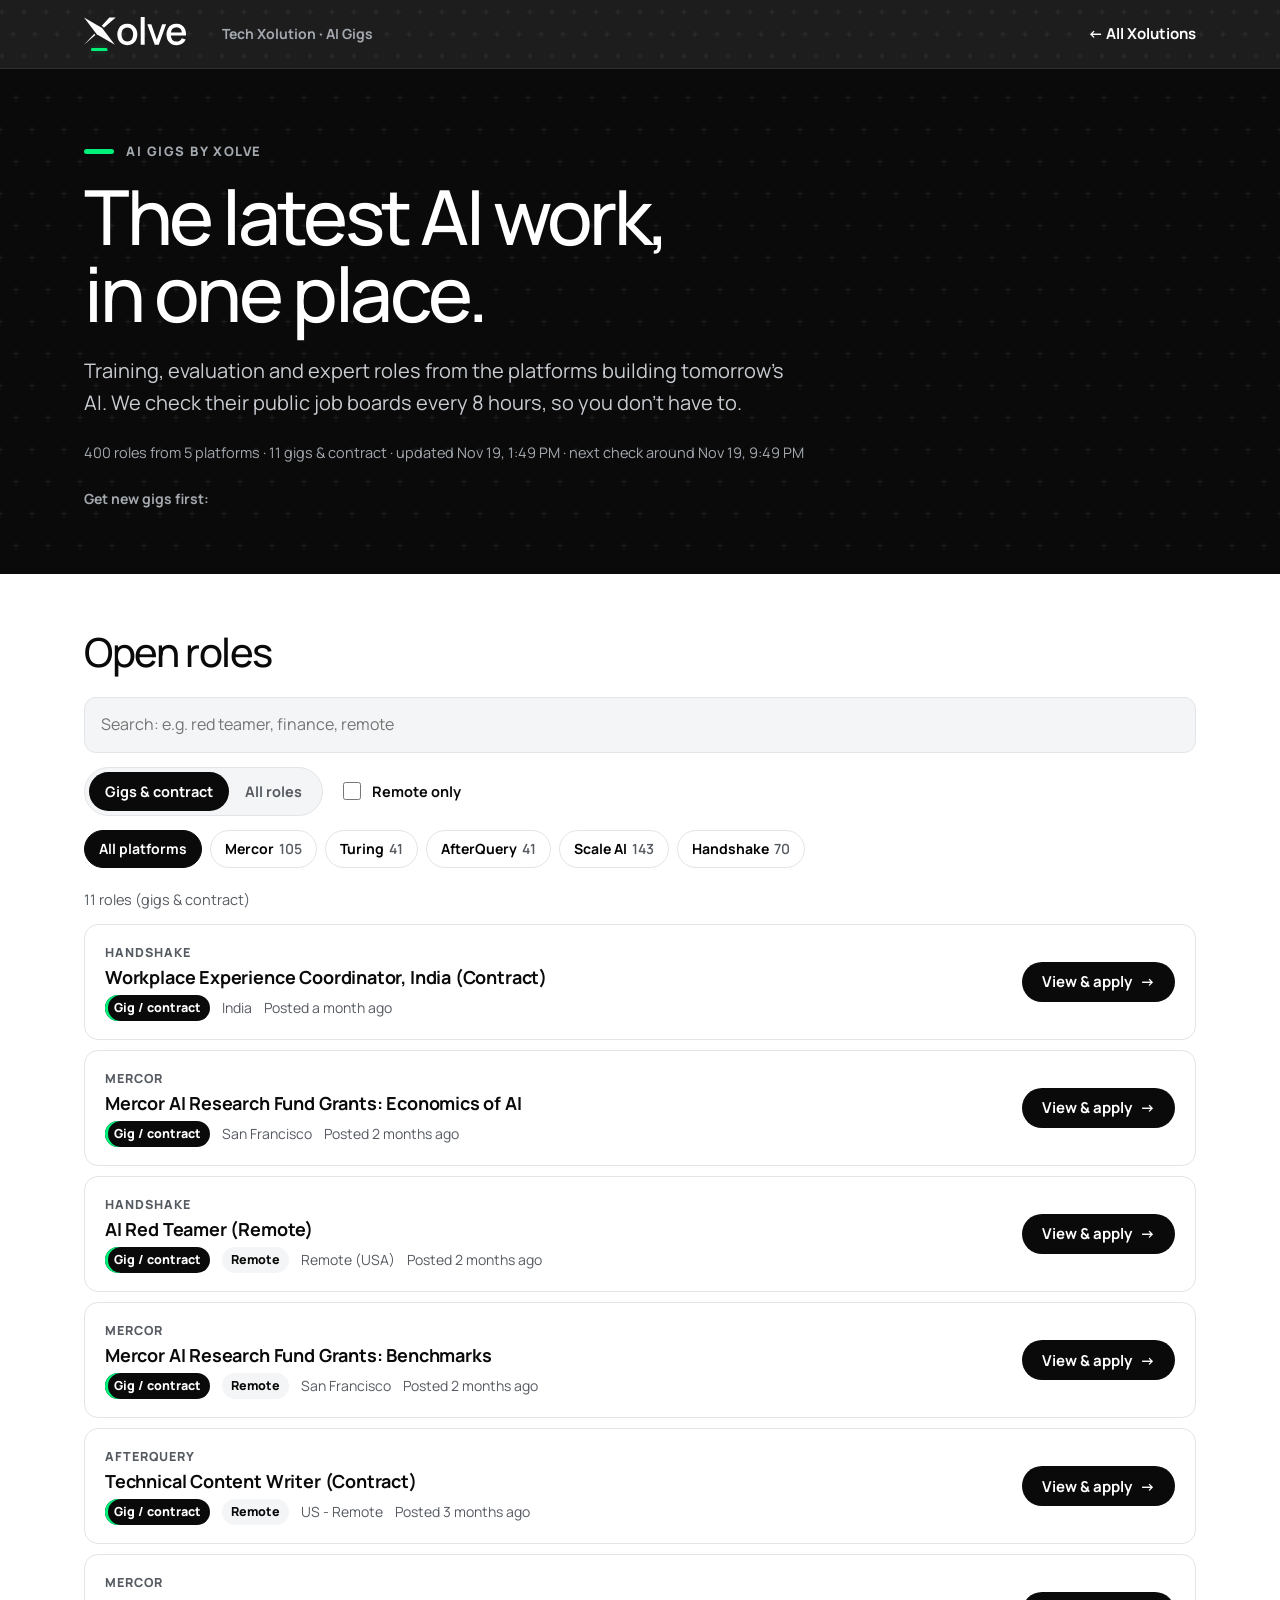
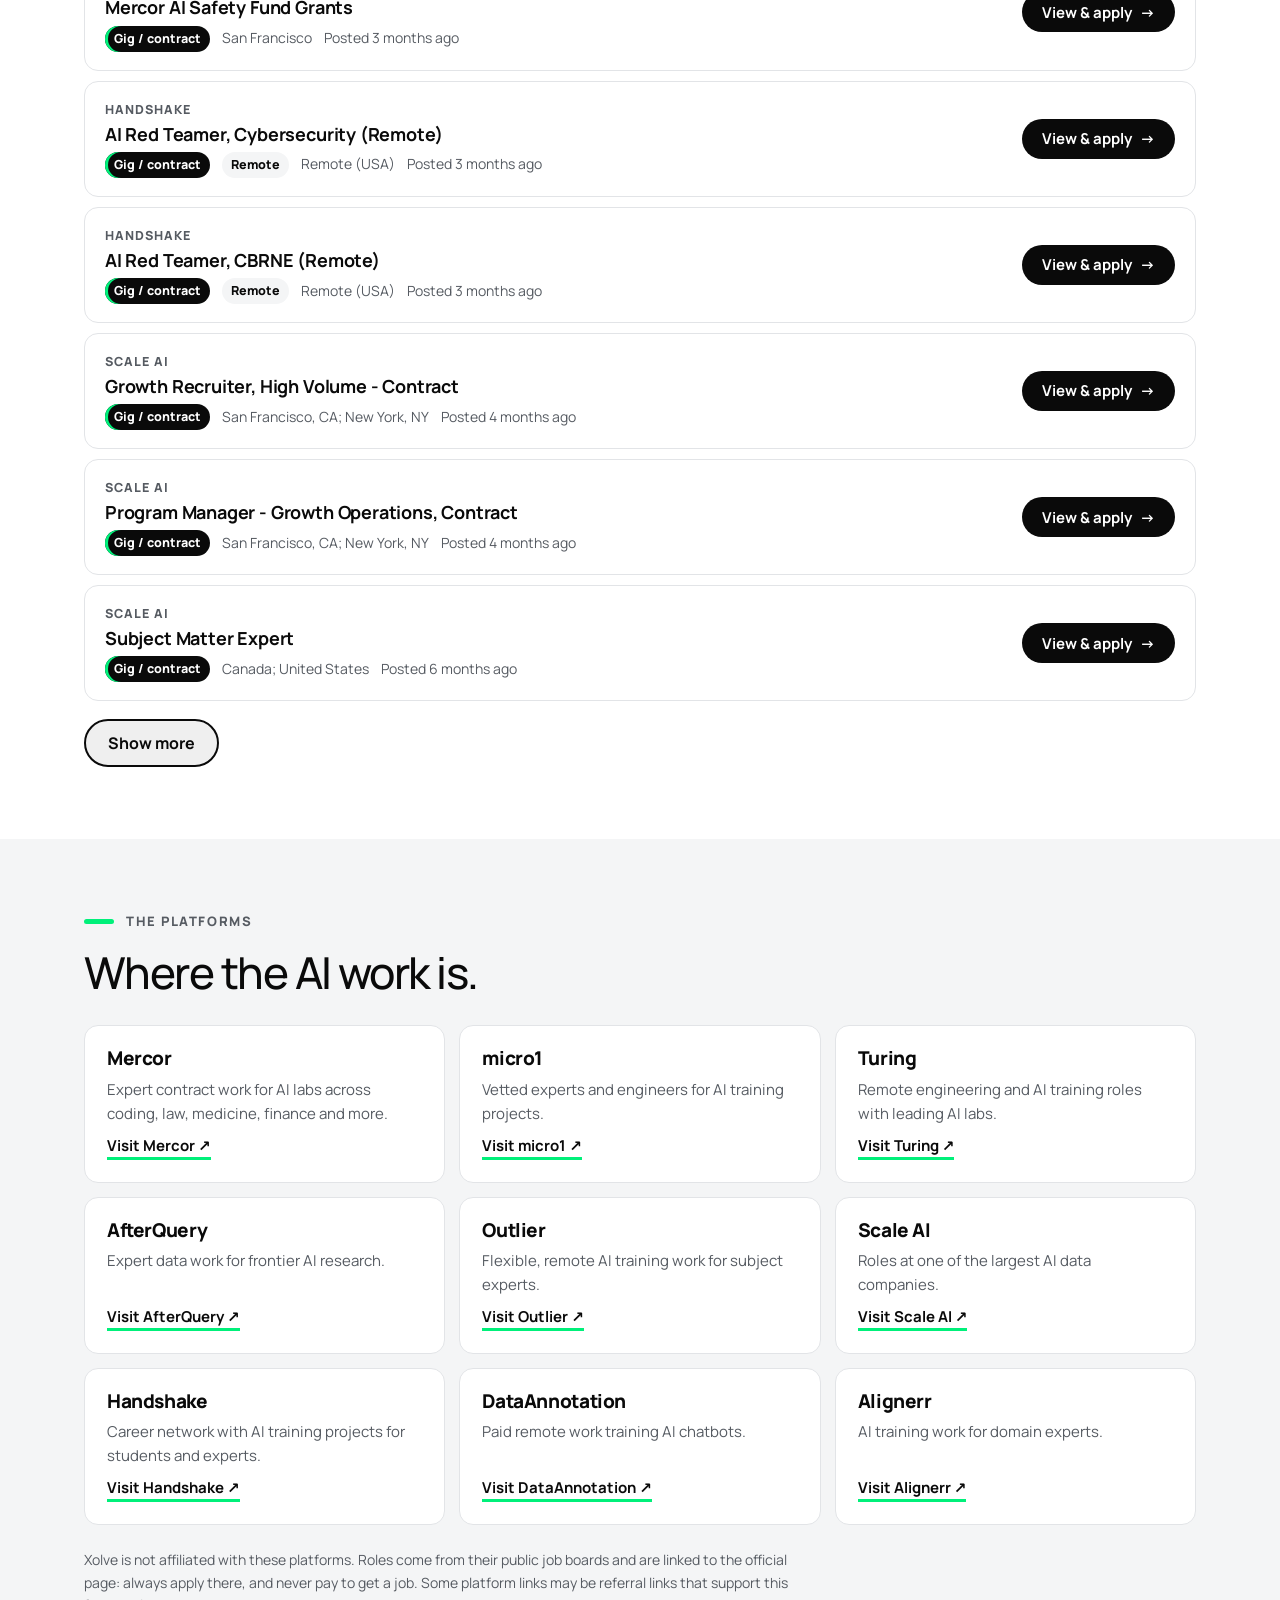
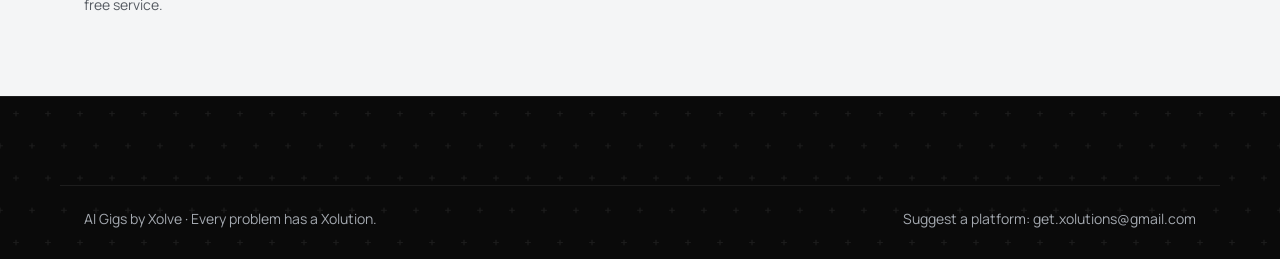
==== gigs/index.html @ ef9b5754 "Add Website and Ledger Terminal briefs, AI Gigs platform with 8-hourly updater Co-Authored-By: Claud" ====
<!doctype html>
<html lang="en">
<head>
<meta charset="utf-8">
<script>if (location.hostname === "xolve-it.github.io") location.replace("https://xolve-it.pages.dev" + location.pathname + location.search + location.hash);</script>
<meta name="viewport" content="width=device-width, initial-scale=1">
<title>AI Gigs by Xolve — the latest AI work, every 8 hours</title>
<meta name="description" content="The latest AI training, evaluation and expert roles from Mercor, Turing, AfterQuery, Scale AI, Handshake and more, in one place. Refreshed every 8 hours.">
<link rel="icon" href="/favicon.ico?v=4" sizes="48x48">
<link rel="icon" href="/favicon.svg?v=4" type="image/svg+xml">
<link rel="apple-touch-icon" href="/apple-touch-icon.png">
<link rel="manifest" href="/site.webmanifest">
<meta name="theme-color" content="#0A0A0A">
<meta property="og:type" content="website">
<meta property="og:title" content="AI Gigs by Xolve — the latest AI work, every 8 hours">
<meta property="og:description" content="AI training, evaluation and expert roles from the top AI platforms, in one place.">
<meta property="og:url" content="https://xolve-it.pages.dev/gigs/">
<meta property="og:image" content="https://xolve-it.pages.dev/og-image-1200x630.png">
<meta name="twitter:card" content="summary_large_image">
<link rel="preconnect" href="https://fonts.googleapis.com">
<link rel="preconnect" href="https://fonts.gstatic.com" crossorigin>
<link href="https://fonts.googleapis.com/css2?family=Manrope:wght@400;500;600;700;800&display=swap" rel="stylesheet">
<link rel="stylesheet" href="/css/style.css">
<link rel="stylesheet" href="/css/bulb.css">
<link rel="stylesheet" href="/css/gigs.css?v=1">
</head>
<body class="gigs-page">
<a class="skip" href="#main">Skip to content</a>

<header class="top" data-xfield="compact">
  <div class="wrap top__inner">
    <a class="top__logo" href="/" aria-label="Xolve home">
      <img src="/assets/brand/xolve-wordmark-reversed.svg" alt="Xolve" width="120" height="40">
    </a>
    <span class="top__title">Tech Xolution · AI Gigs</span>
    <a class="top__back" href="/#tech">← All Xolutions</a>
  </div>
</header>

<main id="main">
  <section class="gx" data-xfield>
    <div class="wrap">
      <p class="kicker kicker--dark">AI Gigs by Xolve</p>
      <h1 class="gx__title">The latest AI work, in one place.</h1>
      <p class="gx__lead">Training, evaluation and expert roles from the platforms building tomorrow's AI. We check their public job boards every 8 hours, so you don't have to.</p>
      <p class="gx__meta" id="gxMeta" aria-live="polite">Loading the latest roles…</p>
      <div class="gx__social" id="gxSocial" hidden>
        <span>Get new gigs first:</span>
      </div>
    </div>
  </section>

  <section class="gl" aria-labelledby="gl-title">
    <div class="wrap">
      <h2 class="gl__title" id="gl-title">Open roles</h2>
      <div class="gl__filters" role="search">
        <label class="gl__search"><span class="sr">Search roles</span>
          <input id="glSearch" type="search" placeholder="Search: e.g. red teamer, finance, remote" autocomplete="off">
        </label>
        <div class="gl__toggles">
          <div class="seg" role="group" aria-label="Type of role">
            <button type="button" class="seg__b is-on" data-kind="gig" aria-pressed="true">Gigs &amp; contract</button>
            <button type="button" class="seg__b" data-kind="all" aria-pressed="false">All roles</button>
          </div>
          <label class="gl__remote"><input type="checkbox" id="glRemote"> Remote only</label>
        </div>
        <div class="gl__plats" id="glPlats" role="group" aria-label="Platforms"></div>
      </div>
      <p class="gl__count" id="glCount" aria-live="polite"></p>
      <ul class="gl__list" id="glList"></ul>
      <button class="btn btn--outline gl__more" type="button" id="glMore" hidden>Show more</button>
      <noscript><p>Turn on JavaScript to see the latest roles, or visit the platforms below.</p></noscript>
    </div>
  </section>

  <section class="gp" aria-labelledby="gp-title">
    <div class="wrap">
      <p class="kicker">The platforms</p>
      <h2 class="gp__title" id="gp-title">Where the AI work is.</h2>
      <ul class="gp__grid" id="gpGrid"></ul>
      <p class="gp__note">Xolve is not affiliated with these platforms. Roles come from their public job boards and are linked to the official page: always apply there, and never pay to get a job. Some platform links may be referral links that support this free service.</p>
    </div>
  </section>
</main>

<footer class="foot foot--slim" data-xfield>
  <div class="wrap foot__base">
    <span>AI Gigs by Xolve · Every problem has a Xolution.</span>
    <a href="mailto:get.xolutions@gmail.com?subject=AI%20Gigs">Suggest a platform: get.xolutions@gmail.com</a>
  </div>
</footer>

<script src="/js/gigs.js?v=1"></script>
<script src="/js/xfield.js?v=3"></script>
<script src="/js/bulb.js?v=2"></script>
</body>
</html>
---- css/style.css ----
/* =====================================================================
   XOLVE — site styles
   Brand rules (from the logo kit): ink #0A0A0A, white, neon green #00F07A.
   Neon green is only ever a bar, a fill or a background — never text.
   ===================================================================== */

:root {
  --ink: #0A0A0A;
  --ink-2: #16181B;
  --ink-3: #24272C;
  --paper: #FFFFFF;
  --surface: #F4F5F6;
  --rule: #E2E4E7;
  --muted: #565B62;
  --muted-dark: #A4A9B0;
  --neon: #00F07A;
  --neon-press: #00D46B;
  --radius: 14px;
  --radius-sm: 10px;
  --wrap: 1160px;
  --font: "Manrope", system-ui, -apple-system, "Segoe UI", Roboto, Arial, sans-serif;
  --header-h: 68px;
}

*, *::before, *::after { box-sizing: border-box; }
html { scroll-behavior: smooth; scroll-padding-top: calc(var(--header-h) + 12px); -webkit-text-size-adjust: 100%; }
@media (prefers-reduced-motion: reduce) { html { scroll-behavior: auto; } }
body {
  margin: 0;
  font-family: var(--font);
  font-size: 17px;
  line-height: 1.6;
  color: var(--ink);
  background: var(--paper);
  -webkit-font-smoothing: antialiased;
}
img, svg { display: block; max-width: 100%; }
a { color: inherit; }
h1, h2, h3 { margin: 0; line-height: 1.12; letter-spacing: -0.02em; text-wrap: balance; }
p { margin: 0; }
ul, ol { margin: 0; padding: 0; list-style: none; }
:focus-visible { outline: 3px solid var(--neon); outline-offset: 3px; border-radius: 4px; }

.wrap { width: 100%; max-width: var(--wrap); margin: 0 auto; padding: 0 24px; }
.skip { position: absolute; left: 12px; top: -60px; z-index: 100; background: var(--neon); color: var(--ink); padding: 10px 16px; border-radius: 8px; font-weight: 700; text-decoration: none; }
.skip:focus { top: 12px; }

/* ---------- buttons & links ---------- */
.btn {
  display: inline-flex; align-items: center; justify-content: center; gap: 8px;
  min-height: 48px; padding: 0 22px;
  border: 2px solid transparent; border-radius: 999px;
  font: inherit; font-weight: 700; font-size: 16px; line-height: 1;
  text-decoration: none; cursor: pointer; white-space: nowrap;
  transition: background-color .15s, border-color .15s, color .15s, transform .15s;
}
.btn:active { transform: translateY(1px); }
.btn span { transition: transform .15s; }
.btn:hover span { transform: translateX(3px); }
.btn--sm { min-height: 40px; padding: 0 18px; font-size: 15px; }
.btn--neon { background: var(--neon); color: var(--ink); }
.btn--neon:hover { background: var(--neon-press); }
.btn--ink { background: var(--ink); color: var(--paper); }
.btn--ink:hover { background: var(--ink-3); }
.btn--ghost { border-color: rgba(255, 255, 255, .35); color: var(--paper); }
.btn--ghost:hover { border-color: var(--paper); }
.btn--outline { border-color: var(--ink); color: var(--ink); }
.btn--outline:hover { background: var(--ink); color: var(--paper); }

.link {
  font-weight: 700; text-decoration: none;
  background: linear-gradient(var(--neon), var(--neon)) 0 100% / 100% 3px no-repeat;
  padding-bottom: 2px;
}
.link:hover { background-size: 100% 100%; }

/* ---------- kicker: label with the logo's green bar ---------- */
.kicker {
  display: flex; align-items: center; gap: 12px;
  font-size: 13px; font-weight: 800; letter-spacing: .12em; text-transform: uppercase;
  color: var(--muted); margin-bottom: 16px;
}
.kicker::before { content: ""; width: 30px; height: 5px; border-radius: 3px; background: var(--neon); flex: none; }
.kicker--dark { color: var(--muted-dark); }

/* ---------- header ---------- */
.top {
  position: sticky; top: 0; z-index: 50;
  background: rgba(10, 10, 10, .92);
  -webkit-backdrop-filter: saturate(140%) blur(10px); backdrop-filter: saturate(140%) blur(10px);
  border-bottom: 1px solid rgba(255, 255, 255, .08);
  color: var(--paper);
}
.top__inner { display: flex; align-items: center; gap: 28px; height: var(--header-h); }
.top__logo img { height: 34px; width: auto; }
.top__nav { display: flex; gap: 26px; margin-left: auto; }
.top__nav a { text-decoration: none; font-size: 15px; font-weight: 600; color: var(--muted-dark); transition: color .15s; }
.top__nav a:hover, .top__nav a.is-active { color: var(--paper); }
.top__menu { display: none; }

/* ---------- hero ---------- */
.hero { background: var(--ink); color: var(--paper); padding: 72px 0 56px; overflow: hidden; }
.hero__grid { display: grid; grid-template-columns: minmax(0, 1.25fr) minmax(0, .75fr); gap: 48px; align-items: center; }
.hero h1 { font-size: clamp(42px, 6.4vw, 80px); font-weight: 800; letter-spacing: -0.035em; line-height: 1.02; }
.hl {
  background: linear-gradient(var(--neon), var(--neon)) 0 96% / 100% .11em no-repeat;
  padding-bottom: .06em;
}
.hero .lead { font-size: clamp(18px, 2vw, 21px); color: #D2D5D9; max-width: 34em; margin-top: 24px; }
.hero__ctas { display: flex; flex-wrap: wrap; gap: 14px; margin-top: 34px; }
.hero__mark { display: flex; justify-content: center; }
.hero__mark img { width: min(100%, 320px); height: auto; }
.hero__facts {
  display: grid; grid-template-columns: repeat(3, minmax(0, 1fr)); gap: 1px;
  margin-top: 64px; background: rgba(255, 255, 255, .1);
  border: 1px solid rgba(255, 255, 255, .1); border-radius: var(--radius); overflow: hidden;
}
.hero__facts li { background: var(--ink); padding: 22px 24px; display: grid; gap: 4px; }
.hero__facts b { font-size: 16px; }
.hero__facts span { font-size: 15px; color: var(--muted-dark); line-height: 1.5; }

/* ---------- sections ---------- */
.section { padding: 96px 0; }
.section--alt { background: var(--surface); }
.section--dark { background: var(--ink); color: var(--paper); }
.section h2 { font-size: clamp(32px, 4.2vw, 50px); font-weight: 800; max-width: 18em; }
.section__lead { font-size: 19px; color: var(--muted); max-width: 40em; margin-top: 16px; }

/* ---------- xolutions ---------- */
.xols { display: grid; grid-template-columns: repeat(2, minmax(0, 1fr)); gap: 24px; margin-top: 48px; }
.xol {
  position: relative; display: flex; flex-direction: column;
  background: var(--paper); border: 1px solid var(--rule); border-radius: var(--radius);
  padding: 36px 34px 30px; transition: border-color .2s, box-shadow .2s, transform .2s;
}
.xol::after { /* green bar along the top, like the logo's bar */
  content: ""; position: absolute; left: 34px; top: -3px; width: 56px; height: 6px; border-radius: 3px; background: var(--neon);
}
.xol:hover { border-color: #C9CDD2; box-shadow: 0 18px 40px -24px rgba(10, 10, 10, .35); transform: translateY(-2px); }
.xol__head { display: flex; align-items: center; gap: 16px; }
.xol__icon { width: 52px; height: 52px; flex: none; border-radius: 12px; background: var(--ink); display: grid; place-items: center; }
.xol__icon svg { width: 26px; height: 26px; fill: none; stroke: var(--neon); stroke-width: 2; stroke-linecap: round; stroke-linejoin: round; }
.xol__tag { font-size: 12.5px; font-weight: 800; letter-spacing: .1em; text-transform: uppercase; color: var(--muted); }
.xol h3 { font-size: 26px; font-weight: 800; margin-top: 2px; }
.xol__problem { font-size: 19px; font-weight: 600; margin: 22px 0 18px; }
.ticks { display: grid; gap: 10px; }
.ticks li { position: relative; padding-left: 30px; color: #2A2E33; }
.ticks li::before {
  content: ""; position: absolute; left: 0; top: .42em; width: 18px; height: 18px; border-radius: 50%;
  background: var(--ink) url("data:image/svg+xml,%3Csvg xmlns='http://www.w3.org/2000/svg' viewBox='0 0 24 24' fill='none' stroke='%2300F07A' stroke-width='3.2' stroke-linecap='round' stroke-linejoin='round'%3E%3Cpath d='M6 12.5l4 4 8-9'/%3E%3C/svg%3E") center / 12px no-repeat;
}
.xol__who { margin-top: 22px; padding-top: 20px; border-top: 1px solid var(--rule); color: var(--muted); font-size: 16px; }
.xol__who b { color: var(--ink); }
.xol__ctas { display: flex; flex-wrap: wrap; align-items: center; gap: 22px; margin-top: auto; padding-top: 26px; }
.xol__note { font-size: 14px; color: var(--muted); margin-top: 14px; }

.xol-custom {
  display: flex; align-items: center; justify-content: space-between; gap: 24px; flex-wrap: wrap;
  margin-top: 24px; padding: 28px 34px; border-radius: var(--radius);
  border: 2px dashed #C9CDD2;
}
.xol-custom h3 { font-size: 22px; font-weight: 800; }
.xol-custom p { color: var(--muted); margin-top: 4px; }

/* ---------- process ---------- */
.steps { display: grid; grid-template-columns: repeat(4, minmax(0, 1fr)); gap: 20px; margin-top: 48px; counter-reset: s; }
.step { background: var(--paper); border: 1px solid var(--rule); border-radius: var(--radius); padding: 28px 26px; }
.step__n { display: inline-block; font-size: 14px; font-weight: 800; letter-spacing: .06em; padding-bottom: 8px; background: linear-gradient(var(--neon), var(--neon)) 0 100% / 28px 5px no-repeat; }
.step h3 { font-size: 21px; font-weight: 800; margin-top: 18px; }
.step p { color: var(--muted); margin-top: 8px; font-size: 16px; }

/* ---------- work ---------- */
.work { display: grid; grid-template-columns: repeat(3, minmax(0, 1fr)); gap: 20px; margin-top: 48px; }
.work__card { display: flex; flex-direction: column; border: 1px solid var(--rule); border-radius: var(--radius); padding: 28px 26px; }
.work__card h3 { font-size: 21px; font-weight: 800; margin-top: 10px; }
.work__card p:not(.xol__tag) { color: var(--muted); margin-top: 10px; font-size: 16px; }
.work__links { display: flex; flex-wrap: wrap; gap: 10px 20px; margin-top: auto; padding-top: 22px; font-size: 15px; }

/* ---------- about ---------- */
.about { display: grid; grid-template-columns: minmax(0, 1.15fr) minmax(0, .85fr); gap: 56px; align-items: start; }
.about__text > p:not(.kicker) { color: #2A2E33; margin-top: 18px; font-size: 18px; max-width: 36em; }
.about__text h2 + p { margin-top: 24px !important; }
.values { display: grid; gap: 12px; margin-top: 28px; }
.values li { padding: 16px 20px; background: var(--paper); border: 1px solid var(--rule); border-radius: var(--radius-sm); }
.founder {
  background: var(--ink); color: var(--paper); border-radius: var(--radius); padding: 32px 30px;
  position: relative; overflow: hidden;
}
.founder::after { content: ""; position: absolute; left: 30px; bottom: 0; width: 72px; height: 6px; border-radius: 3px 3px 0 0; background: var(--neon); }
.founder__top { display: flex; align-items: center; gap: 16px; }
.founder__mono {
  width: 64px; height: 64px; flex: none; border-radius: 50%; display: grid; place-items: center;
  background: var(--ink-3); border: 2px solid var(--neon); font-weight: 800; font-size: 22px; letter-spacing: -.02em;
}
.founder__role { font-size: 12.5px; font-weight: 800; letter-spacing: .12em; text-transform: uppercase; color: var(--muted-dark); }
.founder h3 { font-size: 24px; font-weight: 800; margin-top: 2px; }
.founder > p { color: #D2D5D9; margin-top: 20px; font-size: 16px; }
.founder__links { display: flex; flex-wrap: wrap; align-items: center; gap: 22px; margin-top: 26px; }
.founder .btn--ink { background: var(--paper); color: var(--ink); }
.founder .btn--ink:hover { background: #E6E8EA; }

/* ---------- contact ---------- */
.contact { display: grid; grid-template-columns: minmax(0, 1fr) minmax(0, 1fr); gap: 56px; align-items: start; }
.contact h2 { color: var(--paper); }
.contact .lead { color: #D2D5D9; font-size: 19px; margin-top: 16px; max-width: 30em; }
.contact__email {
  display: inline-block; margin-top: 28px; font-size: clamp(20px, 2.6vw, 28px); font-weight: 800; text-decoration: none;
  background: linear-gradient(var(--neon), var(--neon)) 0 100% / 100% 4px no-repeat; padding-bottom: 4px;
  overflow-wrap: anywhere;
}
.support { margin-top: 28px; padding: 18px 20px; border: 1px solid rgba(255, 255, 255, .14); border-left: 5px solid var(--neon); border-radius: var(--radius-sm); max-width: 34em; }
.support h3 { font-size: 17px; font-weight: 800; }
.support p { color: #D2D5D9; font-size: 15.5px; margin-top: 6px; }
.support a { color: var(--paper); font-weight: 700; text-decoration-color: var(--neon); text-decoration-thickness: 2px; text-underline-offset: 3px; overflow-wrap: anywhere; }
.contact__ctas { display: flex; flex-wrap: wrap; gap: 14px; margin-top: 34px; }
.qform { background: var(--ink-2); border: 1px solid rgba(255, 255, 255, .1); border-radius: var(--radius); padding: 30px; display: grid; gap: 16px; }
.qform h3 { font-size: 22px; font-weight: 800; }
.qform label { display: grid; gap: 6px; font-size: 15px; font-weight: 600; color: #D2D5D9; }
.qform input, .qform textarea {
  font: inherit; font-size: 16px; color: var(--paper); background: var(--ink); width: 100%;
  border: 1px solid rgba(255, 255, 255, .18); border-radius: var(--radius-sm); padding: 12px 14px;
}
.qform textarea { resize: vertical; min-height: 120px; }
.qform input:focus, .qform textarea:focus { outline: none; border-color: var(--neon); box-shadow: 0 0 0 3px rgba(0, 240, 122, .2); }
.qform [aria-invalid="true"] { border-color: #FF7A6E; }
.qform__error { color: #FF9C93; font-size: 15px; }
.qform .btn { justify-self: start; }
.qform__hint { font-size: 14px; color: var(--muted-dark); }

/* ---------- footer ---------- */
.foot { background: var(--ink); color: var(--paper); border-top: 1px solid rgba(255, 255, 255, .08); padding: 48px 0 28px; }
.foot__inner { display: flex; justify-content: space-between; gap: 32px; flex-wrap: wrap; }
.foot__inner img { height: 32px; width: auto; }
.foot__motto { color: var(--muted-dark); margin-top: 14px; }
.foot__nav { display: grid; gap: 10px; font-size: 15px; }
.foot__nav a { color: var(--muted-dark); text-decoration: none; }
.foot__nav a:hover { color: var(--paper); }
.foot__base { display: flex; justify-content: space-between; gap: 16px; flex-wrap: wrap; margin-top: 40px; padding-top: 22px; border-top: 1px solid rgba(255, 255, 255, .08); font-size: 14px; color: var(--muted-dark); }
.foot__base a { color: var(--muted-dark); text-decoration: none; }
.foot__base a:hover { color: var(--paper); }

/* ---------- reveal on scroll ---------- */
.js .reveal { opacity: 0; transform: translateY(16px); transition: opacity .6s ease, transform .6s ease; }
.js .reveal.is-in { opacity: 1; transform: none; }
@media (prefers-reduced-motion: reduce) { .js .reveal { opacity: 1; transform: none; transition: none; } }

/* ---------- responsive ---------- */
@media (max-width: 1024px) {
  .steps { grid-template-columns: repeat(2, minmax(0, 1fr)); }
  .work { grid-template-columns: minmax(0, 1fr); }
  .work__card { max-width: none; }
  .about, .contact { grid-template-columns: minmax(0, 1fr); gap: 40px; }
}

@media (max-width: 860px) {
  :root { --header-h: 60px; }
  .top__inner { gap: 12px; }
  .top__logo img { height: 30px; }
  .top__cta { margin-left: auto; }
  .top__menu {
    display: grid; place-content: center; gap: 6px; width: 44px; height: 44px; padding: 0;
    background: none; border: 1px solid rgba(255, 255, 255, .2); border-radius: 10px; cursor: pointer;
  }
  .top__menu span { display: block; width: 18px; height: 2px; background: var(--paper); border-radius: 2px; transition: transform .2s; }
  .top__menu[aria-expanded="true"] span:first-child { transform: translateY(4px) rotate(45deg); }
  .top__menu[aria-expanded="true"] span:last-child { transform: translateY(-4px) rotate(-45deg); }
  .top__nav {
    position: absolute; left: 0; right: 0; top: var(--header-h);
    flex-direction: column; gap: 0; margin: 0; padding: 8px 16px 16px;
    background: var(--ink); border-bottom: 1px solid rgba(255, 255, 255, .1);
    display: none;
  }
  .top__nav.is-open { display: flex; }
  .top__nav a { padding: 14px 8px; font-size: 17px; border-bottom: 1px solid rgba(255, 255, 255, .06); }

  .hero { padding: 48px 0 40px; }
  .hero__grid { grid-template-columns: minmax(0, 1fr); gap: 32px; }
  .hero__mark { order: -1; justify-content: flex-start; }
  .hero__mark img { width: 96px; }
  .hero__facts { grid-template-columns: minmax(0, 1fr); margin-top: 44px; }
  .xols { grid-template-columns: minmax(0, 1fr); }
  .section { padding: 72px 0; }
}

@media (max-width: 600px) {
  .wrap { padding: 0 16px; }
  body { font-size: 16px; }
  .top__cta { display: none; }
  .top__menu { margin-left: auto; }
  .steps { grid-template-columns: minmax(0, 1fr); }
  .xol { padding: 30px 22px 24px; }
  .xol::after { left: 22px; }
  .xol h3 { font-size: 23px; }
  .xol__problem { font-size: 17.5px; }
  .xol-custom { padding: 24px 22px; }
  .hero__ctas .btn, .contact__ctas .btn { width: 100%; }
  .qform { padding: 24px 20px; }
  .qform .btn { justify-self: stretch; }
  .founder { padding: 28px 22px; }
  .founder::after { left: 22px; }
}

/* ---------- interactive "circuit lattice" behind black areas (js/xfield.js) ---------- */
.xfield { position: absolute; inset: 0; width: 100%; height: 100%; display: block; z-index: -1; pointer-events: none; }
---- css/bulb.css ----
/* =====================================================================
   XOLVE "LIGHT SWITCH" touches (js/bulb.js), taken from the logo kit's
   animation, where the green bar starts dark grey and switches on.
     - Xolve it buttons: a green glow flickers on when you point at them
       and fades off when you leave
     - the green bar under the header logo switches on as the page loads,
       and glows again when you point at the logo
     - the green bars on labels, cards and numbers switch on as they
       scroll into view
   The bar's "off" colour, #2B2E33, comes from the logo kit.
   ===================================================================== */

/* ---------- the flicker, shared by everything ---------- */
@keyframes bulb-on {
  0%   { opacity: 0; }
  14%  { opacity: .95; }
  22%  { opacity: .15; }
  34%  { opacity: 1; }
  42%  { opacity: .45; }
  58%, 100% { opacity: 1; }
}
@keyframes bulb-off {
  0%   { opacity: 1; }
  25%  { opacity: .35; }
  38%  { opacity: .7; }
  100% { opacity: 0; }
}
/* a bar going from "off" (grey) to "on" (green, with a glow that settles) */
@keyframes bar-on {
  0%, 28% { background-color: #2B2E33; box-shadow: none; }
  34%  { background-color: #00F07A; box-shadow: 0 0 14px 2px rgba(0, 240, 122, .75); }
  42%  { background-color: #2B2E33; box-shadow: none; }
  52%  { background-color: #00F07A; box-shadow: 0 0 14px 2px rgba(0, 240, 122, .75); }
  60%  { background-color: #1F8F55; box-shadow: 0 0 5px rgba(0, 240, 122, .3); }
  72%  { background-color: #00F07A; box-shadow: 0 0 20px 4px rgba(0, 240, 122, .8); }
  100% { background-color: #00F07A; box-shadow: 0 0 6px 0 rgba(0, 240, 122, .3); }
}

/* ---------- buttons ---------- */
.bulb-btn { position: relative; }
.bulb-btn::after {
  content: ""; position: absolute; inset: -1px; border-radius: inherit; pointer-events: none; opacity: 0;
  box-shadow: 0 0 22px 3px rgba(0, 240, 122, .55), 0 0 60px 10px rgba(0, 240, 122, .22);
}
.bulb-btn.is-on::after { animation: bulb-on .6s linear forwards; }
.bulb-btn.is-off::after { animation: bulb-off .45s ease-out forwards; }

/* ---------- the bar under the header logo ---------- */
.has-bulb { position: relative; display: inline-block; line-height: 0; }
.logo-bulb { /* sits exactly on the wordmark's green bar */
  position: absolute; left: 7.11%; width: 16%; top: 92.03%; height: 7.97%;
  border-radius: 999px; background: #2B2E33; pointer-events: none;
}
.logo-bulb.is-lit { background: #00F07A; animation: bar-on 1.1s linear both; }
.logo-bulb::after {
  content: ""; position: absolute; inset: -5px -3px; border-radius: 999px; opacity: 0;
  box-shadow: 0 0 14px 4px rgba(0, 240, 122, .7);
}
.logo-bulb.is-on::after { animation: bulb-on .6s linear forwards; }
.logo-bulb.is-off::after { animation: bulb-off .45s ease-out forwards; }

/* ---------- bars on labels, cards and numbers: off until they scroll into view ---------- */
.js .kicker:not(.is-lit)::before,
.js .num:not(.is-lit) b::after,
.js .xol:not(.is-lit)::after,
.js .scard:not(.is-lit)::after,
.js .founder:not(.is-lit)::after { background: #2B2E33; }
.kicker.is-lit::before,
.num.is-lit b::after,
.xol.is-lit::after,
.scard.is-lit::after,
.founder.is-lit::after { animation: bar-on 1.1s linear; transition: box-shadow .35s; }
/* pointing at a card turns its bar's glow up */
.xol:hover::after, .scard:hover::after, .founder:hover::after { box-shadow: 0 0 16px 3px rgba(0, 240, 122, .7); }

@media (prefers-reduced-motion: reduce) {
  .bulb-btn.is-on::after { animation: none; opacity: 1; }
  .bulb-btn.is-off::after, .logo-bulb.is-off::after { animation: none; opacity: 0; }
  .logo-bulb.is-on::after { animation: none; opacity: 1; }
  .logo-bulb.is-lit, .kicker.is-lit::before, .num.is-lit b::after, .xol.is-lit::after, .scard.is-lit::after, .founder.is-lit::after { animation: none; }
}
---- css/gigs.css ----
/* AI Gigs by Xolve (gigs/index.html, js/gigs.js) */
.top__title { color: var(--muted-dark); font-size: 14px; font-weight: 700; margin-left: 8px; }
.top__back { margin-left: auto; color: var(--paper); text-decoration: none; font-weight: 700; font-size: 15px; }
.sr { position: absolute; width: 1px; height: 1px; overflow: hidden; clip: rect(0 0 0 0); white-space: nowrap; }

.gx { background: var(--ink); color: var(--paper); padding: 72px 0 64px; overflow: hidden; }
.gx__title { font-size: clamp(38px, 6vw, 76px); font-weight: 500; letter-spacing: -0.045em; line-height: 1.02; max-width: 12em; }
.gx__lead { color: #C9CDD2; font-size: clamp(17px, 1.6vw, 20px); max-width: 36em; margin-top: 22px; }
.gx__meta { color: var(--muted-dark); font-size: 14.5px; margin-top: 22px; }
.gx__social { display: flex; flex-wrap: wrap; align-items: center; gap: 10px; margin-top: 24px; color: var(--muted-dark); font-weight: 700; font-size: 14px; }

.gl { padding: 56px 0 72px; }
.gl__title { font-size: clamp(28px, 3.4vw, 40px); font-weight: 500; letter-spacing: -0.035em; }
.gl__filters { display: grid; gap: 14px; margin-top: 22px; }
.gl__search input {
  width: 100%; font: inherit; font-size: 16px; padding: 14px 16px; border-radius: 12px;
  border: 1px solid var(--rule); background: var(--surface); color: var(--ink);
}
.gl__search input:focus { outline: none; border-color: var(--ink); box-shadow: 0 0 0 3px rgba(0, 240, 122, .25); }
.gl__toggles { display: flex; flex-wrap: wrap; align-items: center; gap: 16px; }
.seg { display: inline-flex; padding: 4px; border-radius: 999px; background: var(--surface); border: 1px solid var(--rule); }
.seg__b { font: inherit; font-weight: 700; font-size: 14.5px; border: 0; background: none; padding: 8px 16px; border-radius: 999px; cursor: pointer; color: var(--muted); }
.seg__b.is-on { background: var(--ink); color: var(--paper); }
.gl__remote { display: inline-flex; align-items: center; gap: 8px; font-weight: 700; font-size: 14.5px; cursor: pointer; }
.gl__remote input { width: 18px; height: 18px; accent-color: #0A0A0A; }
.gl__plats { display: flex; flex-wrap: wrap; gap: 8px; }
.pchip { font: inherit; font-size: 14px; font-weight: 700; padding: 7px 14px; border-radius: 999px; border: 1px solid var(--rule); background: var(--paper); cursor: pointer; }
.pchip i { font-style: normal; color: var(--muted); font-weight: 600; margin-left: 2px; }
.pchip.is-on { background: var(--ink); color: var(--paper); border-color: var(--ink); }
.pchip.is-on i { color: var(--muted-dark); }
.gl__count { color: var(--muted); font-size: 14.5px; margin-top: 20px; }
.gl__list { display: grid; gap: 10px; margin-top: 12px; }
.gc {
  display: flex; align-items: center; justify-content: space-between; gap: 20px;
  padding: 18px 20px; border: 1px solid var(--rule); border-radius: 14px; background: var(--paper);
  transition: border-color .2s, transform .2s;
}
.gc:hover { border-color: #C9CDD2; transform: translateY(-2px); }
.gc--featured { border-color: var(--ink); box-shadow: inset 4px 0 0 var(--neon); }
.gc__plat { font-size: 12.5px; font-weight: 800; letter-spacing: .08em; text-transform: uppercase; color: var(--muted); }
.gc__pick { background: var(--ink); color: var(--paper); border-radius: 999px; padding: 2px 8px; margin-left: 6px; letter-spacing: .04em; }
.gc__title { font-size: 18px; font-weight: 700; letter-spacing: -0.01em; margin-top: 4px; }
.gc__meta { display: flex; flex-wrap: wrap; align-items: center; gap: 6px 12px; margin-top: 8px; font-size: 14px; color: var(--muted); }
.gc__tag { font-size: 12.5px; font-weight: 800; padding: 3px 9px; border-radius: 999px; background: var(--surface); color: var(--ink); }
.gc__tag--gig { background: var(--ink); color: var(--paper); box-shadow: inset 3px 0 0 var(--neon); }
.gc__go { flex: none; }
.gl__empty { padding: 28px 22px; border: 2px dashed #C9CDD2; border-radius: 14px; color: var(--muted); }
.linkbtn { font: inherit; font-weight: 700; color: var(--ink); background: none; border: 0; padding: 0; text-decoration: underline; text-decoration-color: var(--neon); text-decoration-thickness: 2px; cursor: pointer; }
.gl__more { margin-top: 18px; }

.gp { background: var(--surface); padding: 72px 0 80px; }
.gp__title { font-size: clamp(28px, 3.6vw, 44px); font-weight: 500; letter-spacing: -0.035em; }
.gp__grid { display: grid; grid-template-columns: repeat(3, minmax(0, 1fr)); gap: 14px; margin-top: 28px; }
.pcard { background: var(--paper); border: 1px solid var(--rule); border-radius: 14px; padding: 22px; display: flex; flex-direction: column; gap: 8px; }
.pcard h3 { font-size: 19px; font-weight: 800; }
.pcard p { color: var(--muted); font-size: 15px; flex: 1; }
.pcard .link { align-self: flex-start; font-size: 15px; }
.gp__note { color: var(--muted); font-size: 14px; margin-top: 24px; max-width: 52em; }

@media (max-width: 860px) {
  .gp__grid { grid-template-columns: repeat(2, minmax(0, 1fr)); }
  .top__title { display: none; }
}
@media (max-width: 600px) {
  .gc { flex-direction: column; align-items: stretch; }
  .gc__go { justify-content: center; }
  .gp__grid { grid-template-columns: minmax(0, 1fr); }
  .gx { padding: 52px 0 48px; }
}
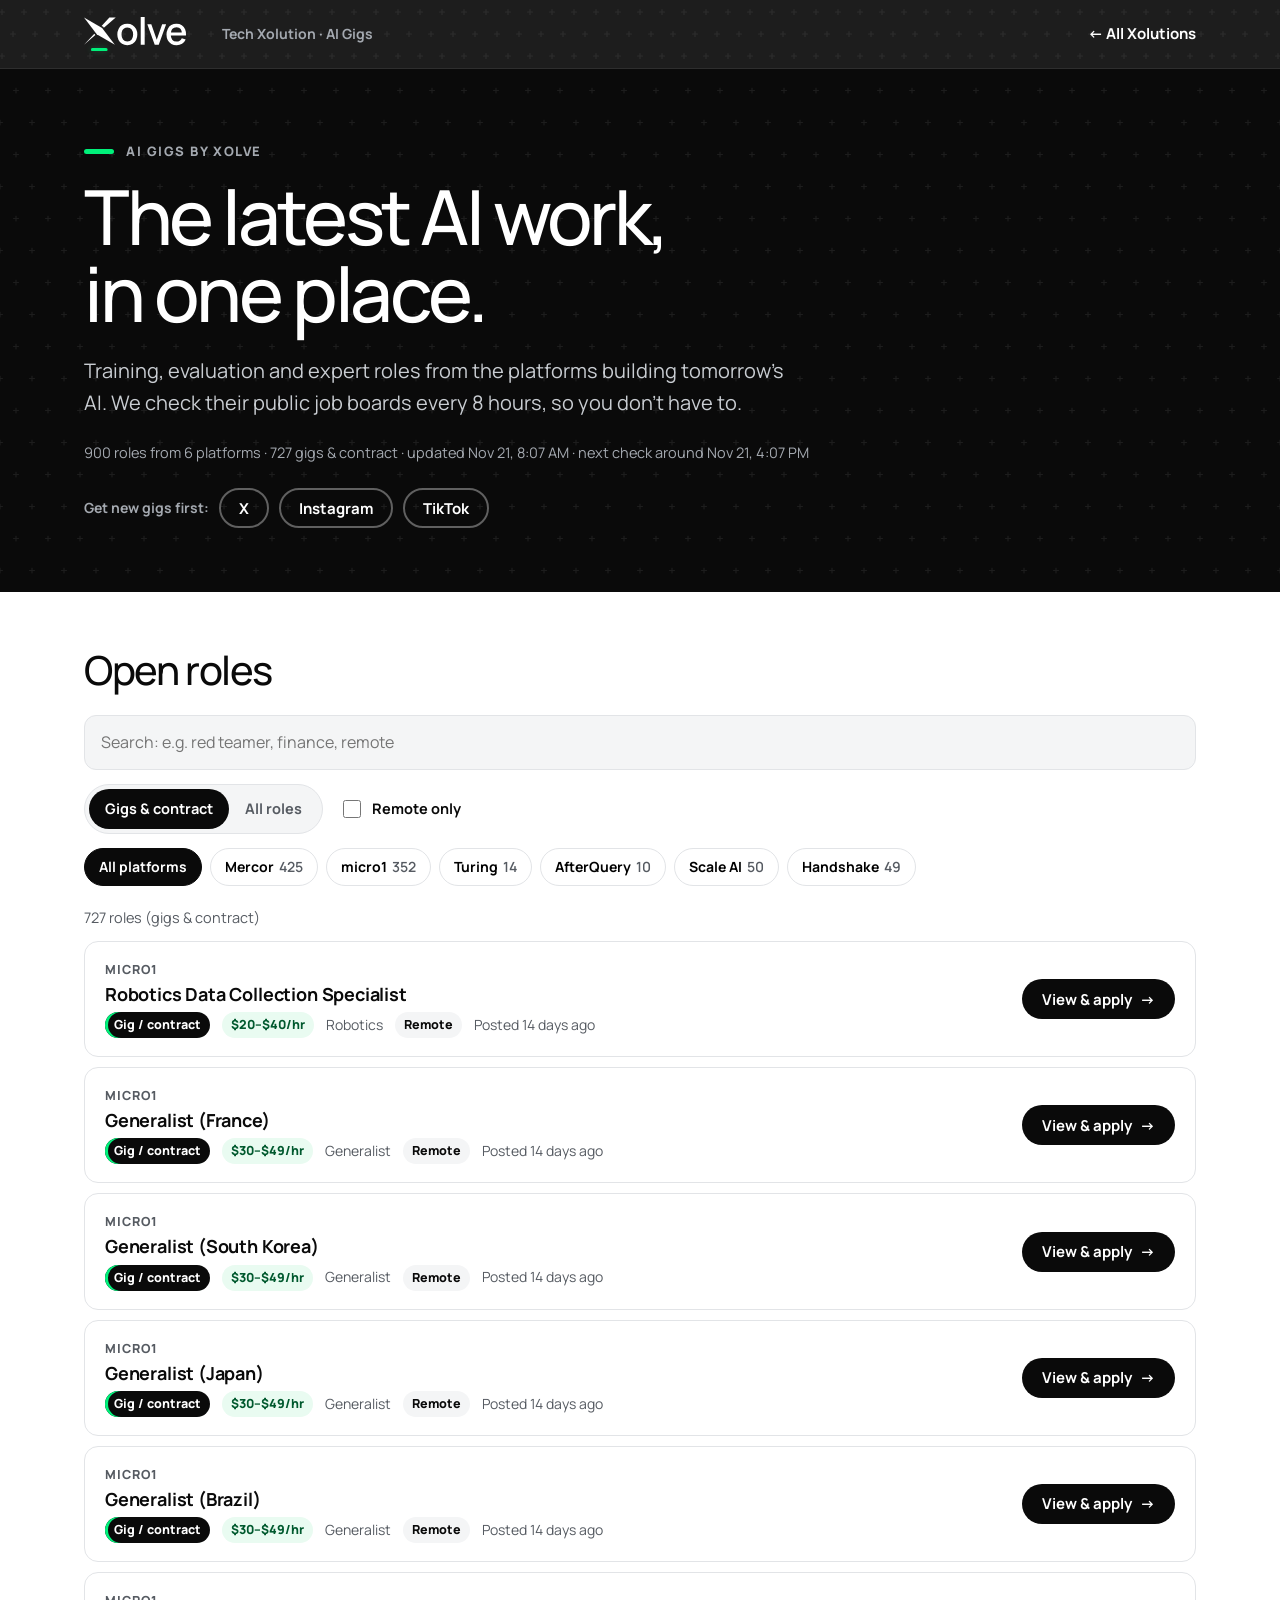
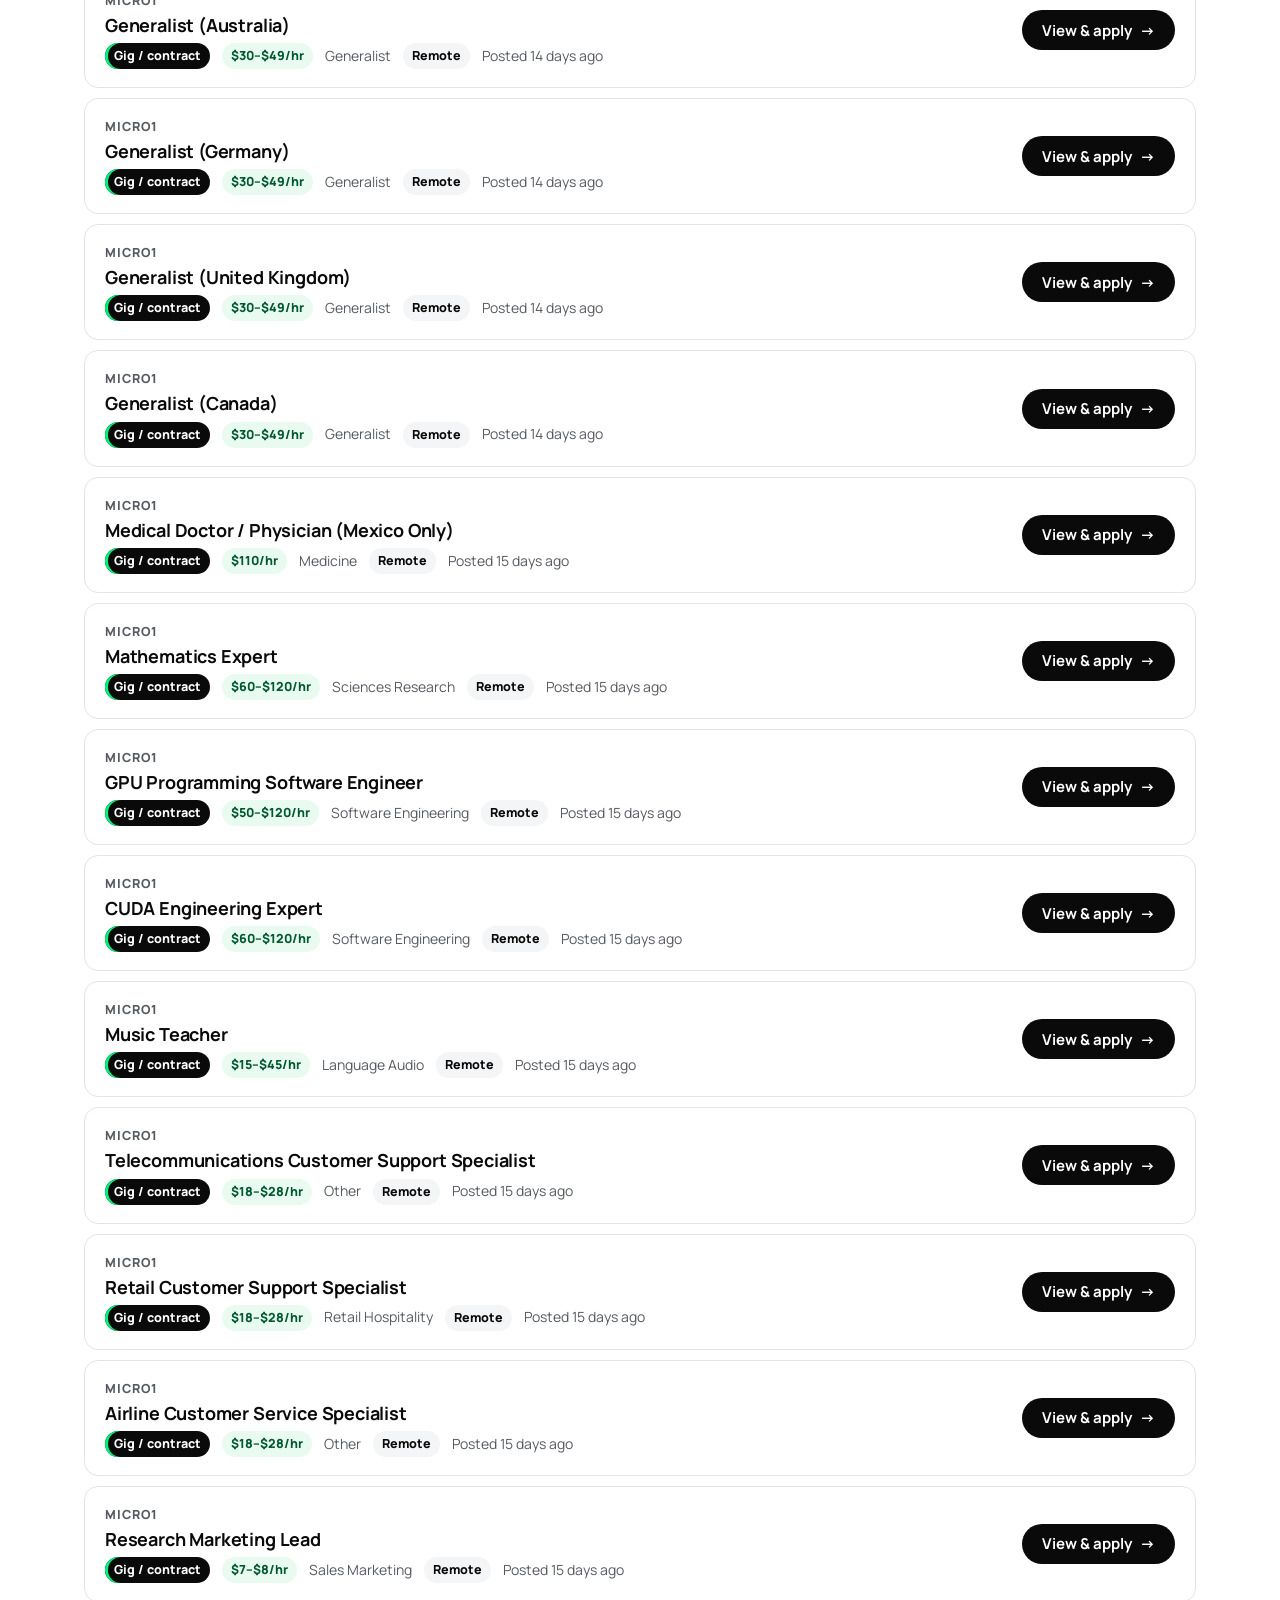
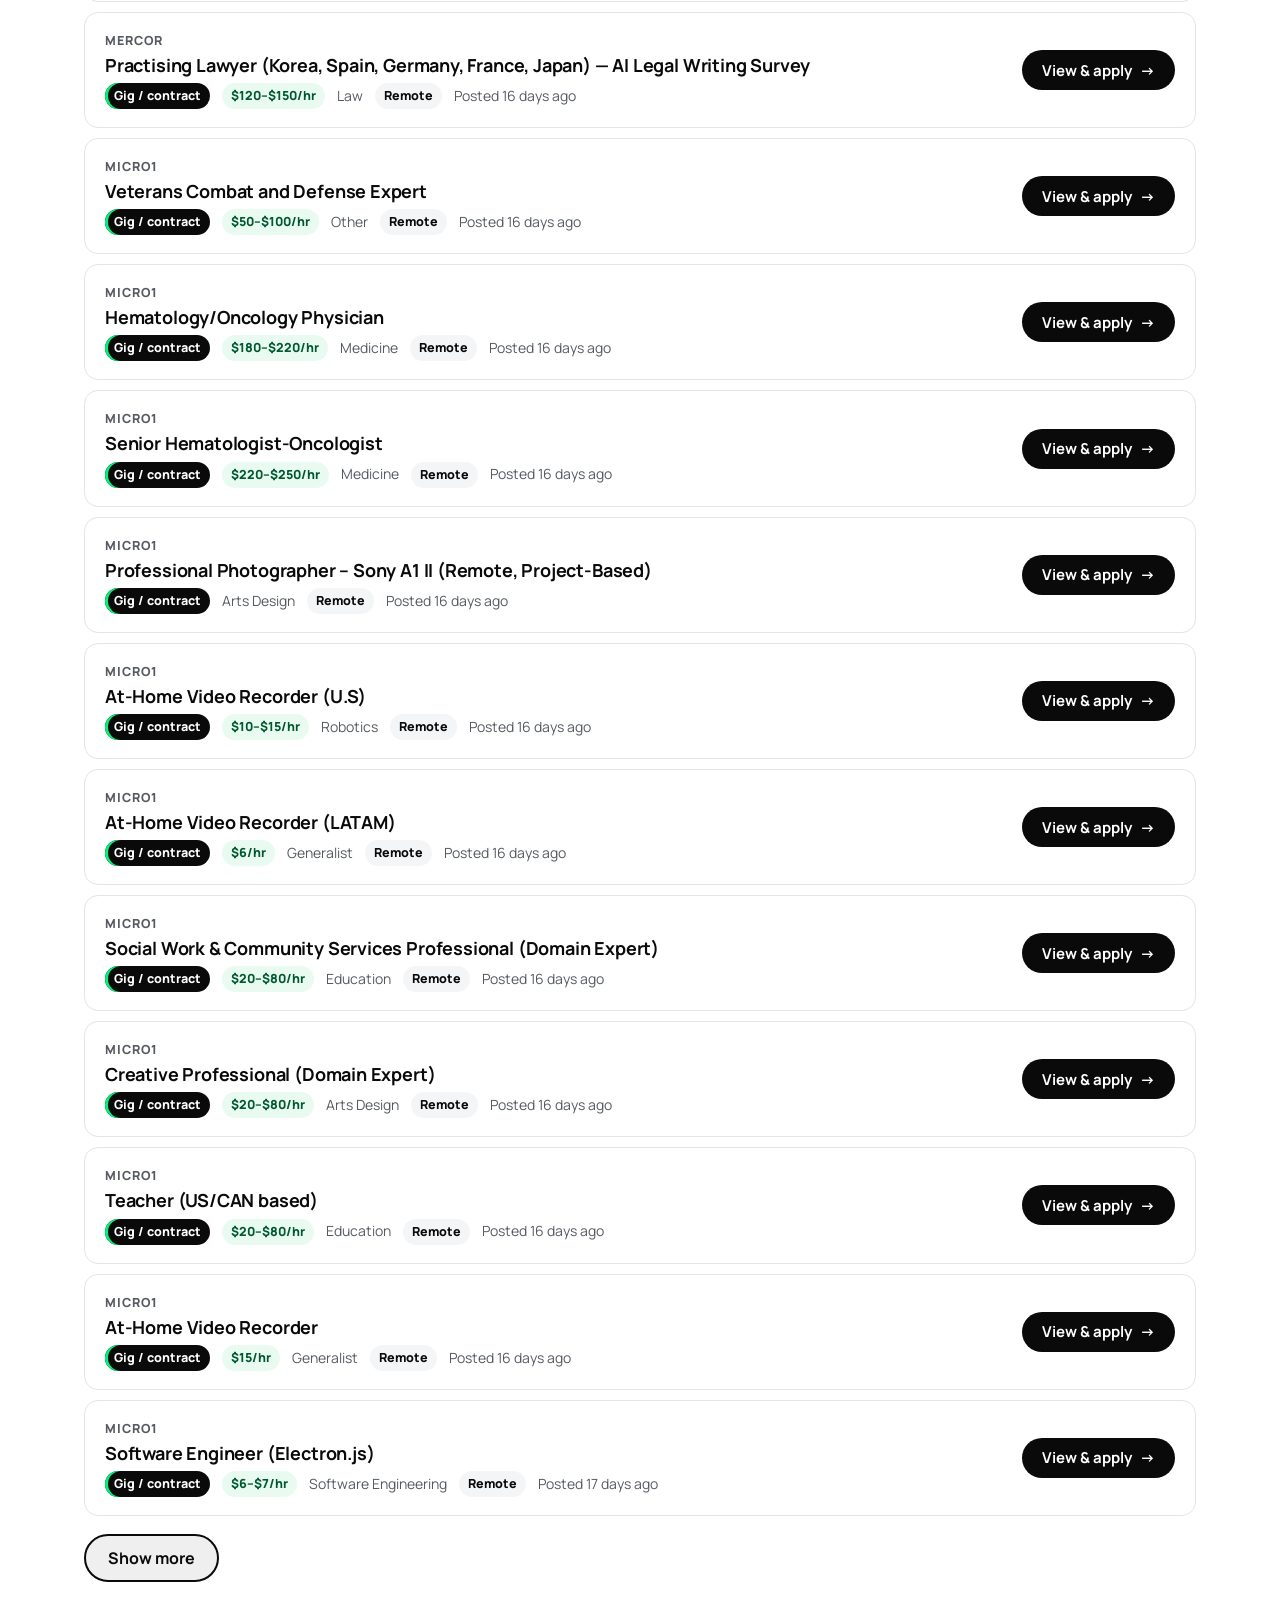
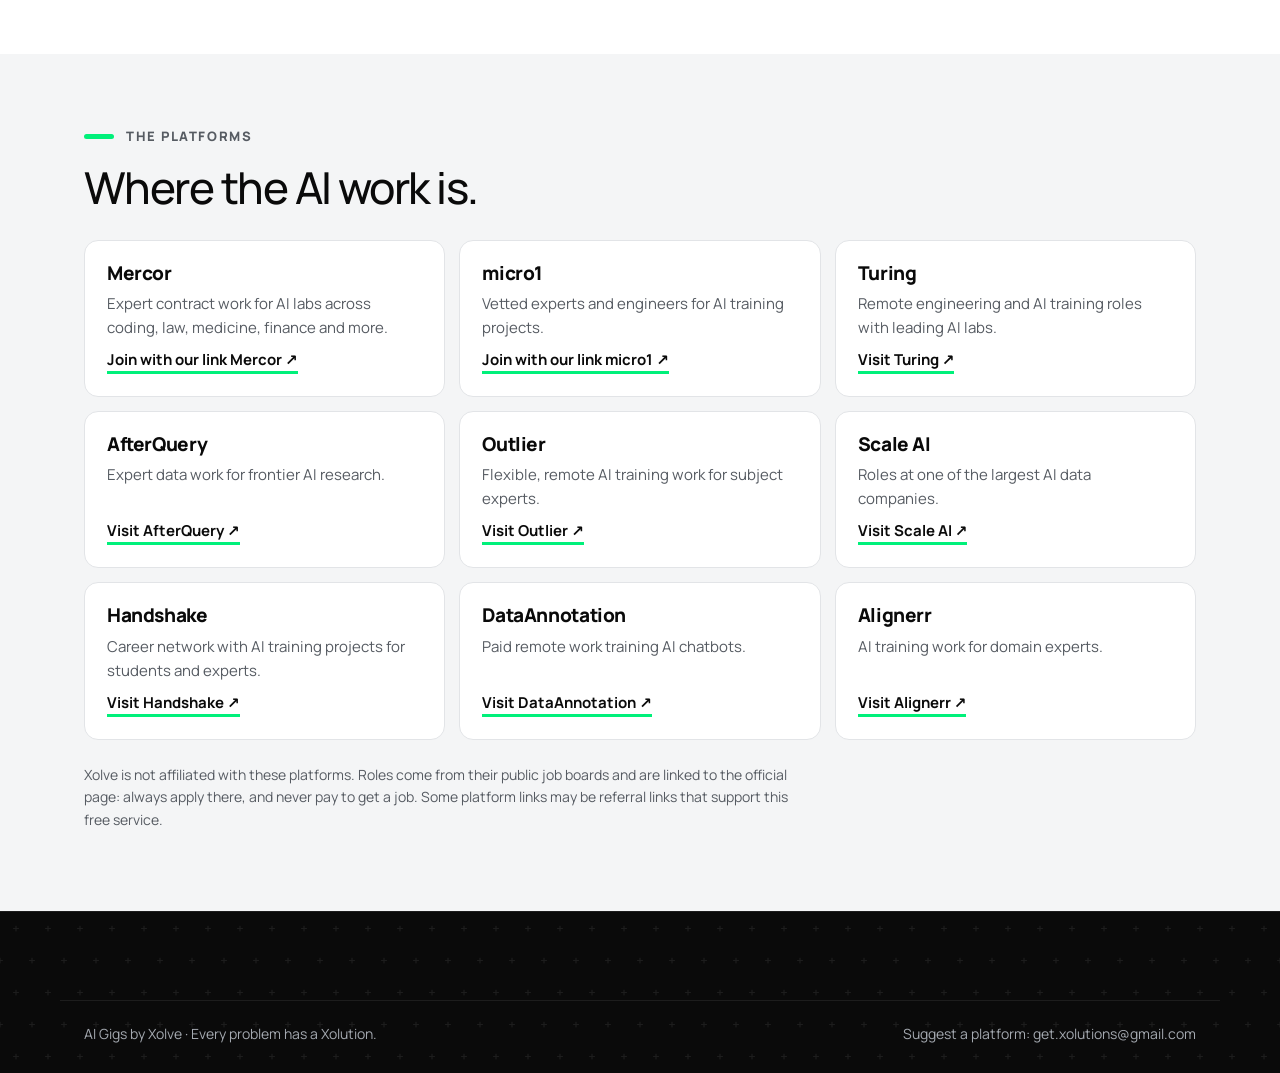
==== commit 975a6128: "AI Gigs: Mercor and micro1 marketplace gigs with referral links and pay; David is now COO Co-Authore" ====
--- a/gigs/index.html
+++ b/gigs/index.html
@@ -22,7 +22,7 @@
 <link href="https://fonts.googleapis.com/css2?family=Manrope:wght@400;500;600;700;800&display=swap" rel="stylesheet">
 <link rel="stylesheet" href="/css/style.css">
 <link rel="stylesheet" href="/css/bulb.css">
-<link rel="stylesheet" href="/css/gigs.css?v=1">
+<link rel="stylesheet" href="/css/gigs.css?v=2">
 </head>
 <body class="gigs-page">
 <a class="skip" href="#main">Skip to content</a>
@@ -90,7 +90,7 @@
   </div>
 </footer>
 
-<script src="/js/gigs.js?v=1"></script>
+<script src="/js/gigs.js?v=2"></script>
 <script src="/js/xfield.js?v=3"></script>
 <script src="/js/bulb.js?v=2"></script>
 </body>
--- a/css/gigs.css
+++ b/css/gigs.css
@@ -67,3 +67,4 @@
   .gp__grid { grid-template-columns: minmax(0, 1fr); }
   .gx { padding: 52px 0 48px; }
 }
+.gc__tag--pay { background: #E9FBF1; color: #00592E; }
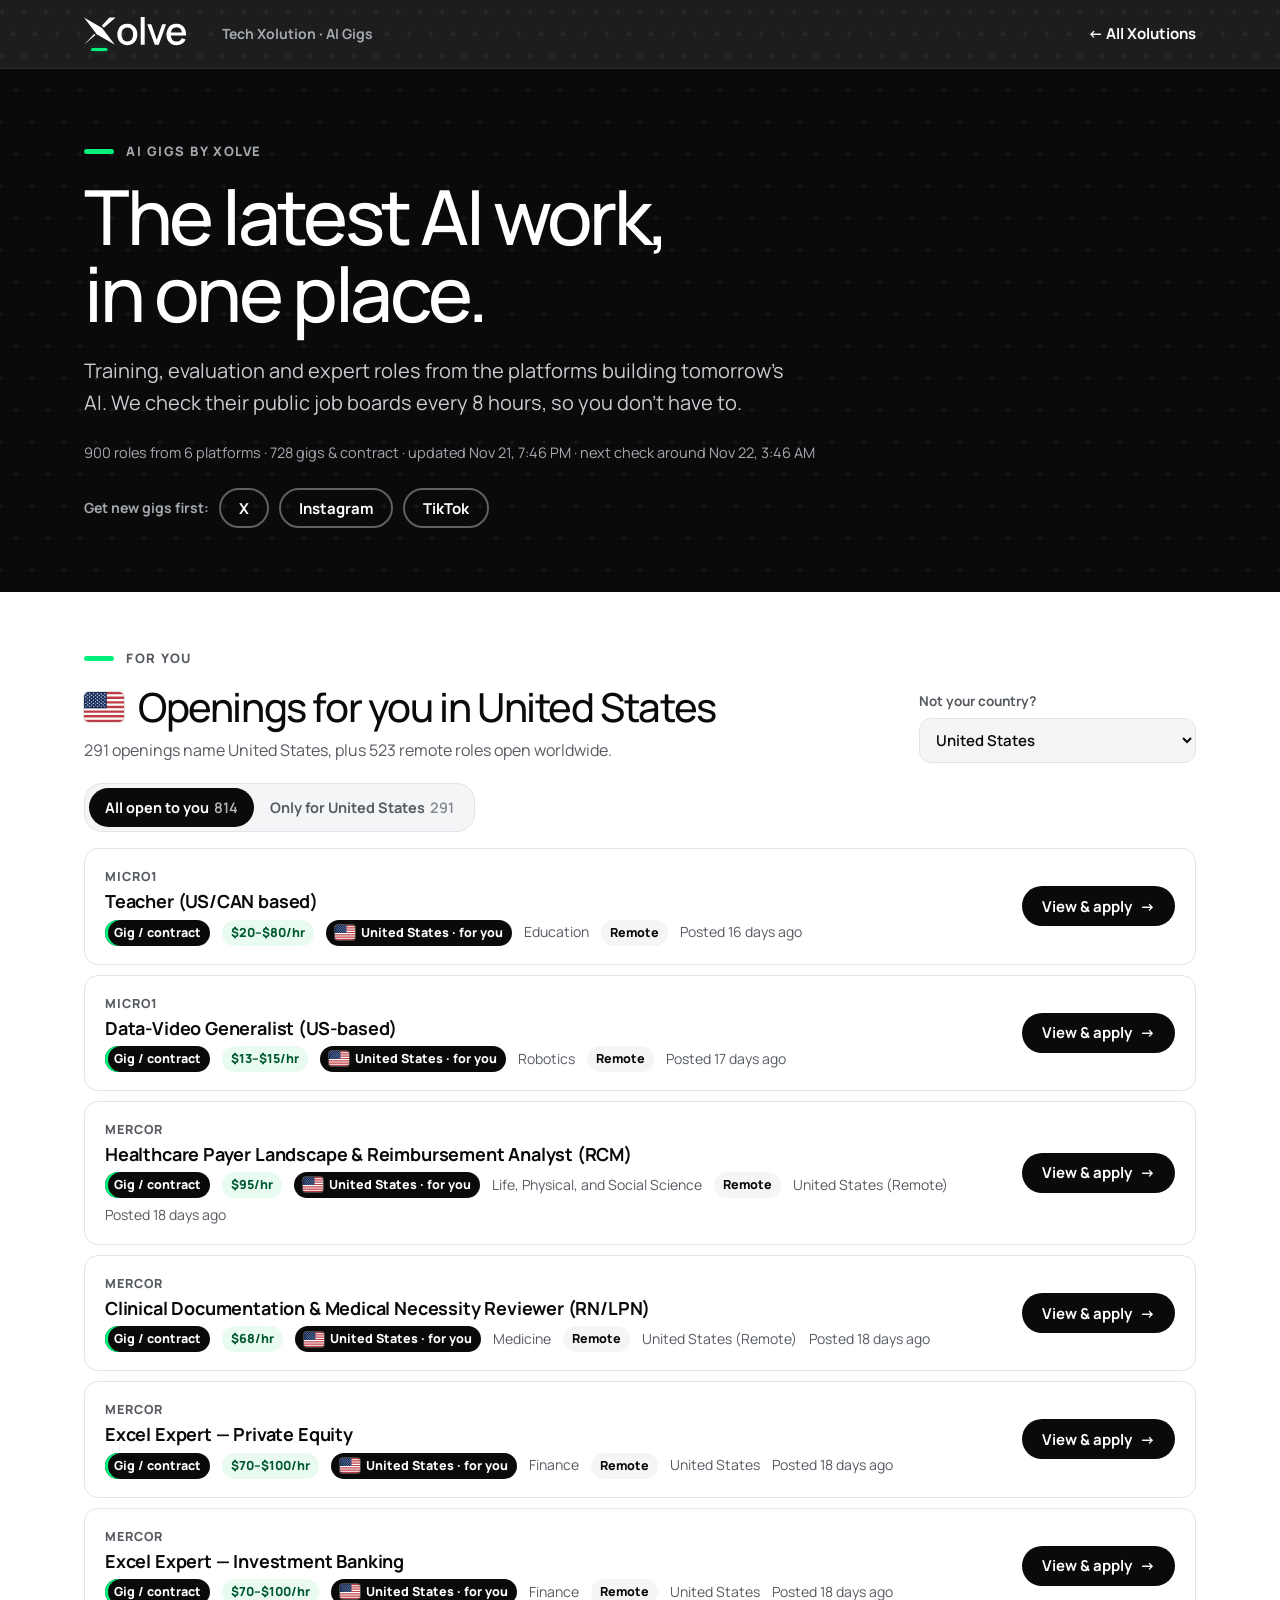
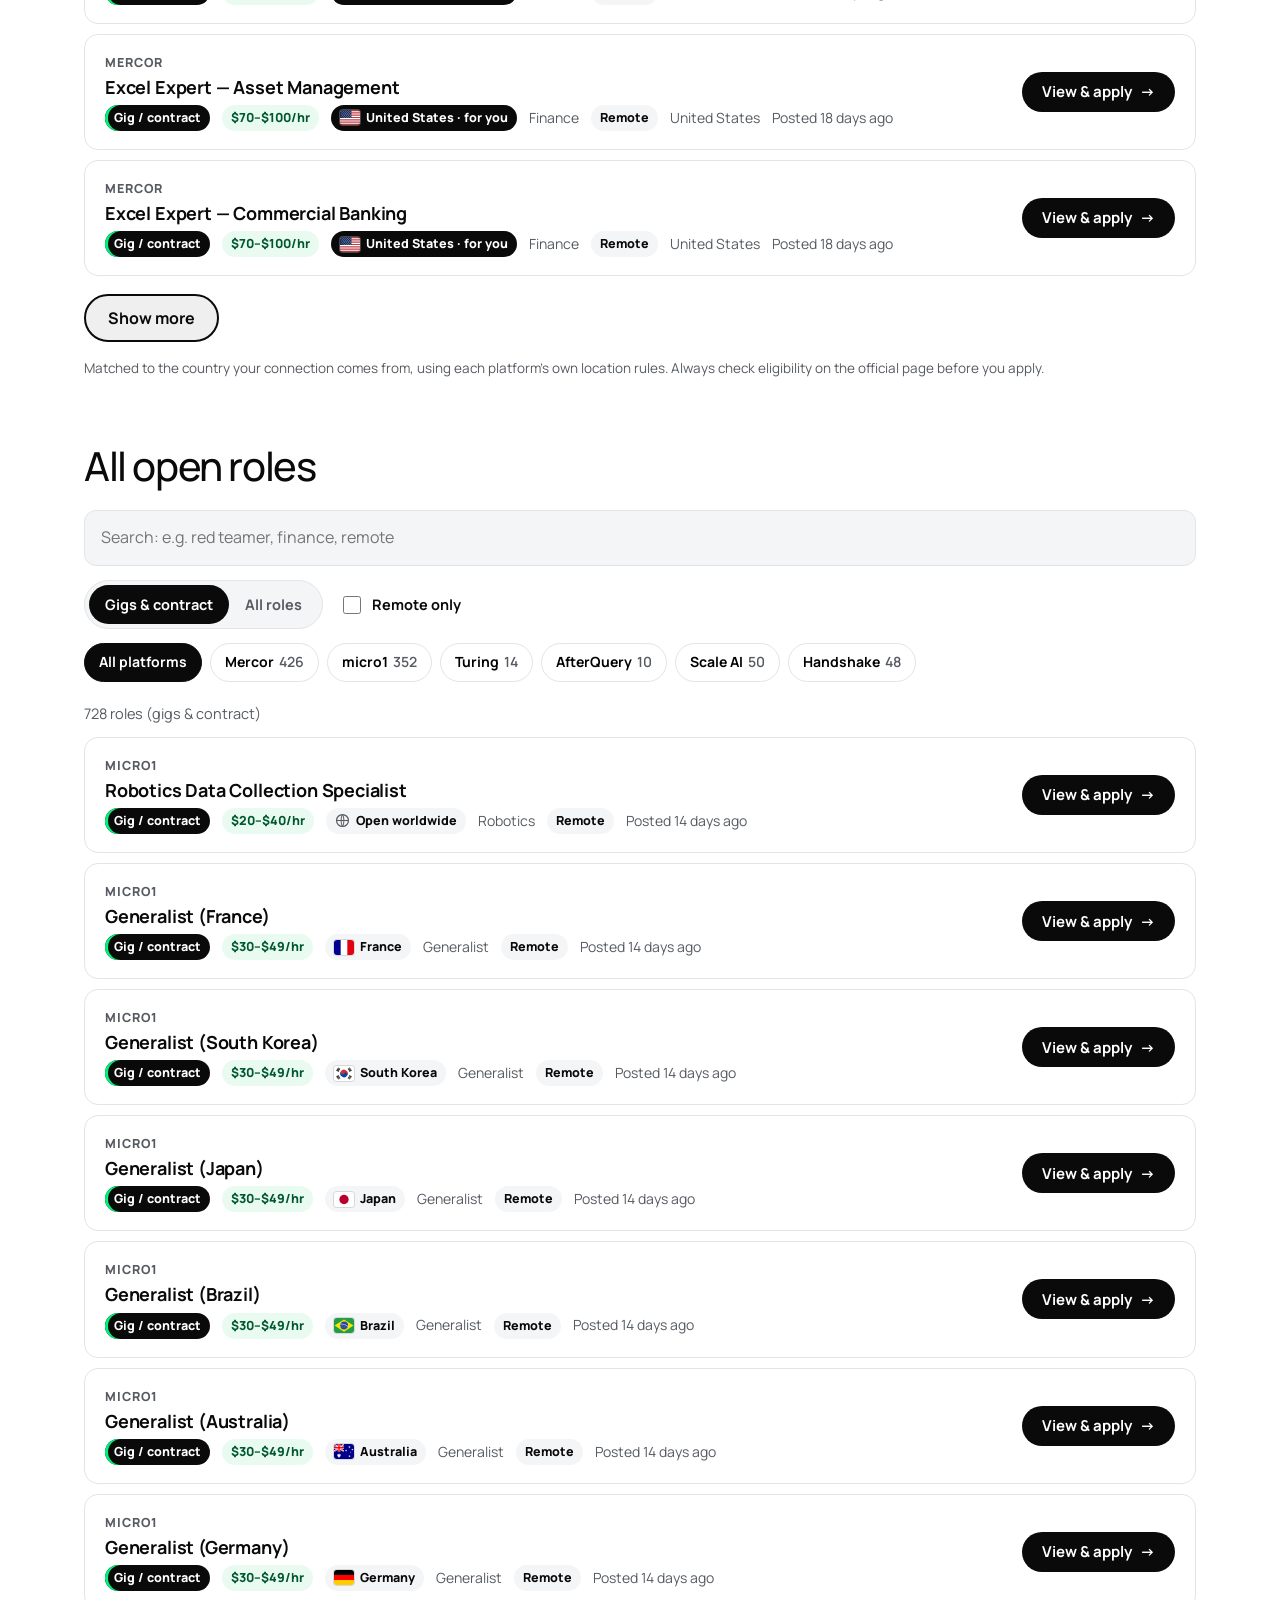
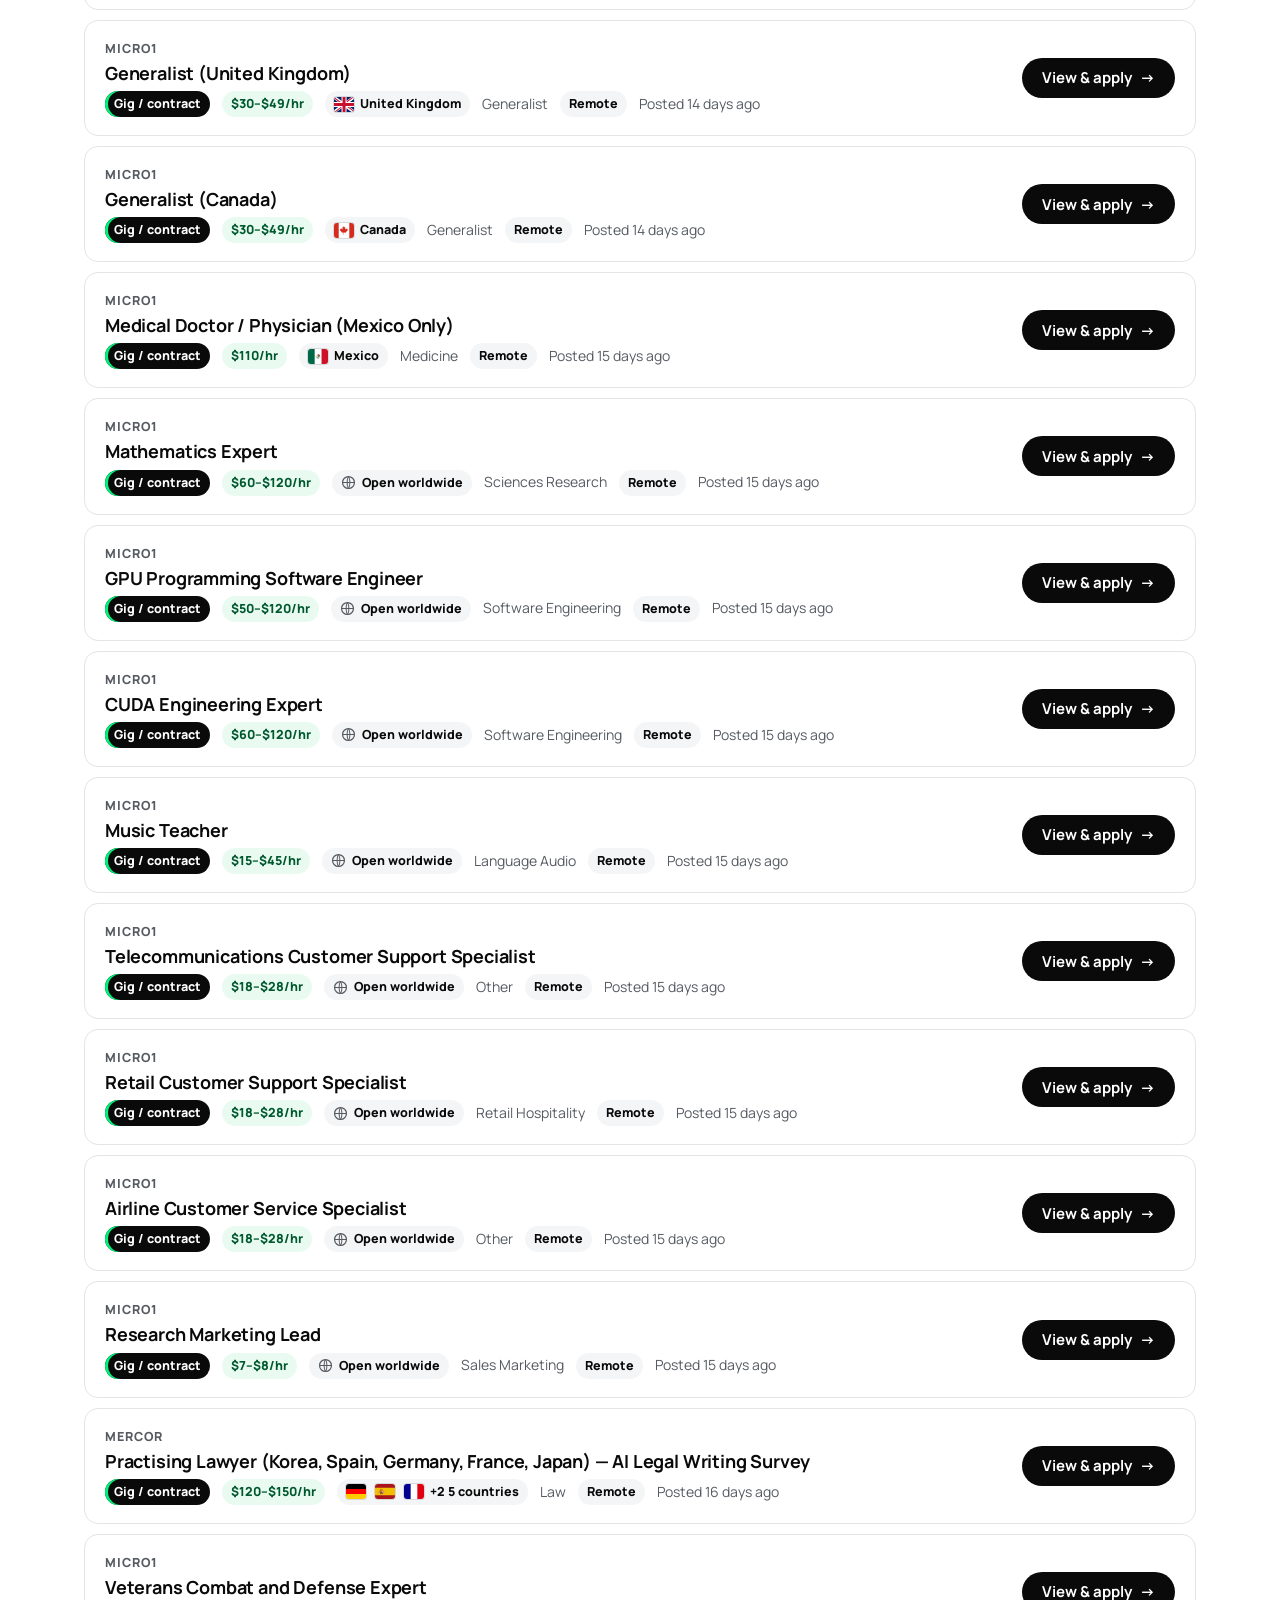
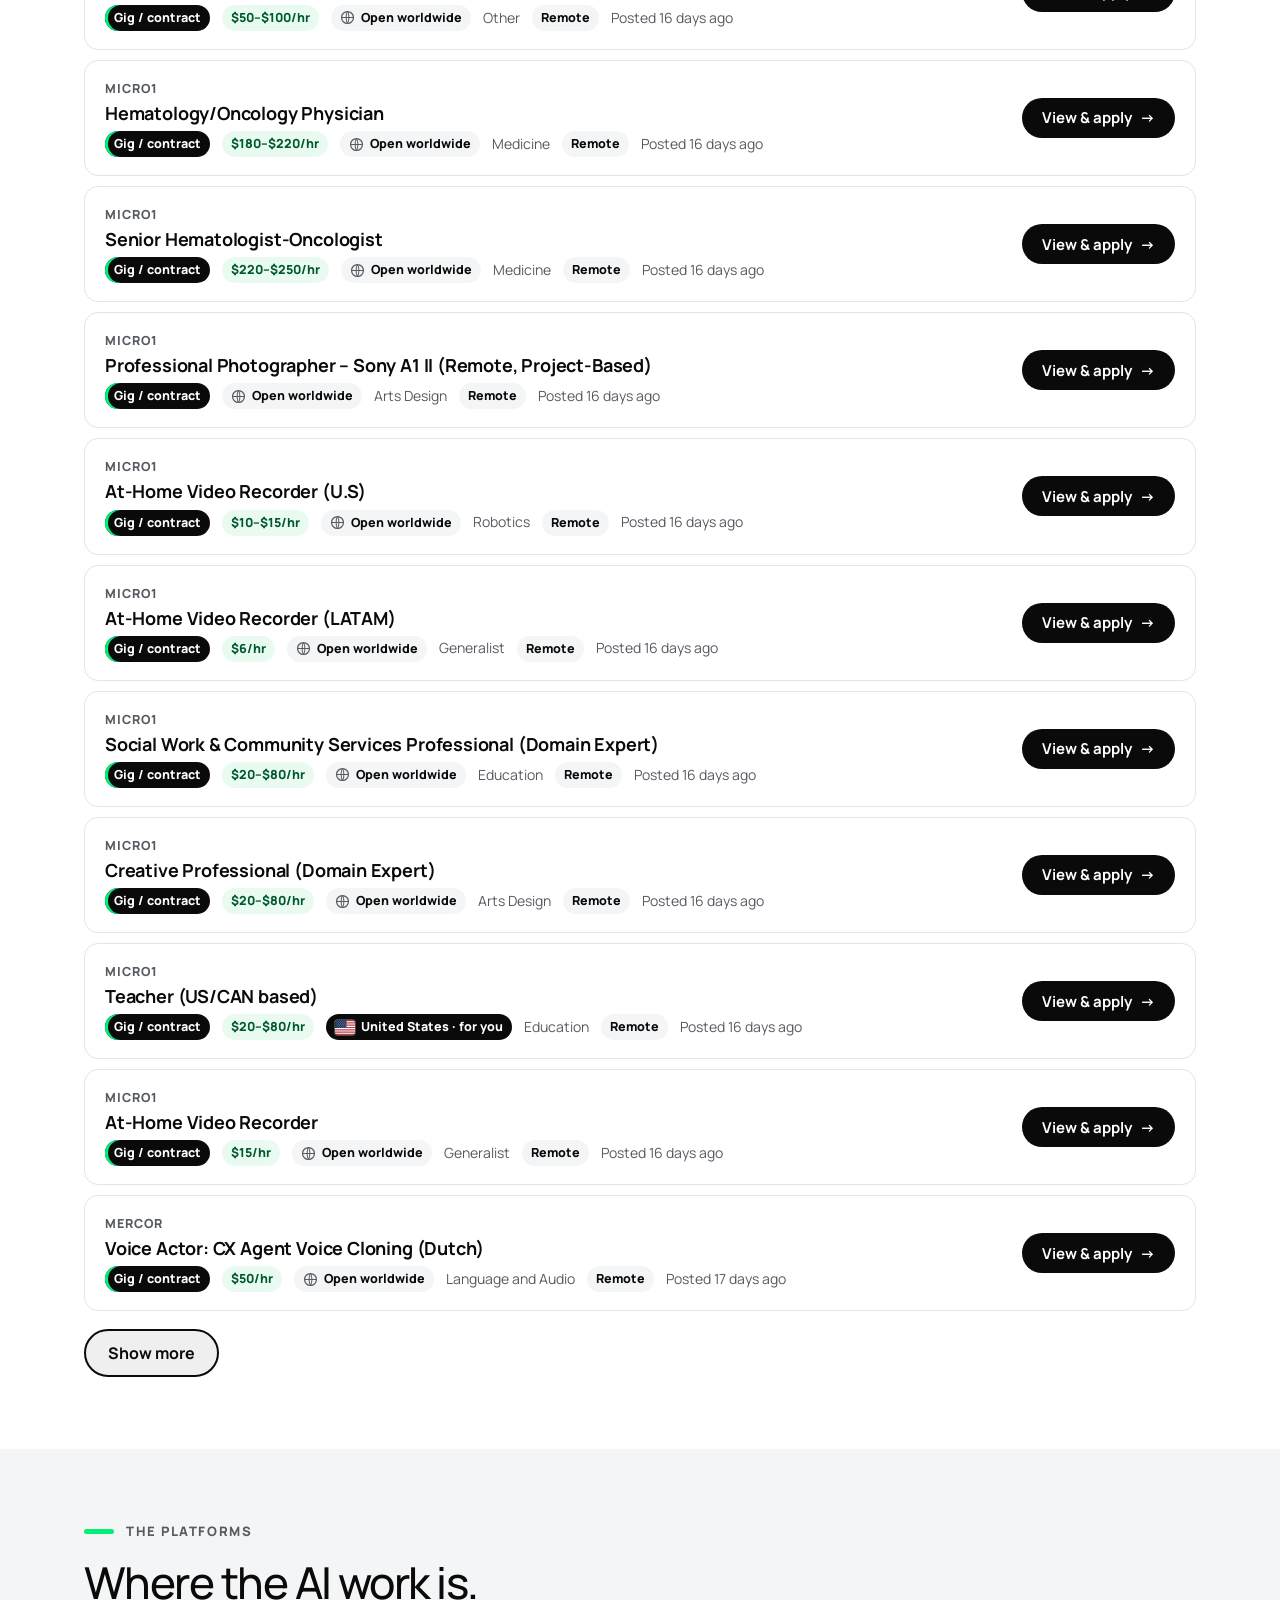
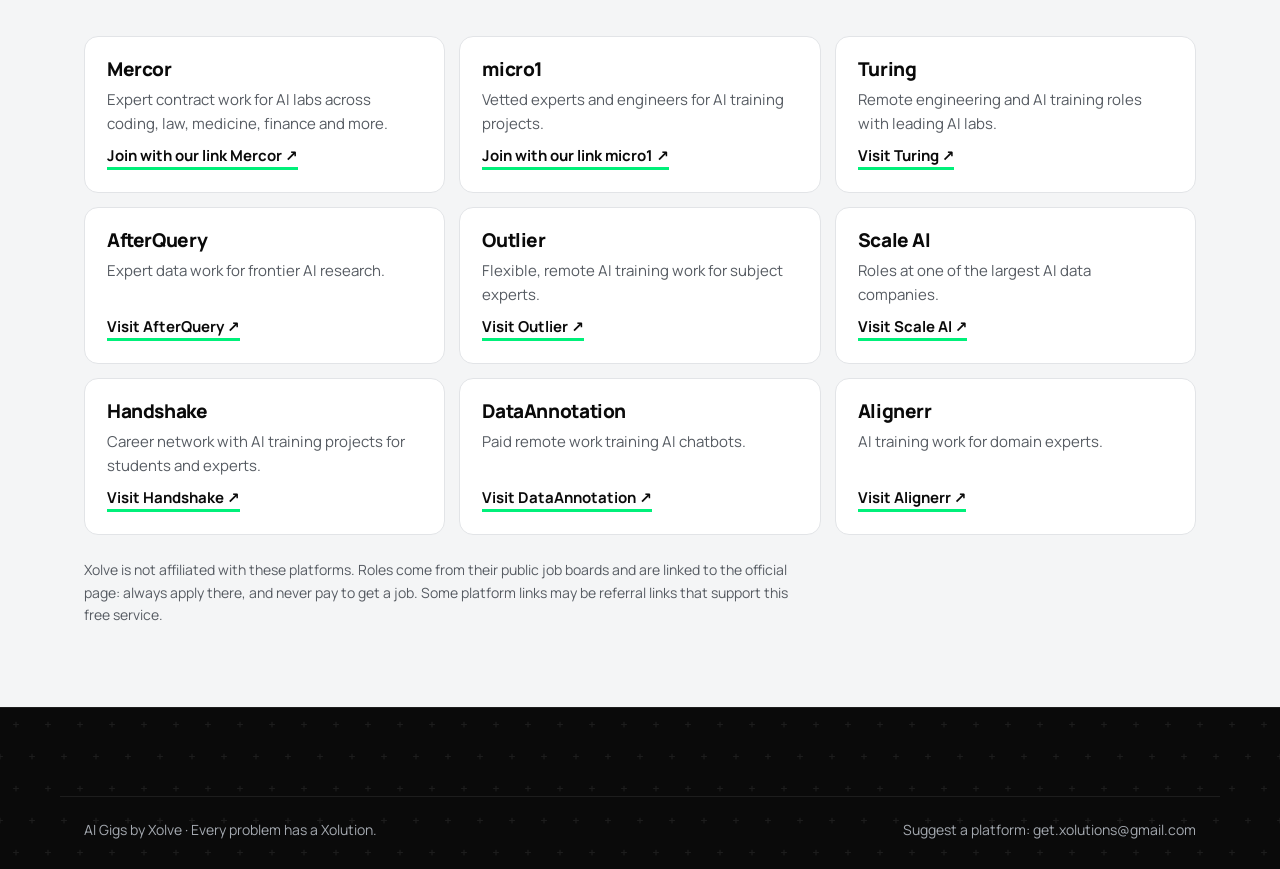
==== commit 564e4c68: "AI Gigs: 'For you' openings matched to the visitor's country, with flags Each listing now carries th" ====
--- a/gigs/index.html
+++ b/gigs/index.html
@@ -22,7 +22,7 @@
 <link href="https://fonts.googleapis.com/css2?family=Manrope:wght@400;500;600;700;800&display=swap" rel="stylesheet">
 <link rel="stylesheet" href="/css/style.css">
 <link rel="stylesheet" href="/css/bulb.css">
-<link rel="stylesheet" href="/css/gigs.css?v=2">
+<link rel="stylesheet" href="/css/gigs.css?v=3">
 </head>
 <body class="gigs-page">
 <a class="skip" href="#main">Skip to content</a>
@@ -50,9 +50,31 @@
     </div>
   </section>
 
+  <section class="gf" id="gf" aria-labelledby="gf-title" hidden>
+    <div class="wrap">
+      <div class="gf__head">
+        <div>
+          <p class="kicker">For you</p>
+          <h2 class="gl__title gf__title" id="gf-title"><img class="flag flag--lg" id="gfFlag" src="data:," alt="" width="40" height="30" hidden> <span id="gfHeading">Openings you can apply for</span></h2>
+          <p class="gf__lead" id="gfLead"></p>
+        </div>
+        <label class="gf__pick"><span>Not your country?</span>
+          <select id="gfCountry" aria-label="Show openings for another country"></select>
+        </label>
+      </div>
+      <div class="seg gf__seg" role="group" aria-label="Which openings">
+        <button type="button" class="gfseg is-on" data-scope="all" aria-pressed="true">All open to you <i id="gfAllN"></i></button>
+        <button type="button" class="gfseg" data-scope="only" aria-pressed="false"><span id="gfOnlyLabel">Country-specific</span> <i id="gfOnlyN"></i></button>
+      </div>
+      <ul class="gl__list" id="gfList"></ul>
+      <button class="btn btn--outline gl__more" type="button" id="gfMore" hidden>Show more</button>
+      <p class="gf__note">Matched to the country your connection comes from, using each platform's own location rules. Always check eligibility on the official page before you apply.</p>
+    </div>
+  </section>
+
   <section class="gl" aria-labelledby="gl-title">
     <div class="wrap">
-      <h2 class="gl__title" id="gl-title">Open roles</h2>
+      <h2 class="gl__title" id="gl-title">All open roles</h2>
       <div class="gl__filters" role="search">
         <label class="gl__search"><span class="sr">Search roles</span>
           <input id="glSearch" type="search" placeholder="Search: e.g. red teamer, finance, remote" autocomplete="off">
@@ -90,7 +112,7 @@
   </div>
 </footer>
 
-<script src="/js/gigs.js?v=2"></script>
+<script src="/js/gigs.js?v=3"></script>
 <script src="/js/xfield.js?v=3"></script>
 <script src="/js/bulb.js?v=2"></script>
 </body>
--- a/css/gigs.css
+++ b/css/gigs.css
@@ -68,3 +68,36 @@
   .gx { padding: 52px 0 48px; }
 }
 .gc__tag--pay { background: #E9FBF1; color: #00592E; }
+
+/* For you: openings matched to the visitor's country */
+.gf { padding: 56px 0 8px; }
+.gf__head { display: flex; flex-wrap: wrap; align-items: flex-end; justify-content: space-between; gap: 16px 32px; }
+.gf__title { display: flex; align-items: center; gap: 14px; margin-top: 6px; }
+.gf__lead { color: var(--muted); font-size: 16px; margin-top: 8px; max-width: 40em; }
+.gf__pick { display: grid; gap: 6px; font-size: 13.5px; font-weight: 700; color: var(--muted); }
+.gf__pick select {
+  font: inherit; font-size: 15px; font-weight: 600; color: var(--ink); padding: 10px 12px; min-width: 220px; max-width: 100%;
+  border: 1px solid var(--rule); border-radius: 12px; background: var(--surface); cursor: pointer;
+}
+.gf__pick select:focus { outline: none; border-color: var(--ink); box-shadow: 0 0 0 3px rgba(0, 240, 122, .25); }
+.gf__seg { margin-top: 20px; flex-wrap: wrap; border-radius: 18px; }
+.gfseg { font: inherit; font-weight: 700; font-size: 14.5px; border: 0; background: none; padding: 8px 16px; border-radius: 999px; cursor: pointer; color: var(--muted); }
+.gfseg i { font-style: normal; font-weight: 600; opacity: .7; margin-left: 2px; }
+.gfseg.is-on { background: var(--ink); color: var(--paper); }
+.gf__note { color: var(--muted); font-size: 13.5px; margin-top: 16px; }
+.gf .gl__list { margin-top: 16px; }
+
+.flag { display: inline-block; width: 20px; height: 15px; border-radius: 3px; object-fit: cover; vertical-align: -2px; box-shadow: 0 0 0 1px rgba(10, 10, 10, .12); }
+.flag + .flag { margin-left: 3px; }
+.flag--lg { width: 40px; height: 30px; border-radius: 5px; flex: none; }
+.flag--globe { box-shadow: none; width: 15px; height: 15px; vertical-align: -3px; color: var(--muted); }
+.gc__where { display: inline-flex; align-items: center; gap: 6px; }
+.gc__where--mine { background: var(--ink); color: var(--paper); }
+.gc__where--mine .flag { box-shadow: 0 0 0 1px rgba(255, 255, 255, .25); }
+
+@media (max-width: 600px) {
+  .gf { padding-top: 40px; }
+  .gf__pick, .gf__pick select { width: 100%; }
+  .gf__title { gap: 10px; }
+  .flag--lg { width: 32px; height: 24px; }
+}
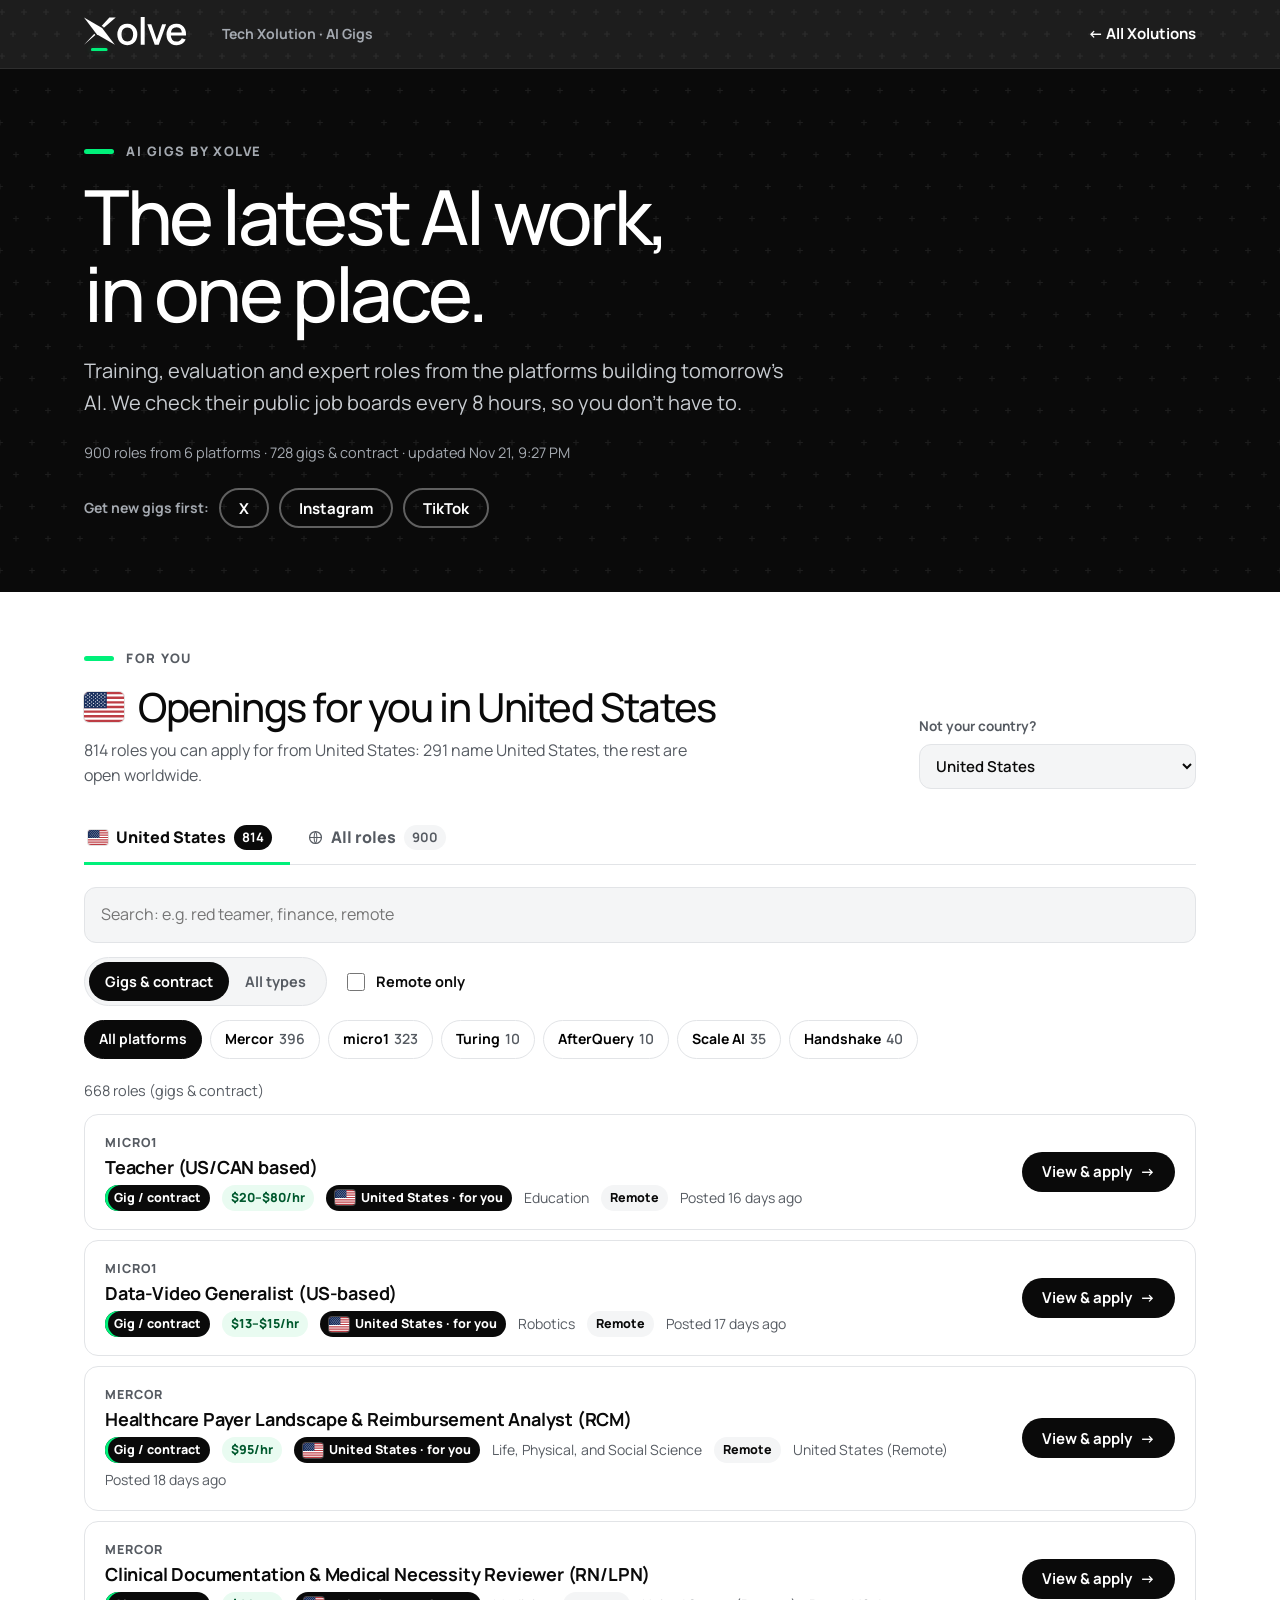
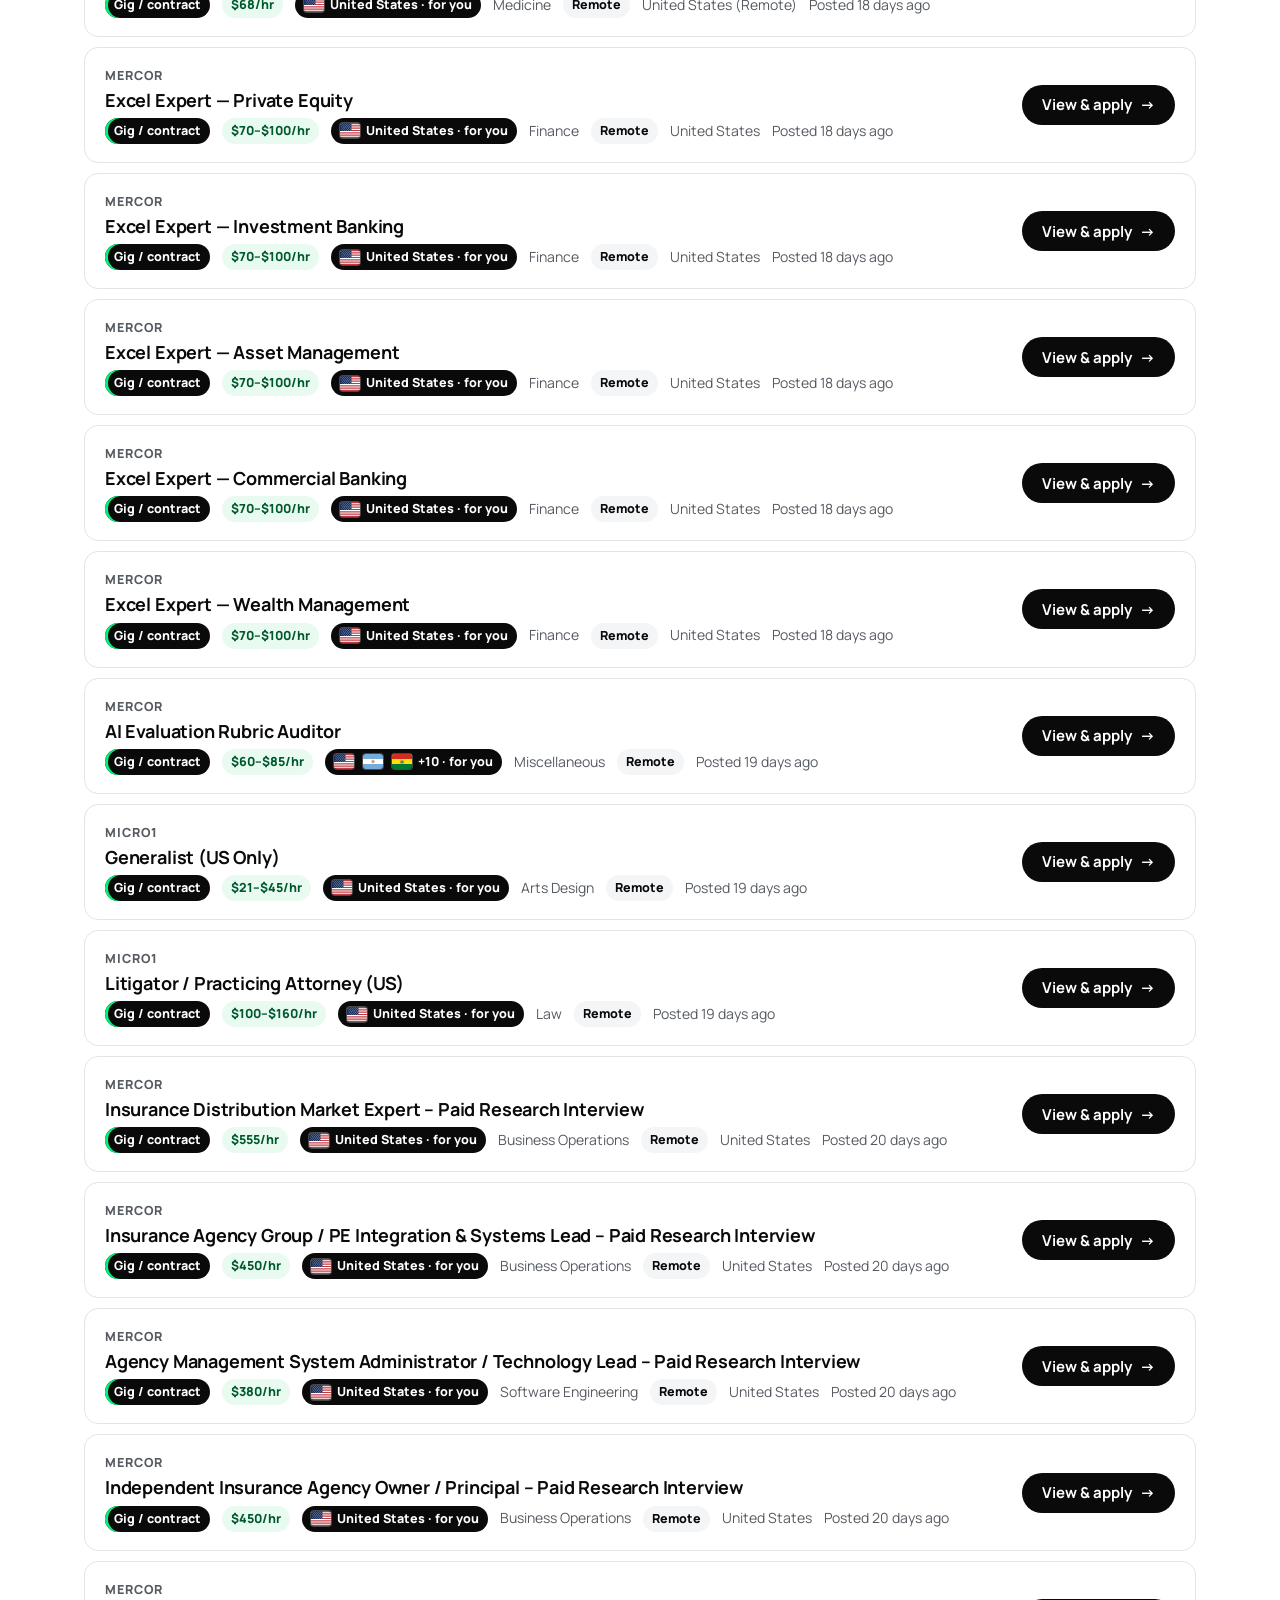
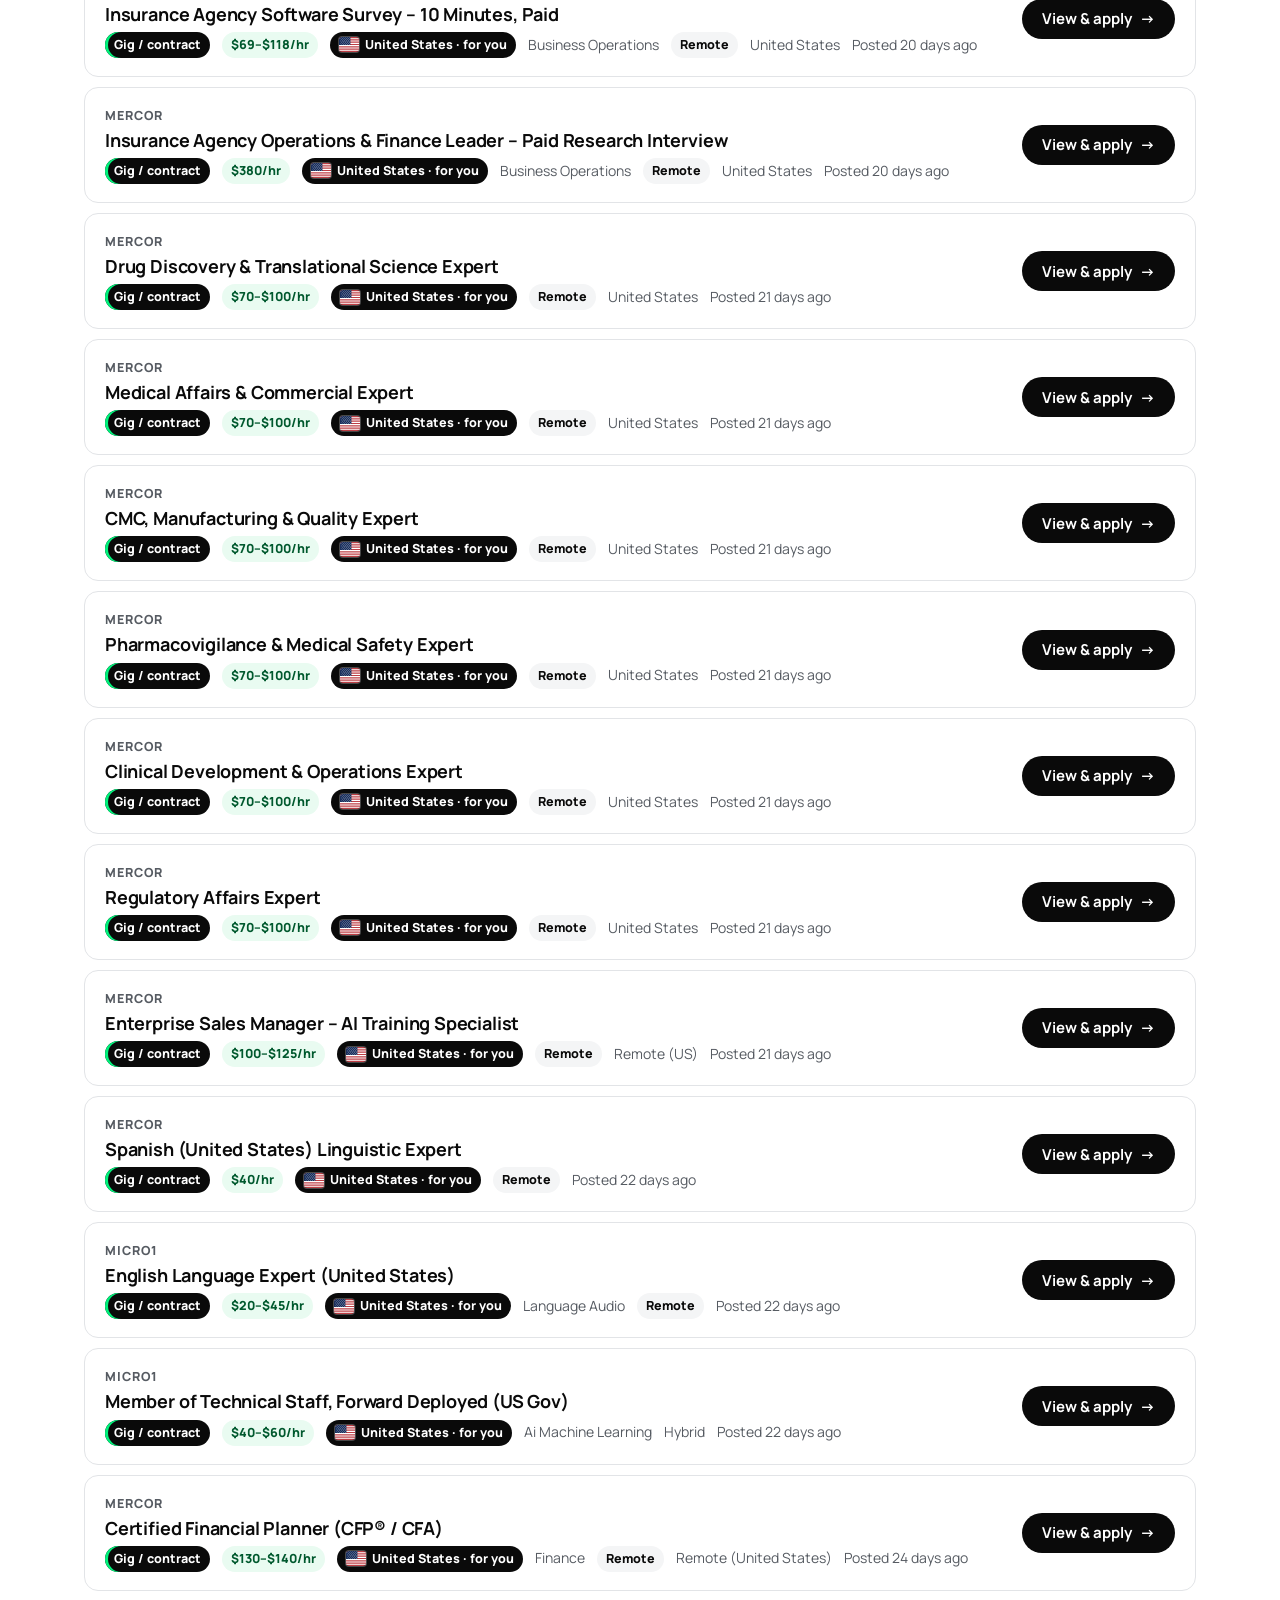
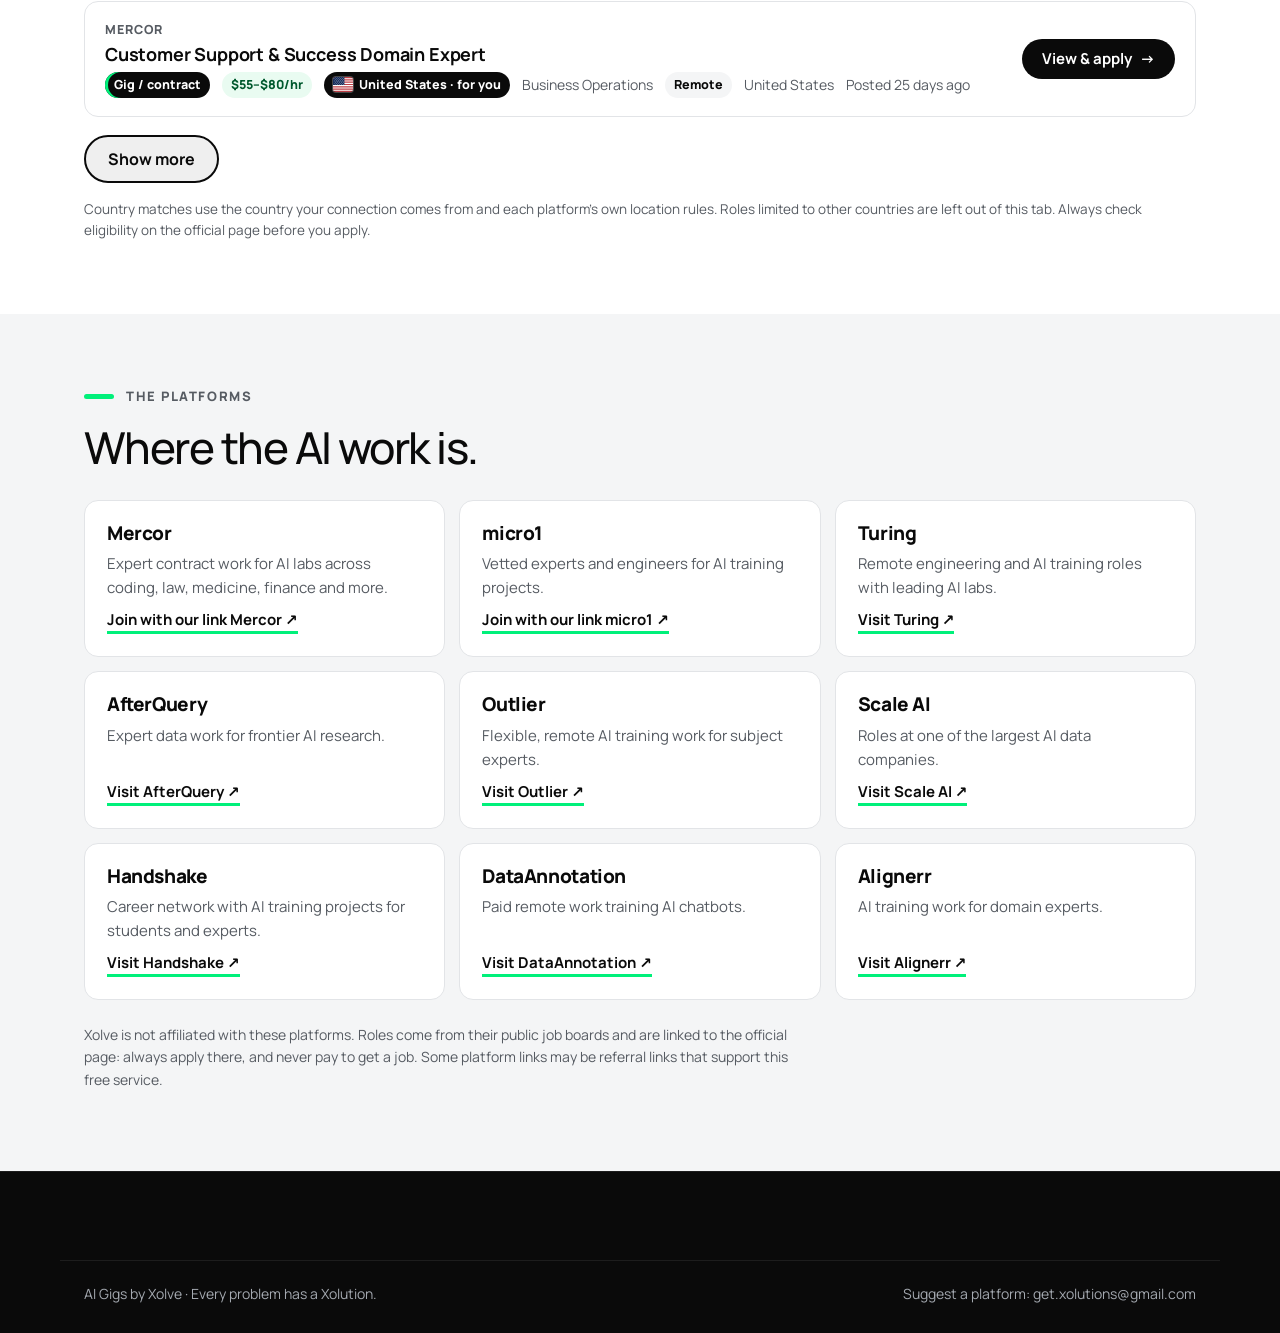
==== commit bf3b8eae: "AI Gigs: open on the visitor's country tab (left) with All roles on the right; refresh listings The " ====
--- a/gigs/index.html
+++ b/gigs/index.html
@@ -22,7 +22,7 @@
 <link href="https://fonts.googleapis.com/css2?family=Manrope:wght@400;500;600;700;800&display=swap" rel="stylesheet">
 <link rel="stylesheet" href="/css/style.css">
 <link rel="stylesheet" href="/css/bulb.css">
-<link rel="stylesheet" href="/css/gigs.css?v=3">
+<link rel="stylesheet" href="/css/gigs.css?v=4">
 </head>
 <body class="gigs-page">
 <a class="skip" href="#main">Skip to content</a>
@@ -50,31 +50,22 @@
     </div>
   </section>
 
-  <section class="gf" id="gf" aria-labelledby="gf-title" hidden>
+  <section class="gl" aria-labelledby="gl-title">
     <div class="wrap">
       <div class="gf__head">
         <div>
-          <p class="kicker">For you</p>
-          <h2 class="gl__title gf__title" id="gf-title"><img class="flag flag--lg" id="gfFlag" src="data:," alt="" width="40" height="30" hidden> <span id="gfHeading">Openings you can apply for</span></h2>
+          <p class="kicker" id="glKicker">Open roles</p>
+          <h2 class="gl__title gf__title" id="gl-title"><img class="flag flag--lg" id="gfFlag" src="data:," alt="" width="40" height="30" hidden> <span id="gfHeading">All open roles</span></h2>
           <p class="gf__lead" id="gfLead"></p>
         </div>
-        <label class="gf__pick"><span>Not your country?</span>
+        <label class="gf__pick" id="gfPick" hidden><span>Not your country?</span>
           <select id="gfCountry" aria-label="Show openings for another country"></select>
         </label>
       </div>
-      <div class="seg gf__seg" role="group" aria-label="Which openings">
-        <button type="button" class="gfseg is-on" data-scope="all" aria-pressed="true">All open to you <i id="gfAllN"></i></button>
-        <button type="button" class="gfseg" data-scope="only" aria-pressed="false"><span id="gfOnlyLabel">Country-specific</span> <i id="gfOnlyN"></i></button>
+      <div class="tabs" role="tablist" aria-label="Which openings">
+        <button type="button" class="tab" role="tab" data-scope="country" aria-selected="false" id="tabCountry" hidden><img class="flag" id="tabFlag" src="data:," alt="" width="20" height="15"> <span id="tabCountryName">Your country</span> <i id="tabCountryN"></i></button>
+        <button type="button" class="tab is-on" role="tab" data-scope="all" aria-selected="true"><svg class="flag flag--globe" viewBox="0 0 24 24" aria-hidden="true"><circle cx="12" cy="12" r="9.5" fill="none" stroke="currentColor" stroke-width="2"/><path d="M2.5 12h19M12 2.5c3 3.2 3 15.8 0 19M12 2.5c-3 3.2-3 15.8 0 19" fill="none" stroke="currentColor" stroke-width="1.6"/></svg> All roles <i id="tabAllN"></i></button>
       </div>
-      <ul class="gl__list" id="gfList"></ul>
-      <button class="btn btn--outline gl__more" type="button" id="gfMore" hidden>Show more</button>
-      <p class="gf__note">Matched to the country your connection comes from, using each platform's own location rules. Always check eligibility on the official page before you apply.</p>
-    </div>
-  </section>
-
-  <section class="gl" aria-labelledby="gl-title">
-    <div class="wrap">
-      <h2 class="gl__title" id="gl-title">All open roles</h2>
       <div class="gl__filters" role="search">
         <label class="gl__search"><span class="sr">Search roles</span>
           <input id="glSearch" type="search" placeholder="Search: e.g. red teamer, finance, remote" autocomplete="off">
@@ -82,7 +73,7 @@
         <div class="gl__toggles">
           <div class="seg" role="group" aria-label="Type of role">
             <button type="button" class="seg__b is-on" data-kind="gig" aria-pressed="true">Gigs &amp; contract</button>
-            <button type="button" class="seg__b" data-kind="all" aria-pressed="false">All roles</button>
+            <button type="button" class="seg__b" data-kind="all" aria-pressed="false">All types</button>
           </div>
           <label class="gl__remote"><input type="checkbox" id="glRemote"> Remote only</label>
         </div>
@@ -91,6 +82,7 @@
       <p class="gl__count" id="glCount" aria-live="polite"></p>
       <ul class="gl__list" id="glList"></ul>
       <button class="btn btn--outline gl__more" type="button" id="glMore" hidden>Show more</button>
+      <p class="gf__note" id="gfNote" hidden>Country matches use the country your connection comes from and each platform's own location rules. Roles limited to other countries are left out of this tab. Always check eligibility on the official page before you apply.</p>
       <noscript><p>Turn on JavaScript to see the latest roles, or visit the platforms below.</p></noscript>
     </div>
   </section>
@@ -112,7 +104,7 @@
   </div>
 </footer>
 
-<script src="/js/gigs.js?v=3"></script>
+<script src="/js/gigs.js?v=4"></script>
 <script src="/js/xfield.js?v=3"></script>
 <script src="/js/bulb.js?v=2"></script>
 </body>
--- a/css/gigs.css
+++ b/css/gigs.css
@@ -70,7 +70,6 @@
 .gc__tag--pay { background: #E9FBF1; color: #00592E; }
 
 /* For you: openings matched to the visitor's country */
-.gf { padding: 56px 0 8px; }
 .gf__head { display: flex; flex-wrap: wrap; align-items: flex-end; justify-content: space-between; gap: 16px 32px; }
 .gf__title { display: flex; align-items: center; gap: 14px; margin-top: 6px; }
 .gf__lead { color: var(--muted); font-size: 16px; margin-top: 8px; max-width: 40em; }
@@ -80,12 +79,17 @@
   border: 1px solid var(--rule); border-radius: 12px; background: var(--surface); cursor: pointer;
 }
 .gf__pick select:focus { outline: none; border-color: var(--ink); box-shadow: 0 0 0 3px rgba(0, 240, 122, .25); }
-.gf__seg { margin-top: 20px; flex-wrap: wrap; border-radius: 18px; }
-.gfseg { font: inherit; font-weight: 700; font-size: 14.5px; border: 0; background: none; padding: 8px 16px; border-radius: 999px; cursor: pointer; color: var(--muted); }
-.gfseg i { font-style: normal; font-weight: 600; opacity: .7; margin-left: 2px; }
-.gfseg.is-on { background: var(--ink); color: var(--paper); }
+.tabs { display: flex; gap: 0; margin-top: 24px; border-bottom: 1px solid var(--rule); }
+.tab {
+  display: inline-flex; align-items: center; gap: 8px; font: inherit; font-weight: 800; font-size: 16px; color: var(--muted);
+  background: none; border: 0; border-bottom: 3px solid transparent; margin-bottom: -1px; padding: 12px 18px 12px 4px; cursor: pointer;
+}
+.tab + .tab { padding-left: 18px; }
+.tab i { font-style: normal; font-weight: 700; font-size: 13px; padding: 2px 8px; border-radius: 999px; background: var(--surface); color: var(--muted); }
+.tab.is-on { color: var(--ink); border-bottom-color: var(--neon); }
+.tab.is-on i { background: var(--ink); color: var(--paper); }
+.tab[hidden] { display: none; }
 .gf__note { color: var(--muted); font-size: 13.5px; margin-top: 16px; }
-.gf .gl__list { margin-top: 16px; }
 
 .flag { display: inline-block; width: 20px; height: 15px; border-radius: 3px; object-fit: cover; vertical-align: -2px; box-shadow: 0 0 0 1px rgba(10, 10, 10, .12); }
 .flag + .flag { margin-left: 3px; }
@@ -96,7 +100,6 @@
 .gc__where--mine .flag { box-shadow: 0 0 0 1px rgba(255, 255, 255, .25); }
 
 @media (max-width: 600px) {
-  .gf { padding-top: 40px; }
   .gf__pick, .gf__pick select { width: 100%; }
   .gf__title { gap: 10px; }
   .flag--lg { width: 32px; height: 24px; }
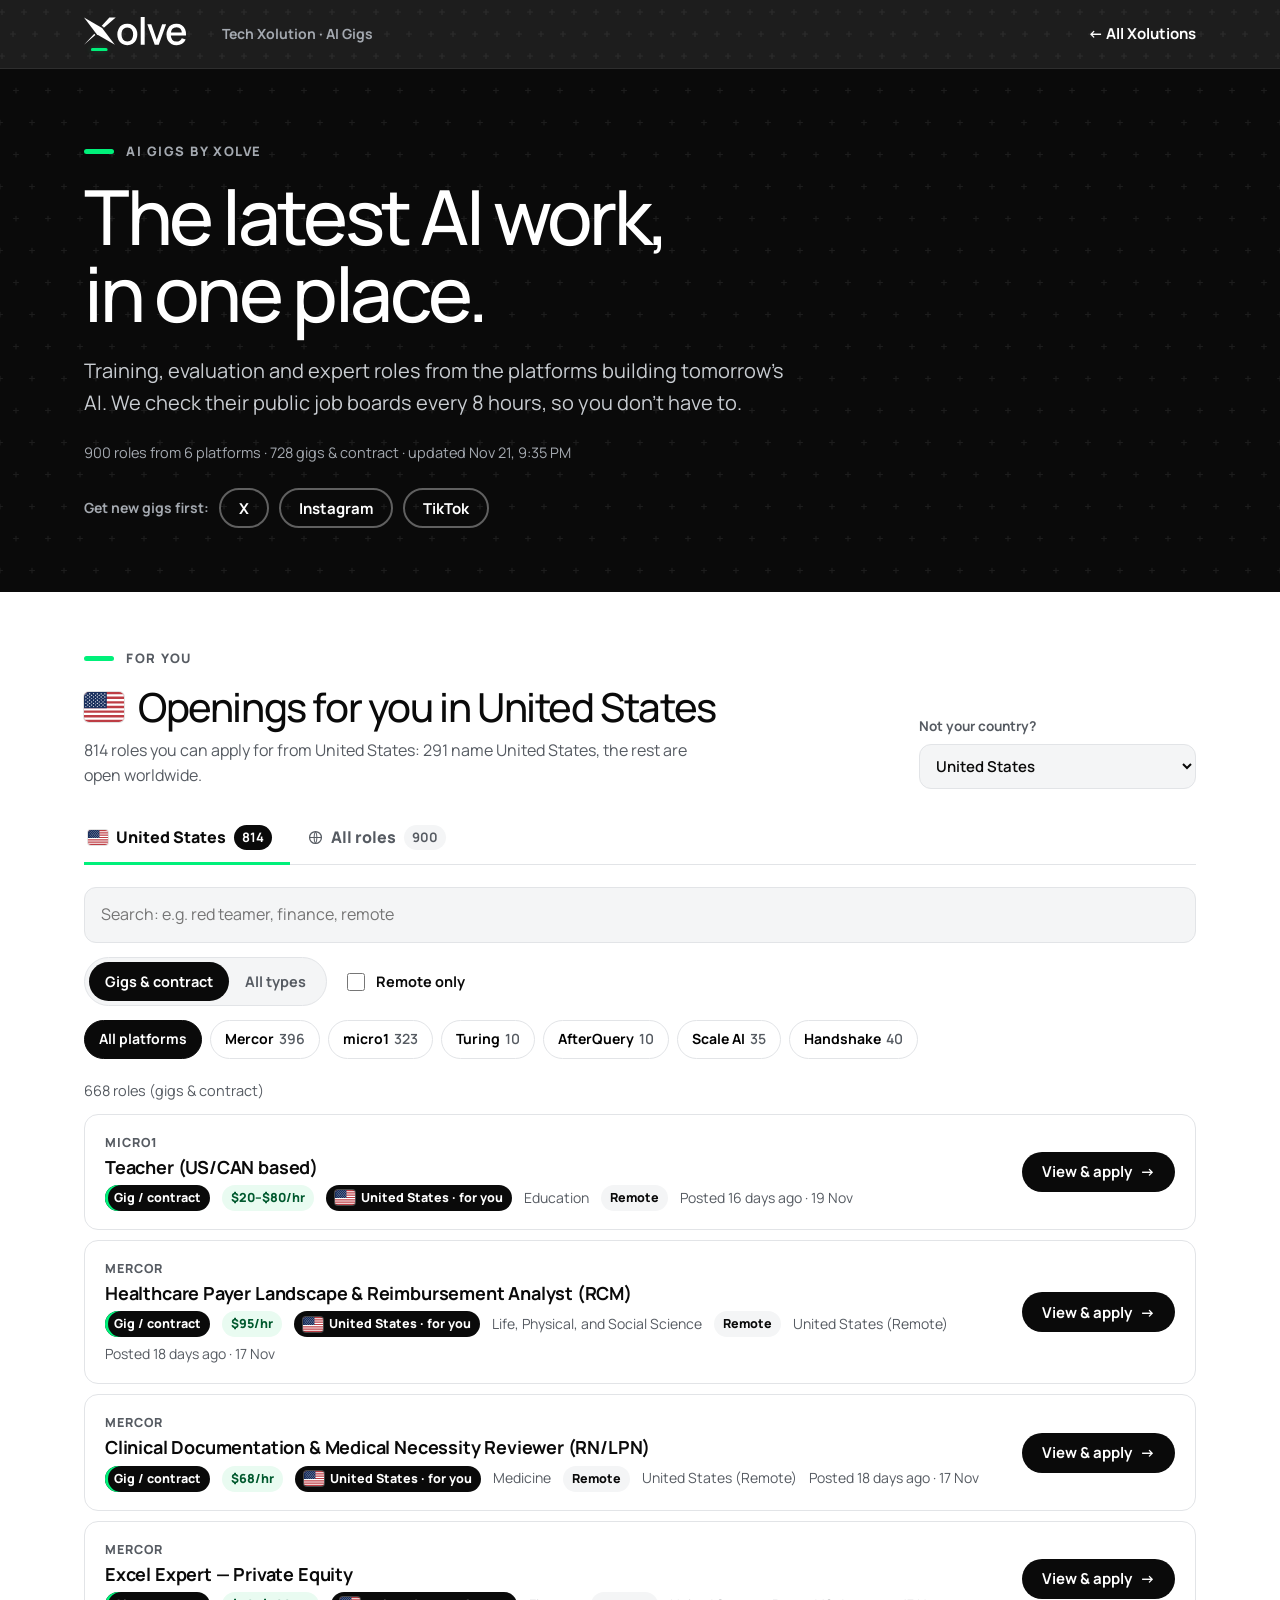
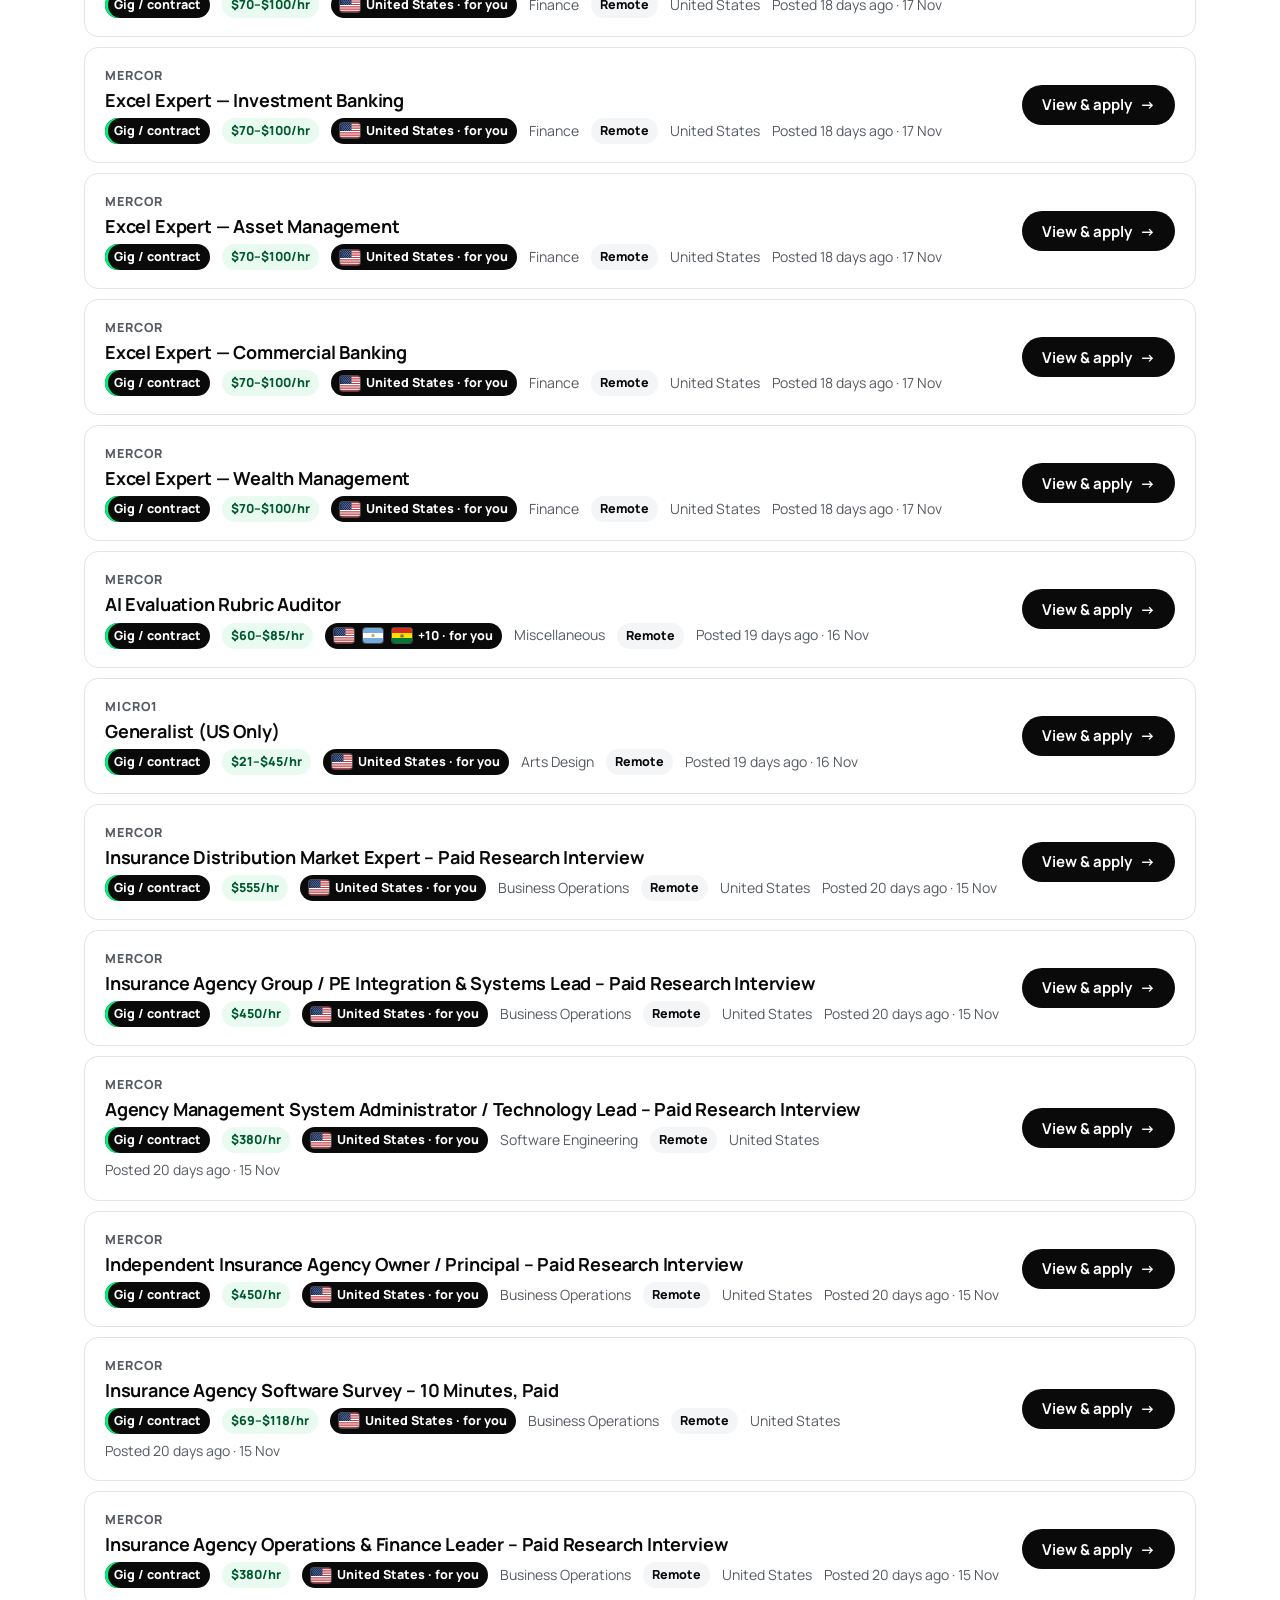
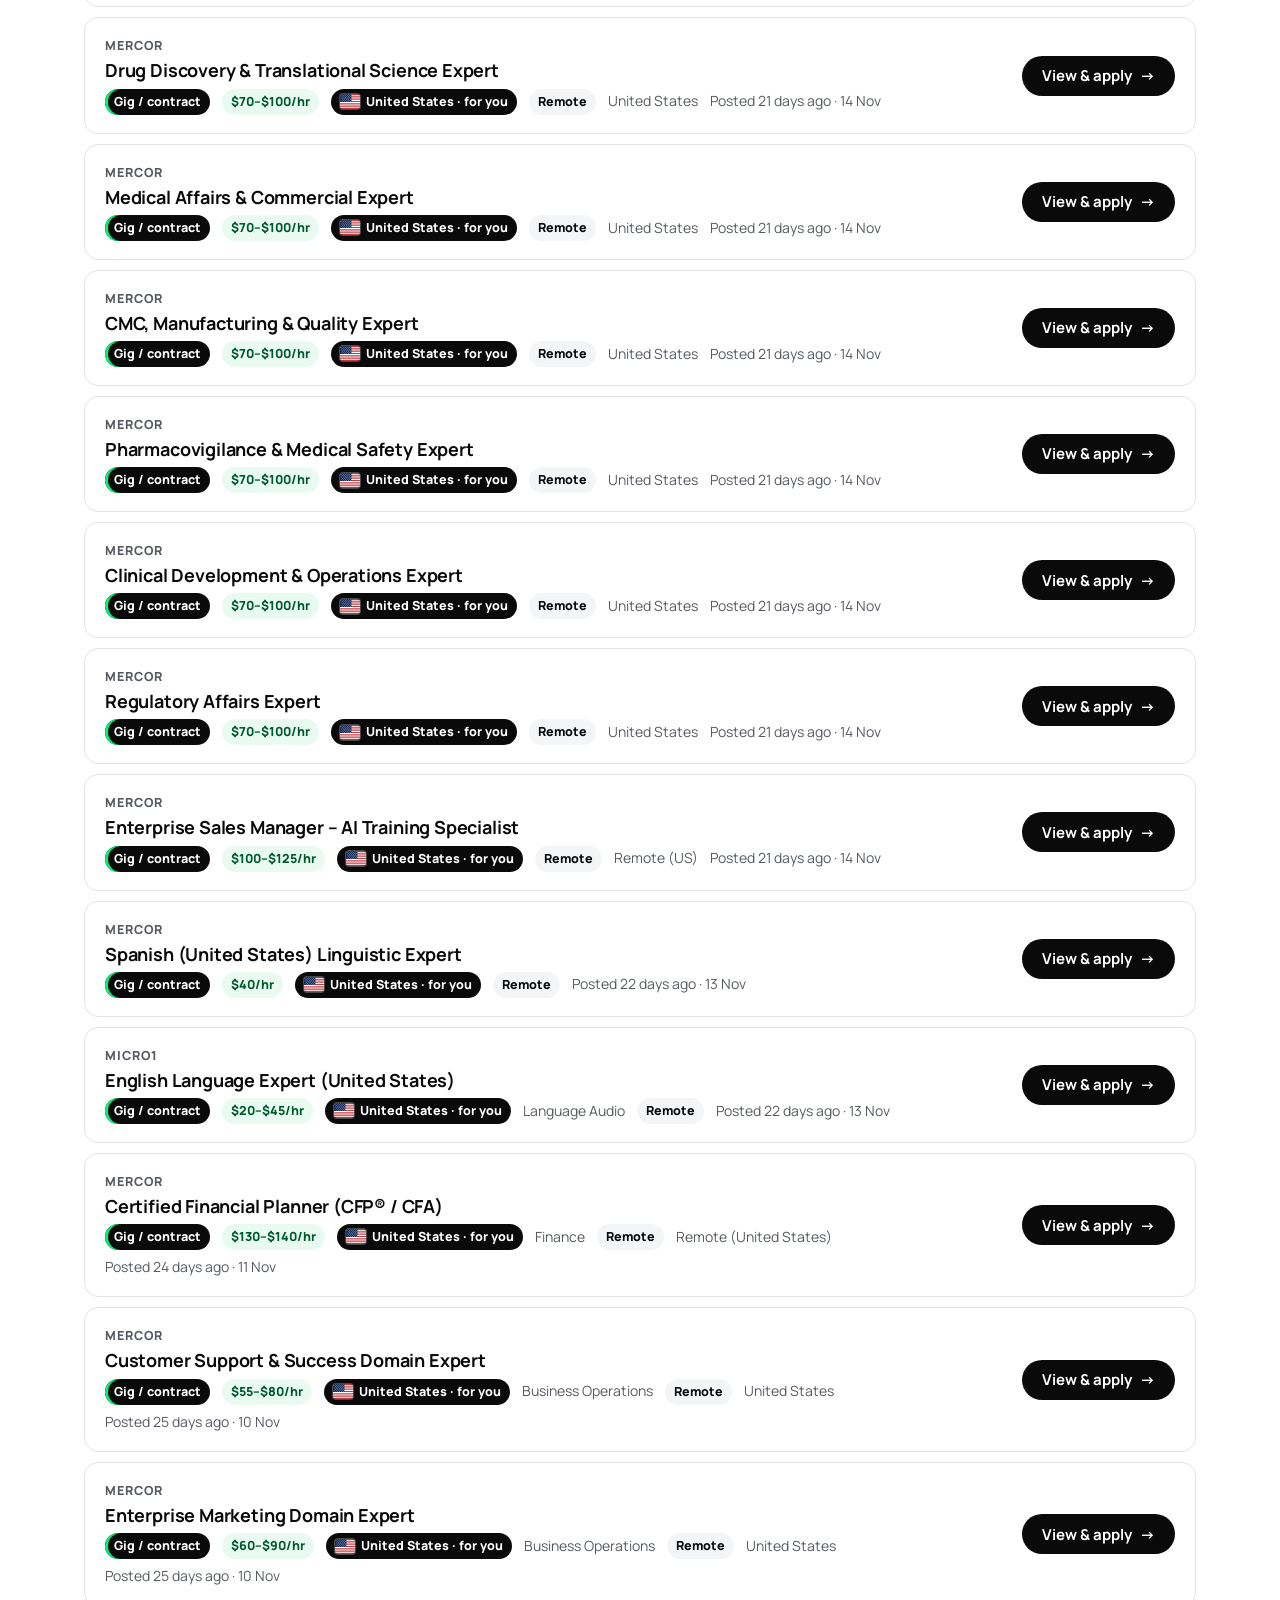
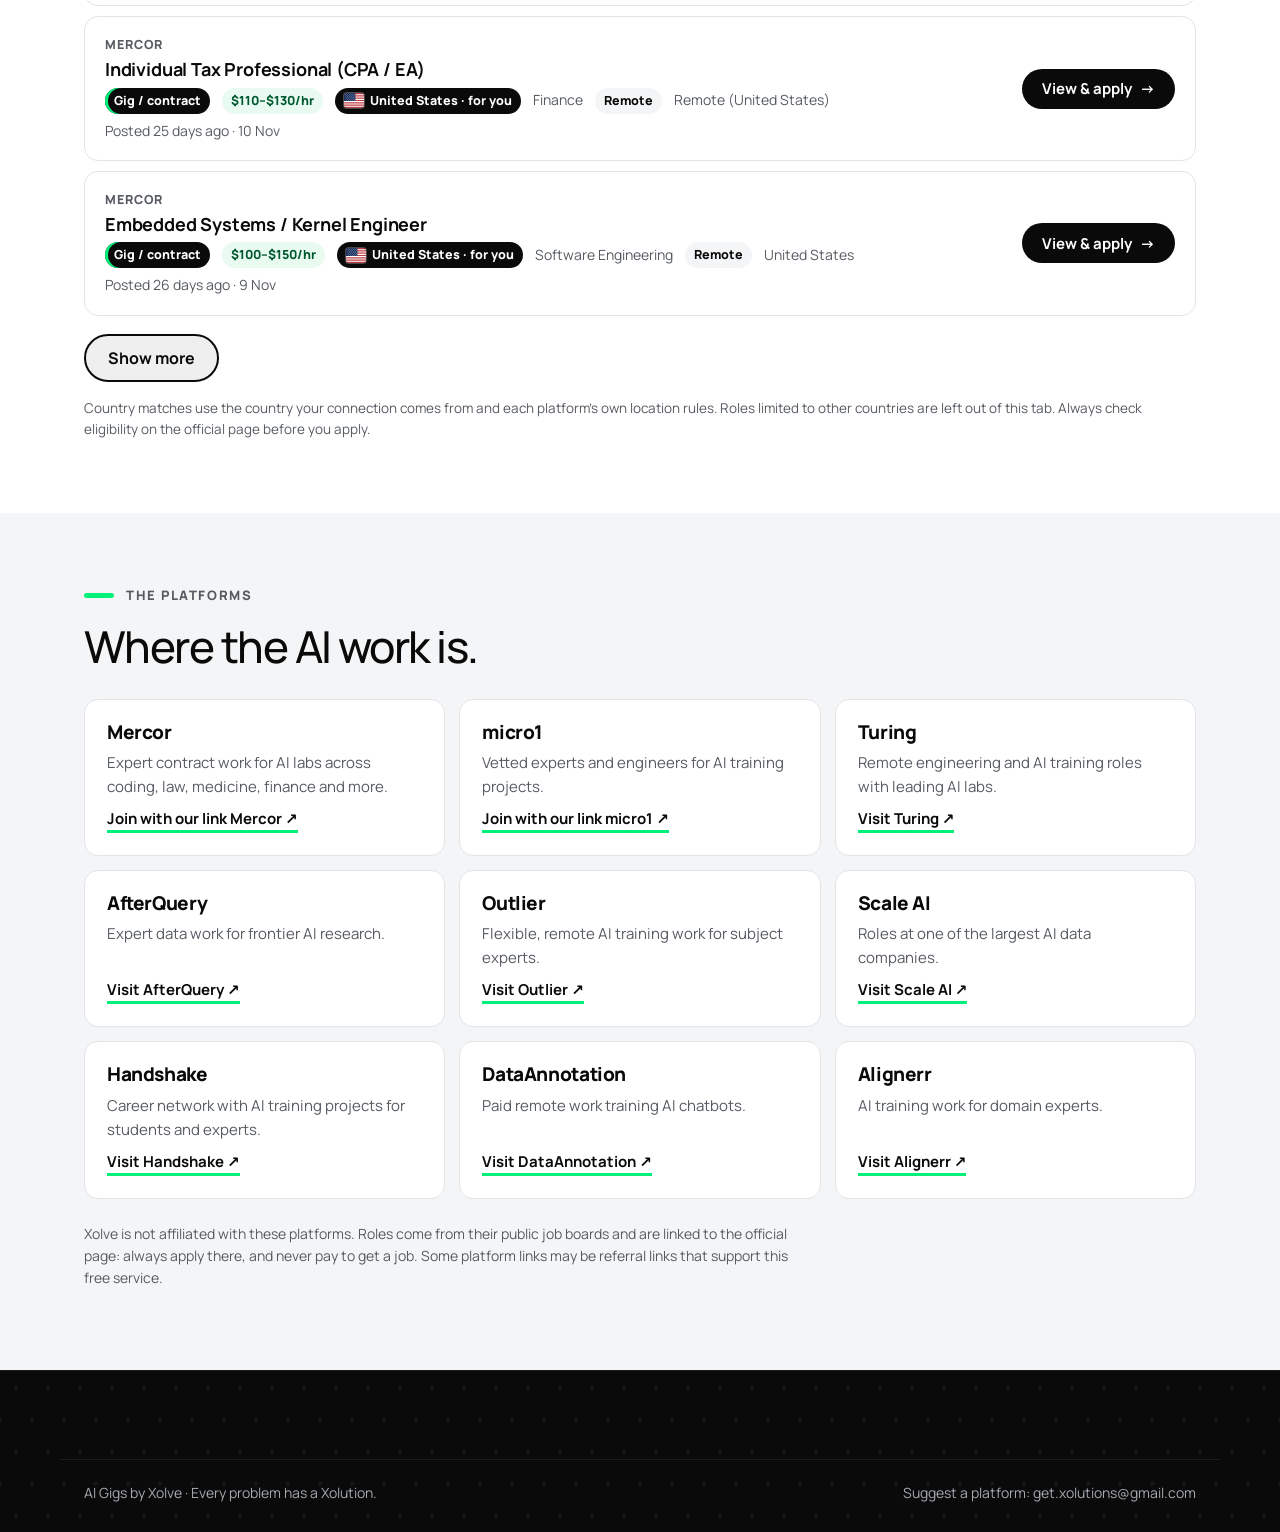
==== commit b3486490: "AI Gigs: use each job's real first-posted date micro1's list feed re-stamps date_posted whenever a j" ====
--- a/gigs/index.html
+++ b/gigs/index.html
@@ -104,7 +104,7 @@
   </div>
 </footer>
 
-<script src="/js/gigs.js?v=4"></script>
+<script src="/js/gigs.js?v=5"></script>
 <script src="/js/xfield.js?v=3"></script>
 <script src="/js/bulb.js?v=2"></script>
 </body>
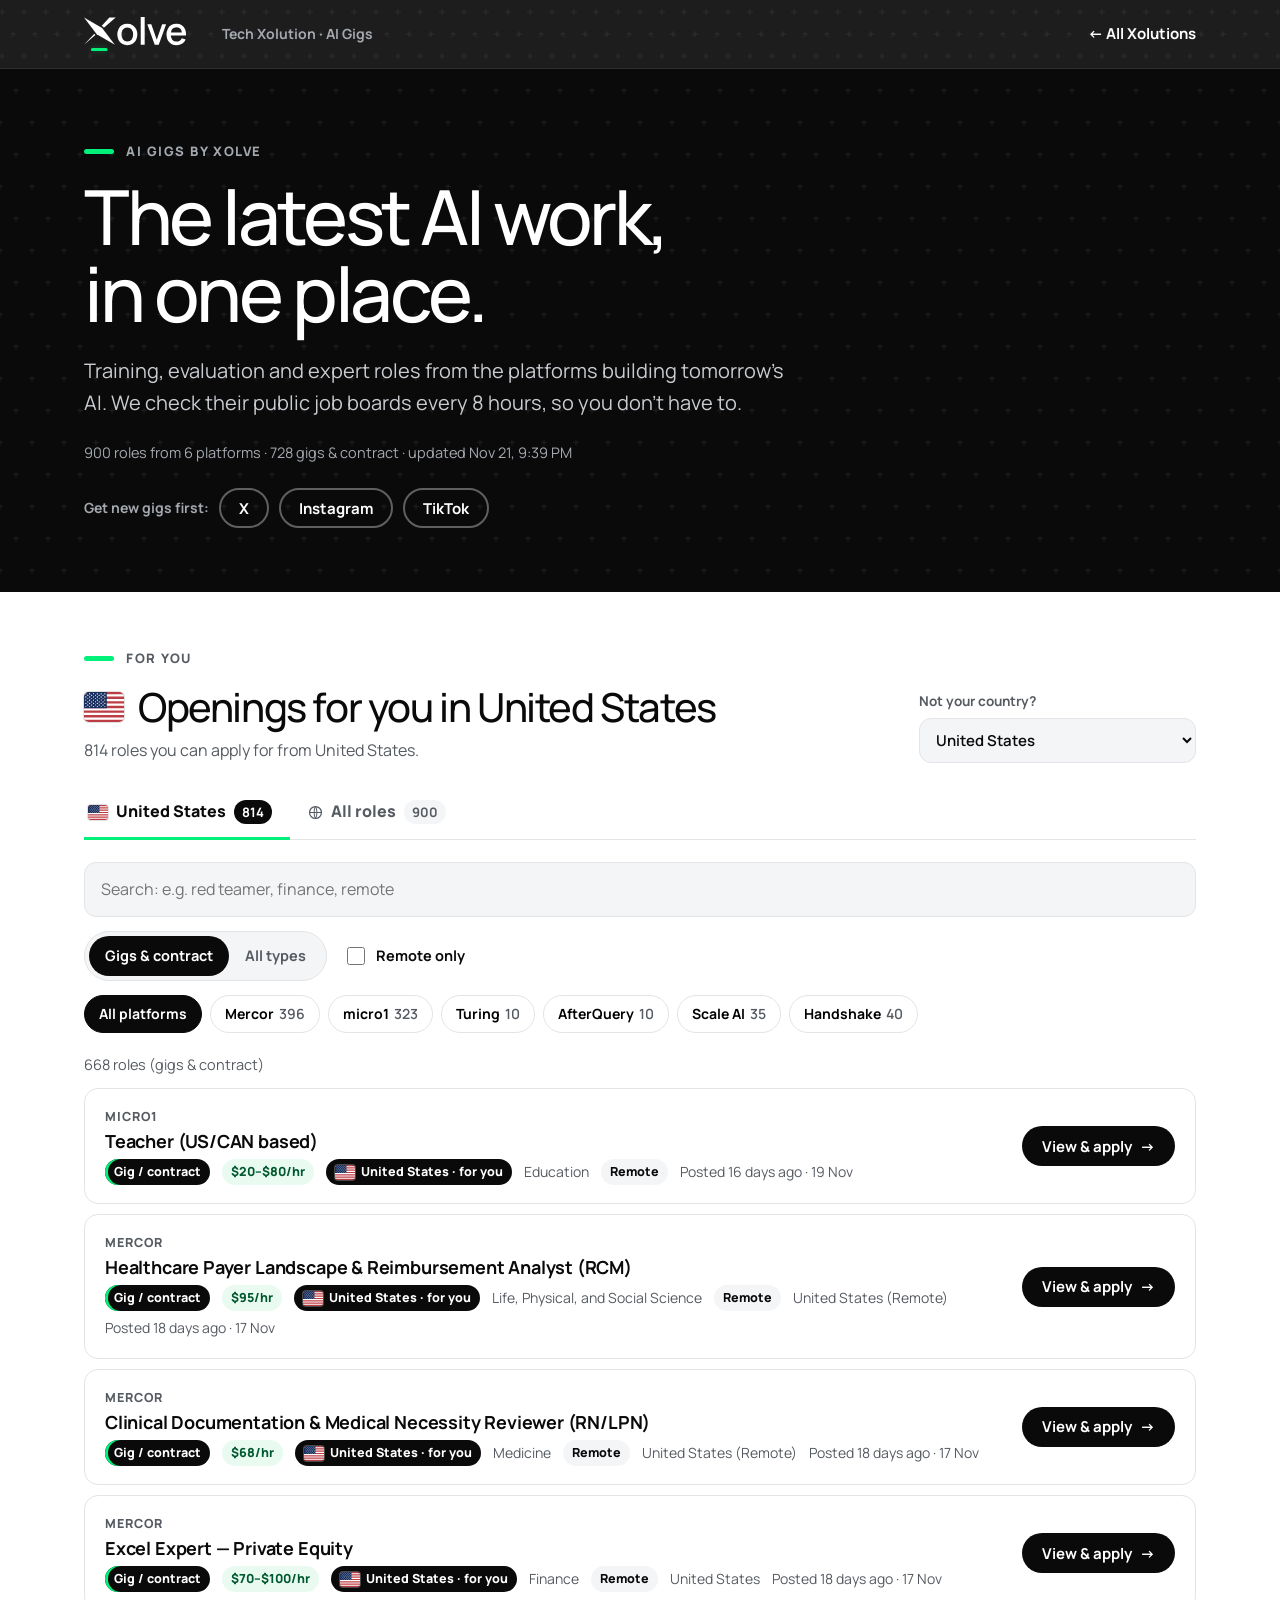
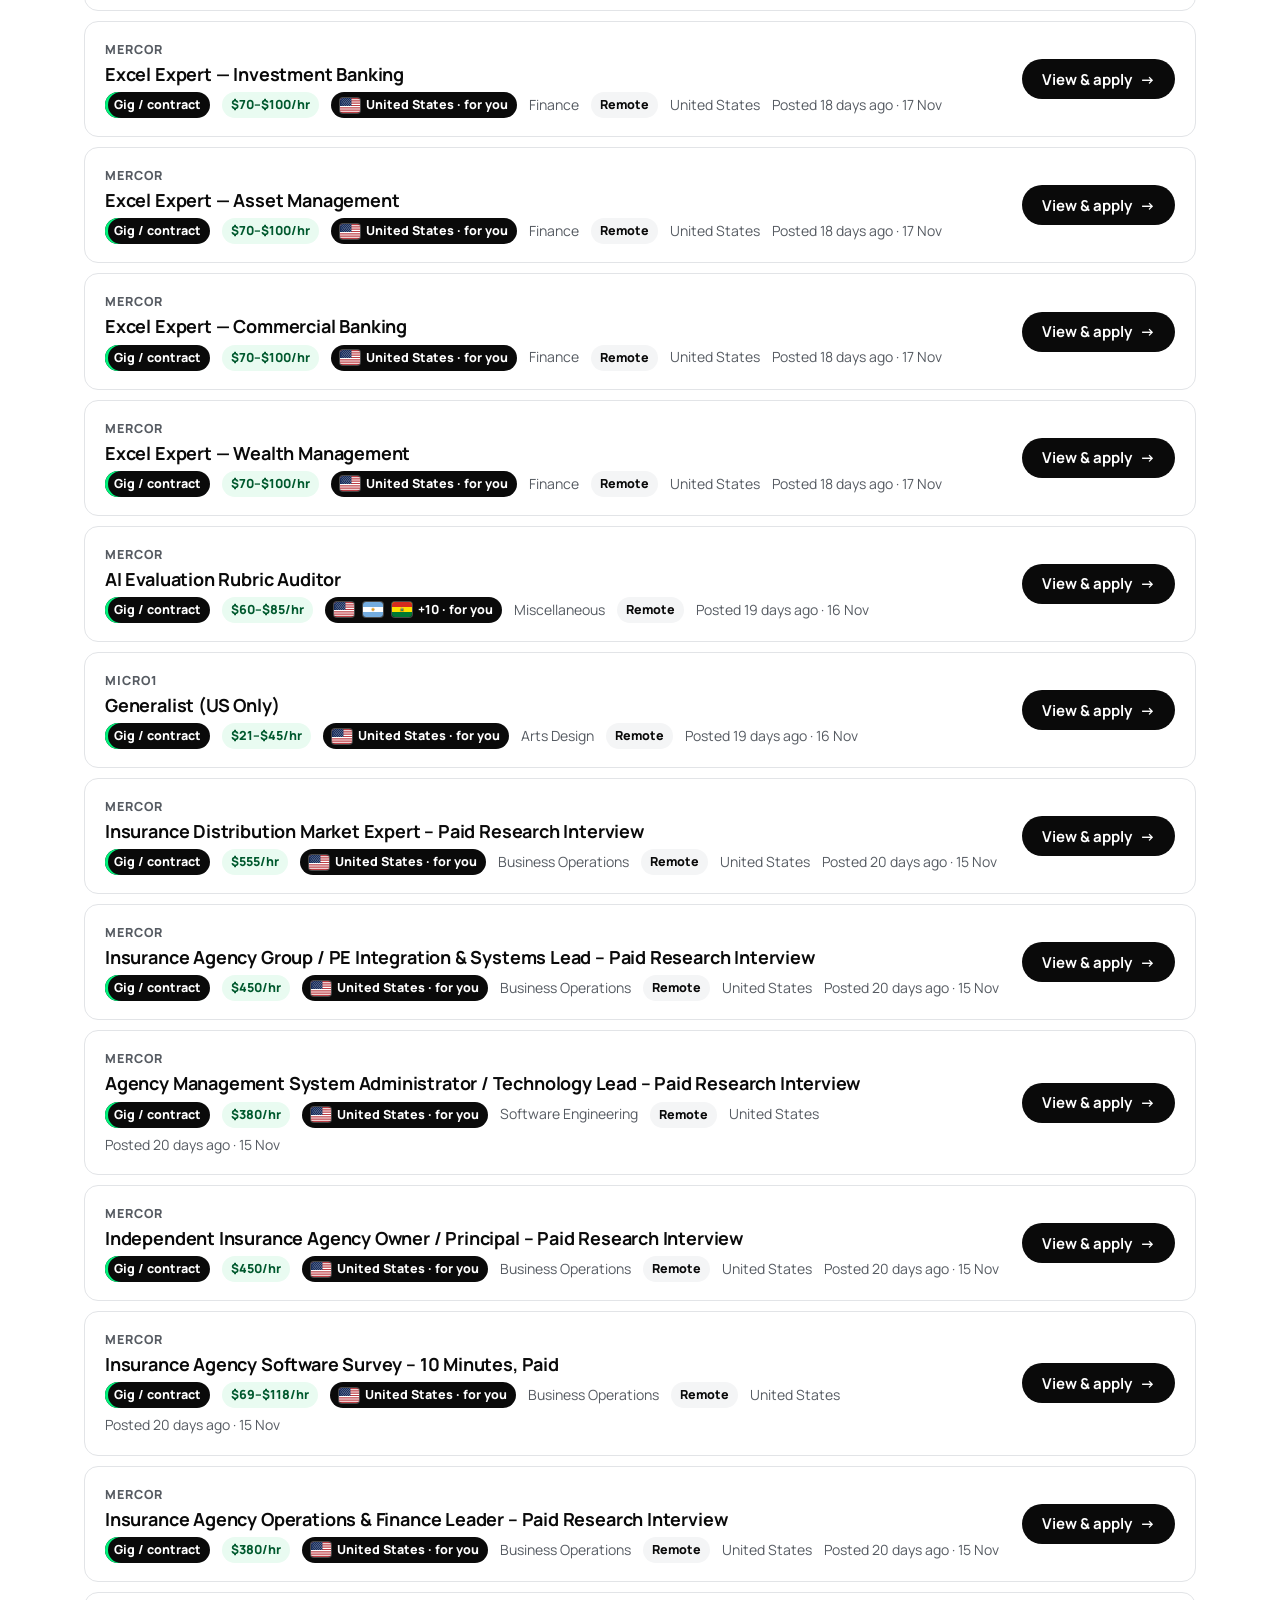
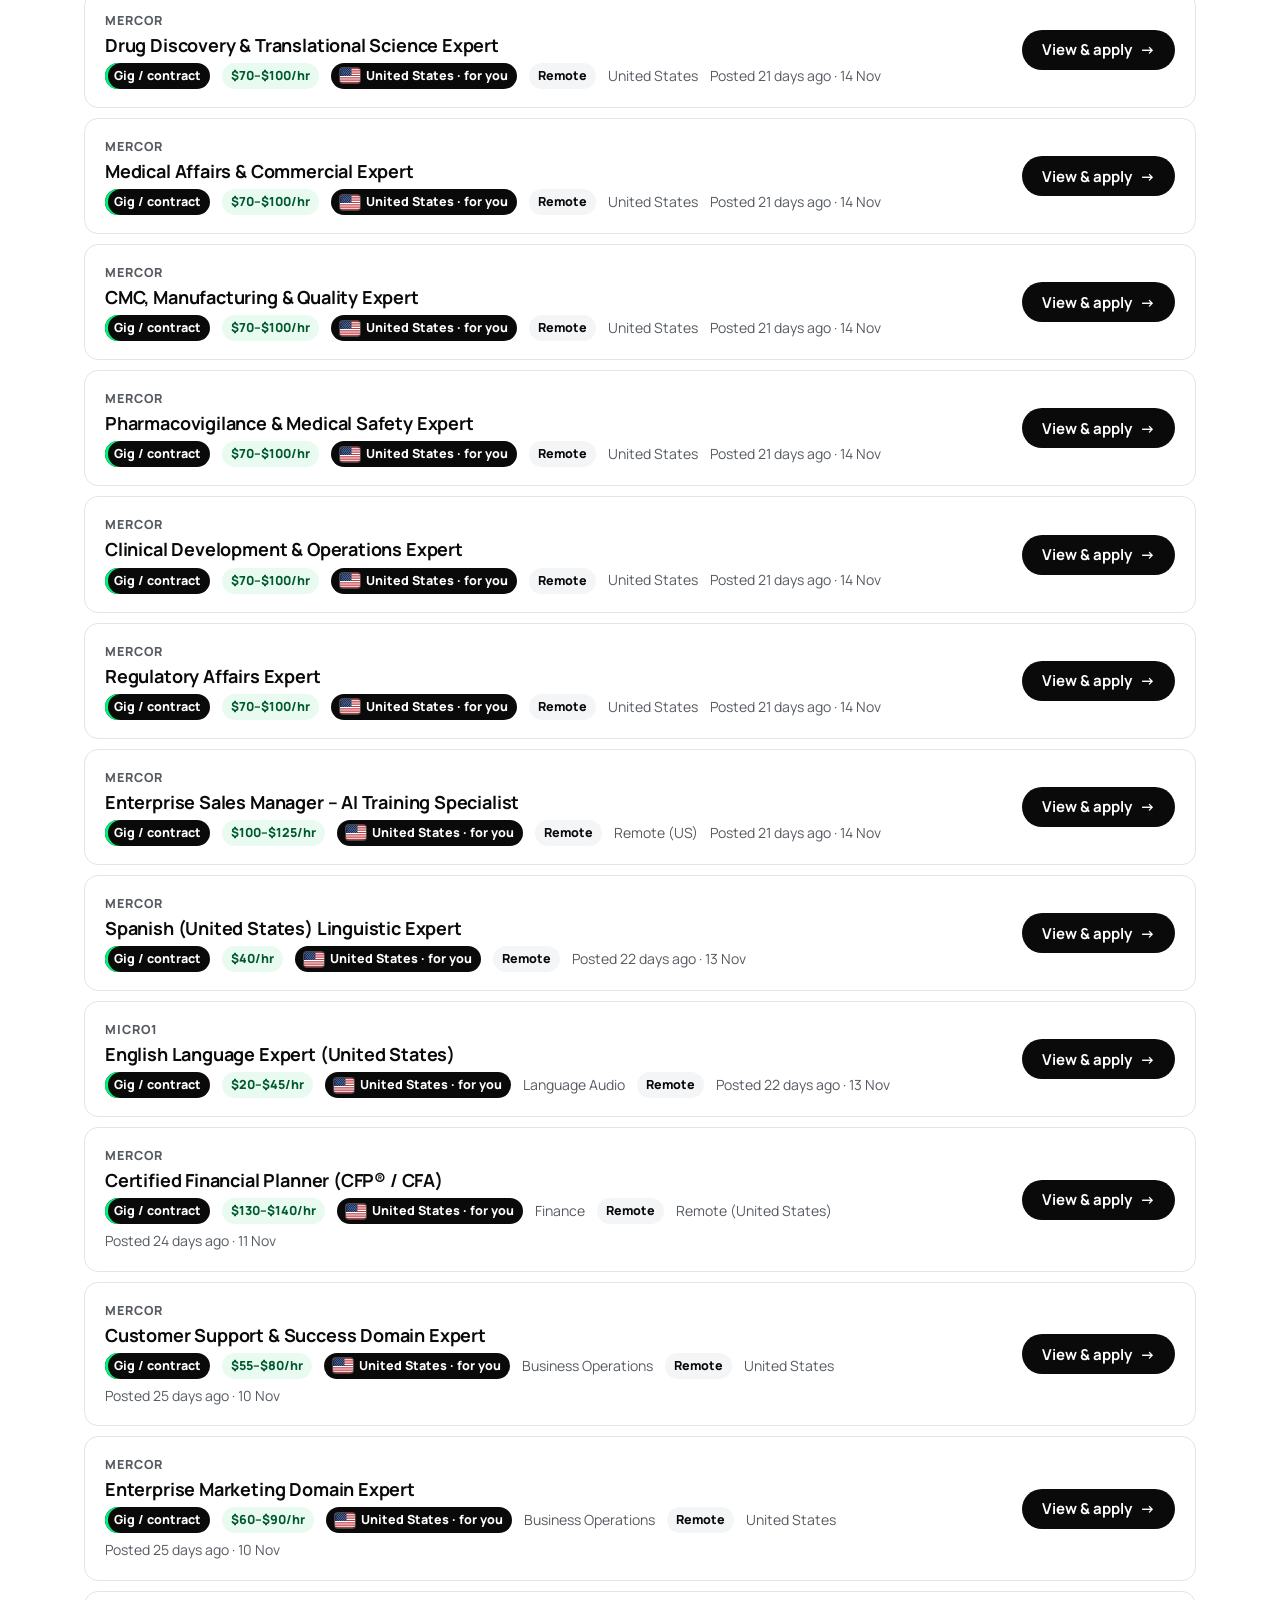
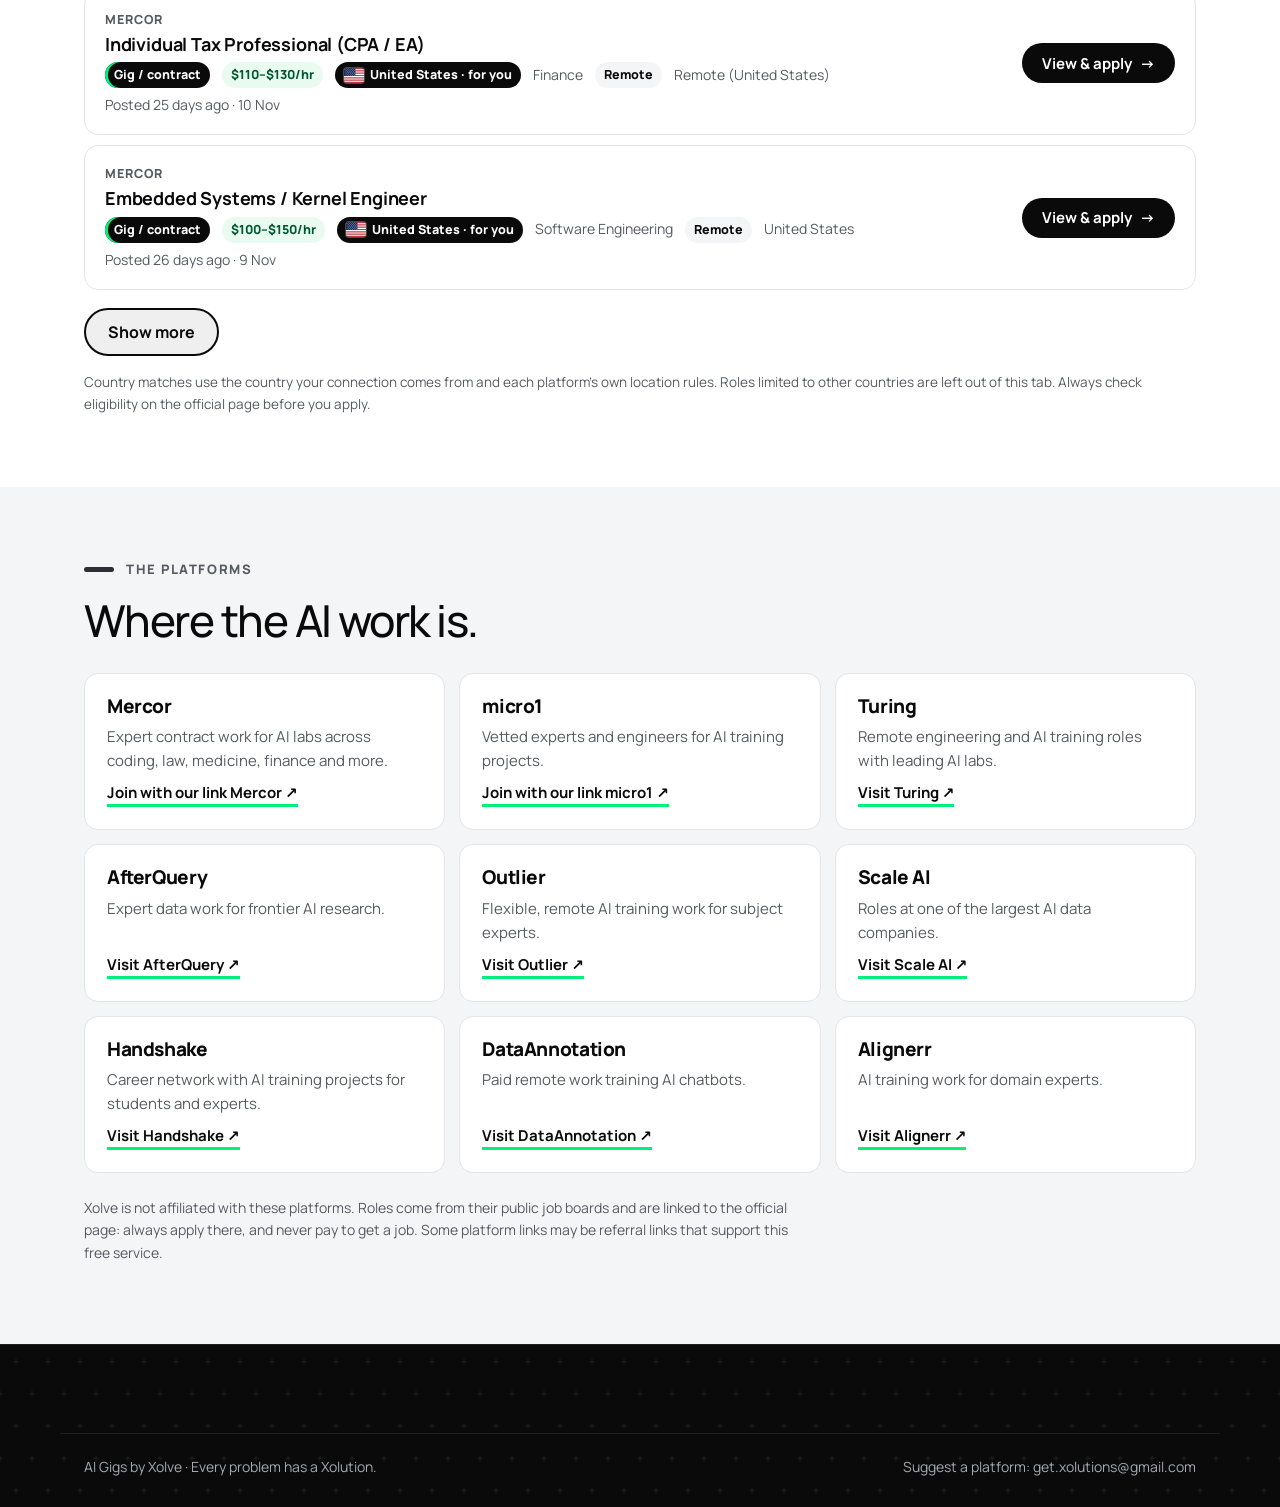
==== commit 34116dca: "AI Gigs: shorter country tab intro Co-Authored-By: Claude Opus 5.5 <noreply@anthropic.com>" ====
--- a/gigs/index.html
+++ b/gigs/index.html
@@ -104,7 +104,7 @@
   </div>
 </footer>
 
-<script src="/js/gigs.js?v=5"></script>
+<script src="/js/gigs.js?v=6"></script>
 <script src="/js/xfield.js?v=3"></script>
 <script src="/js/bulb.js?v=2"></script>
 </body>
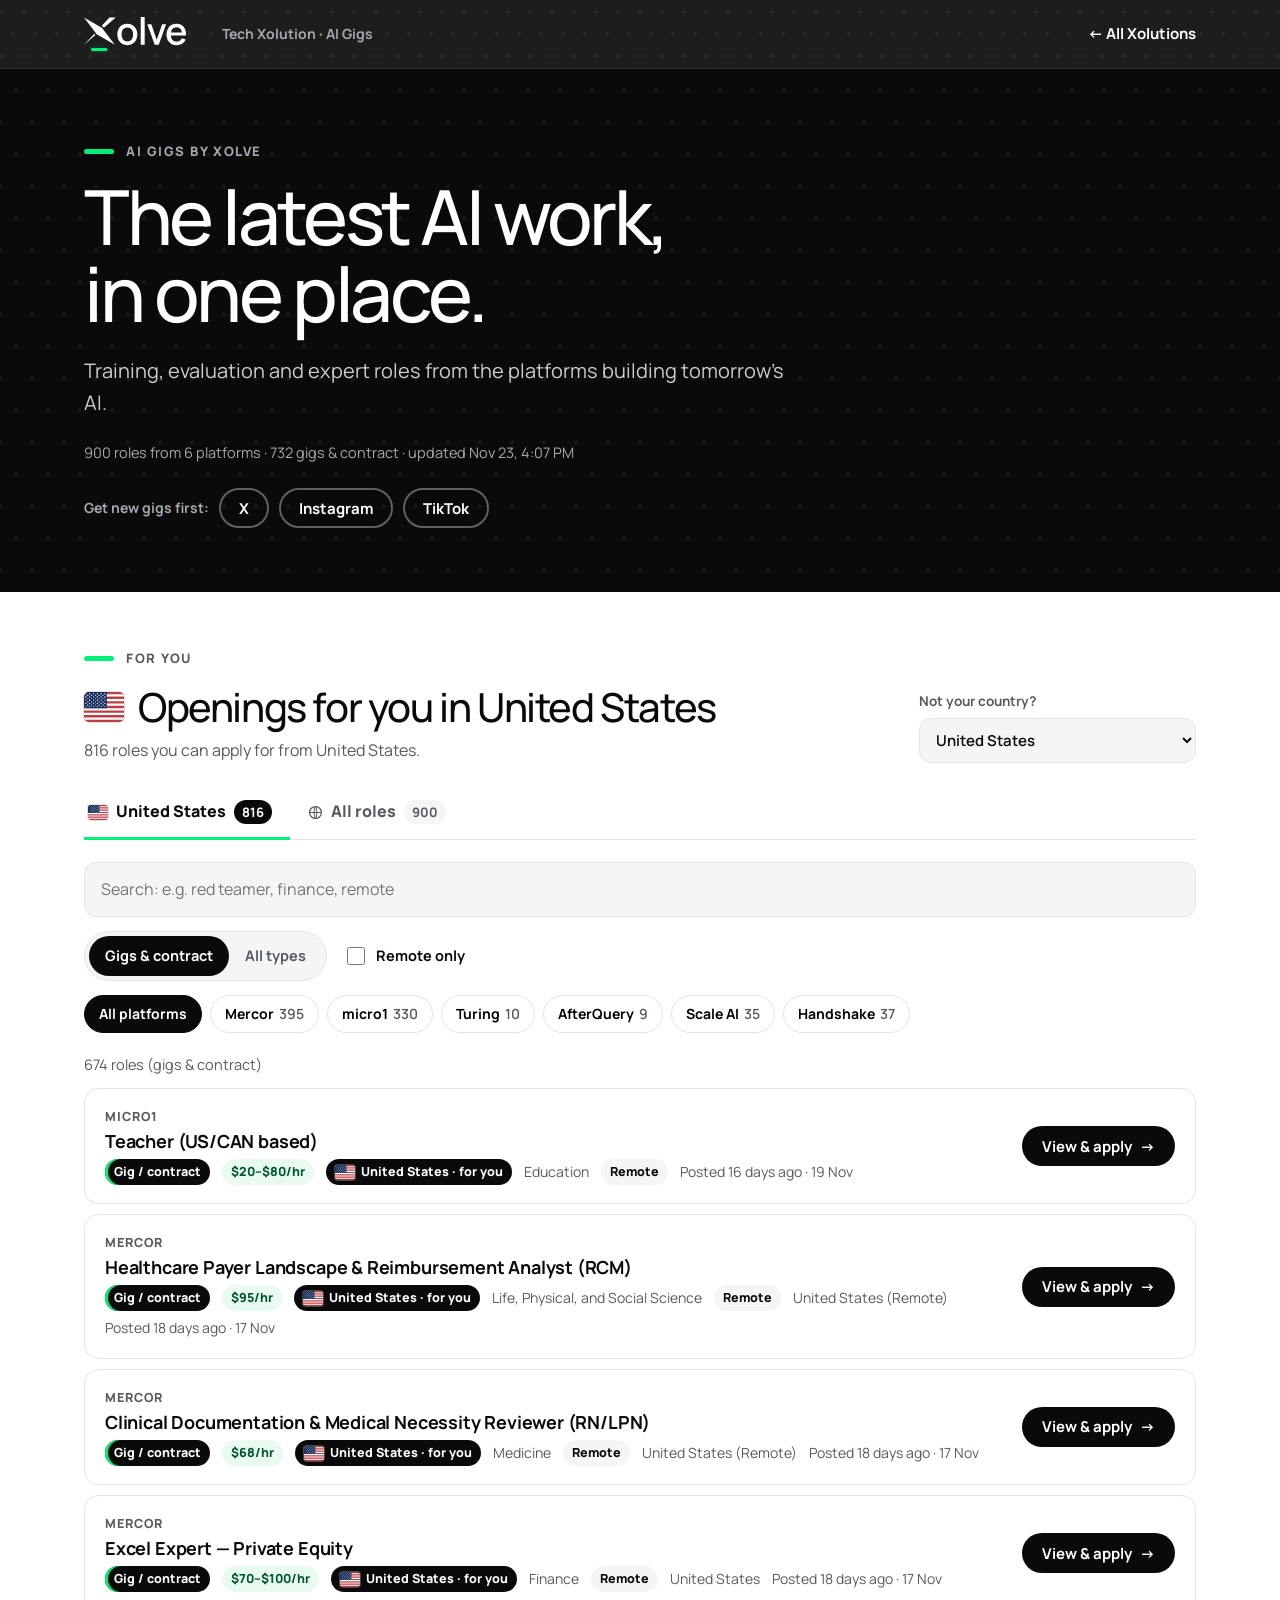
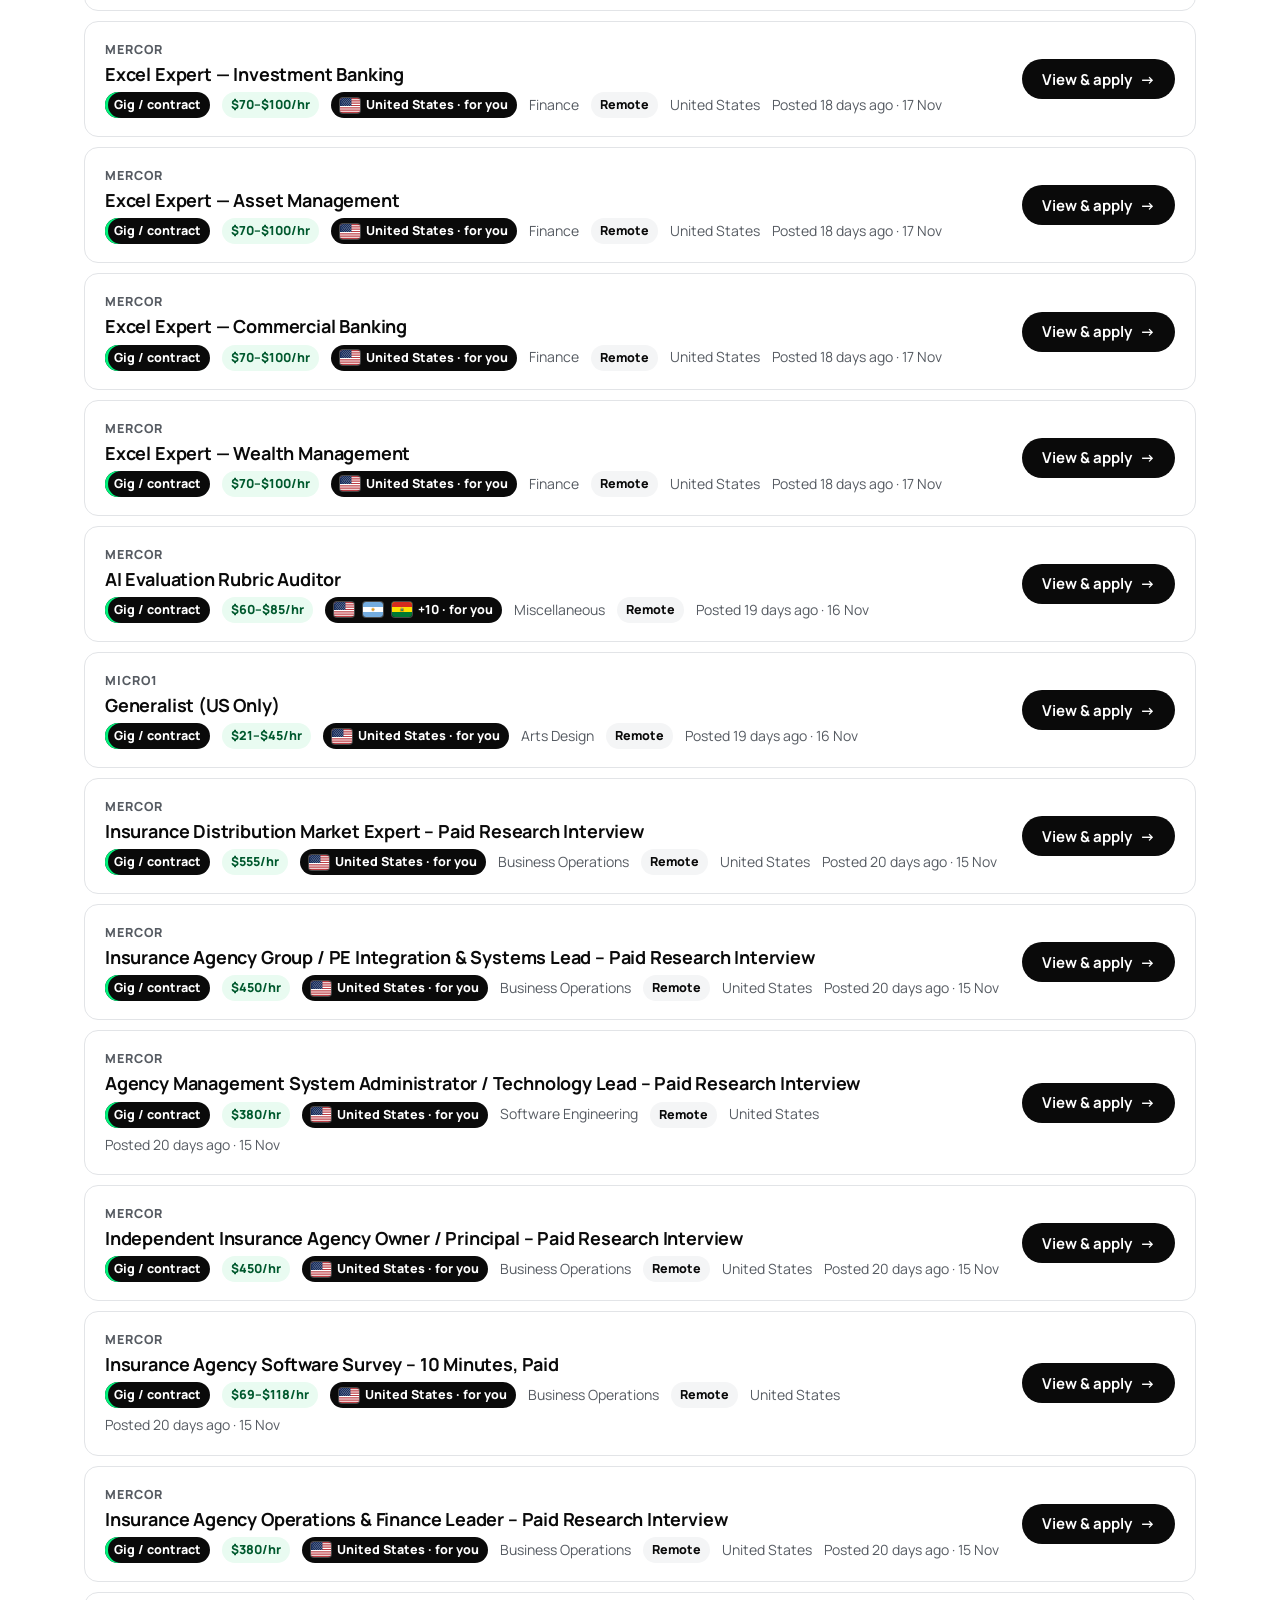
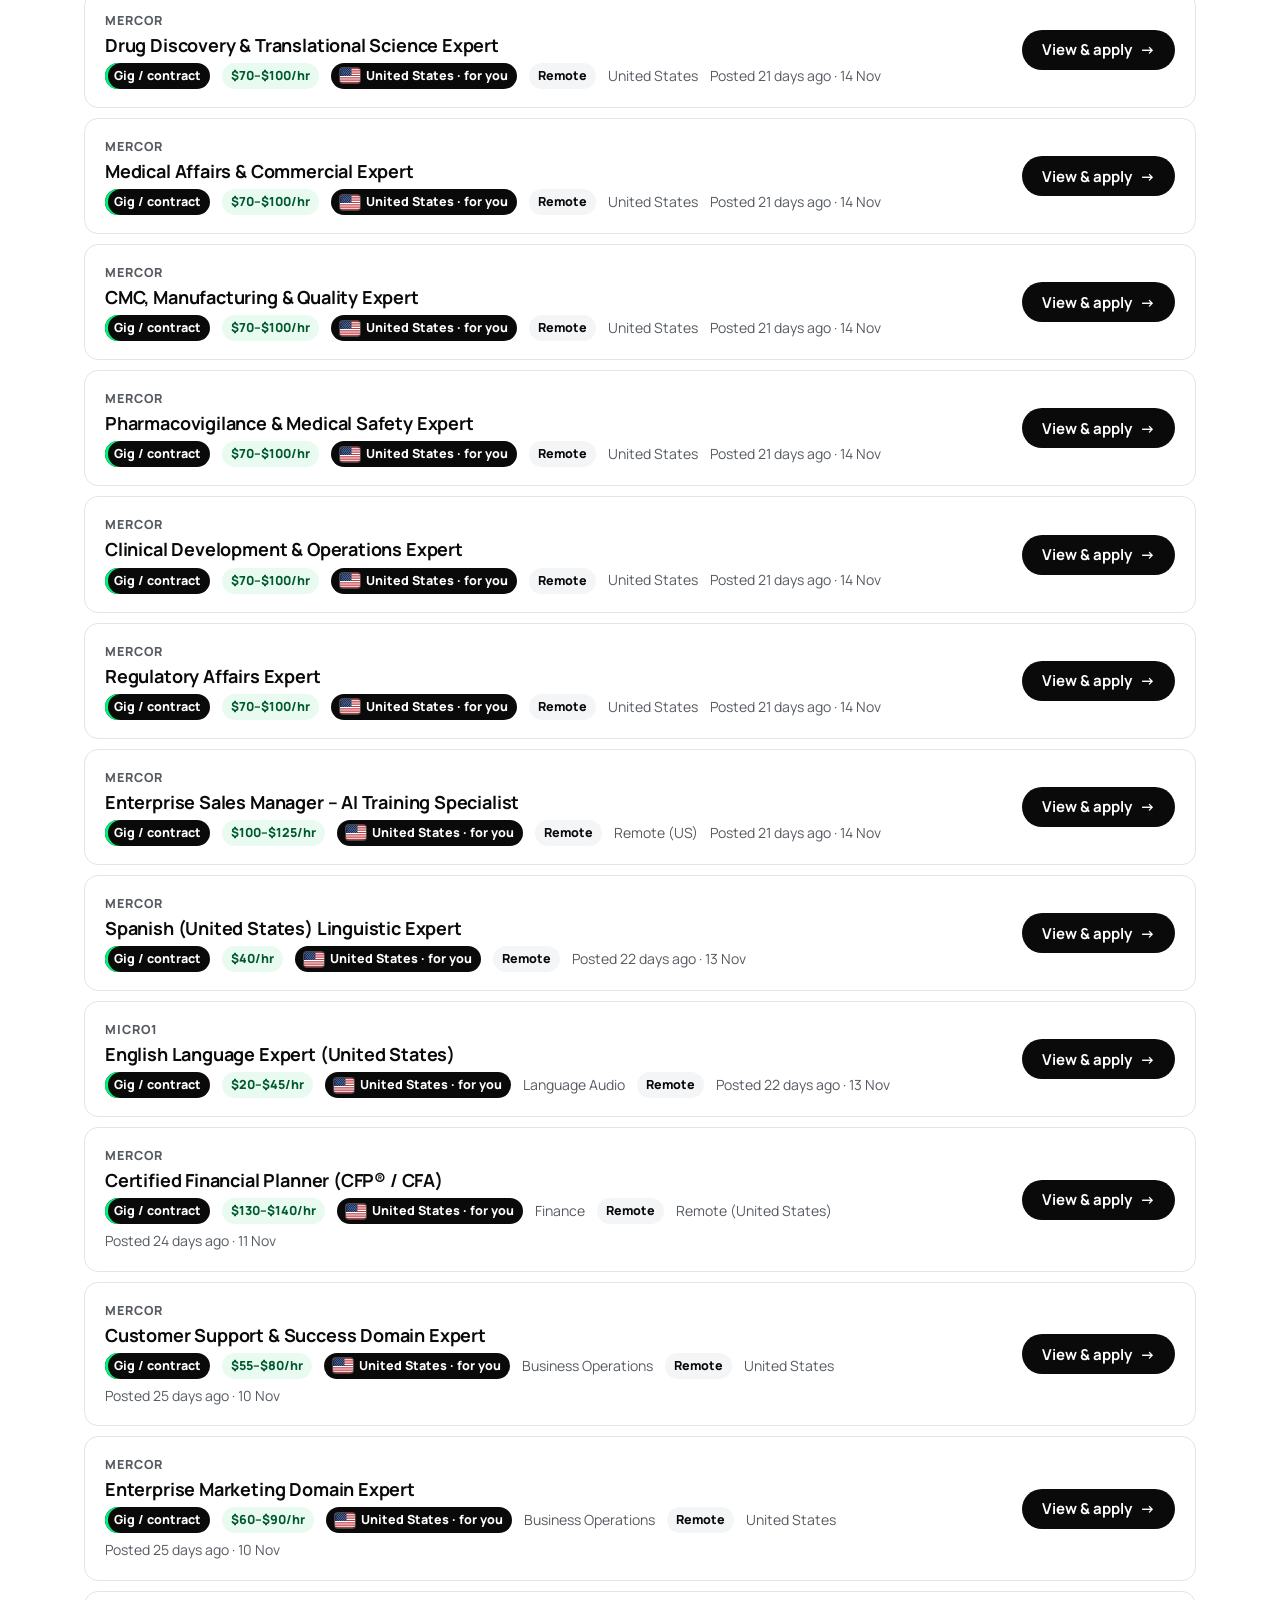
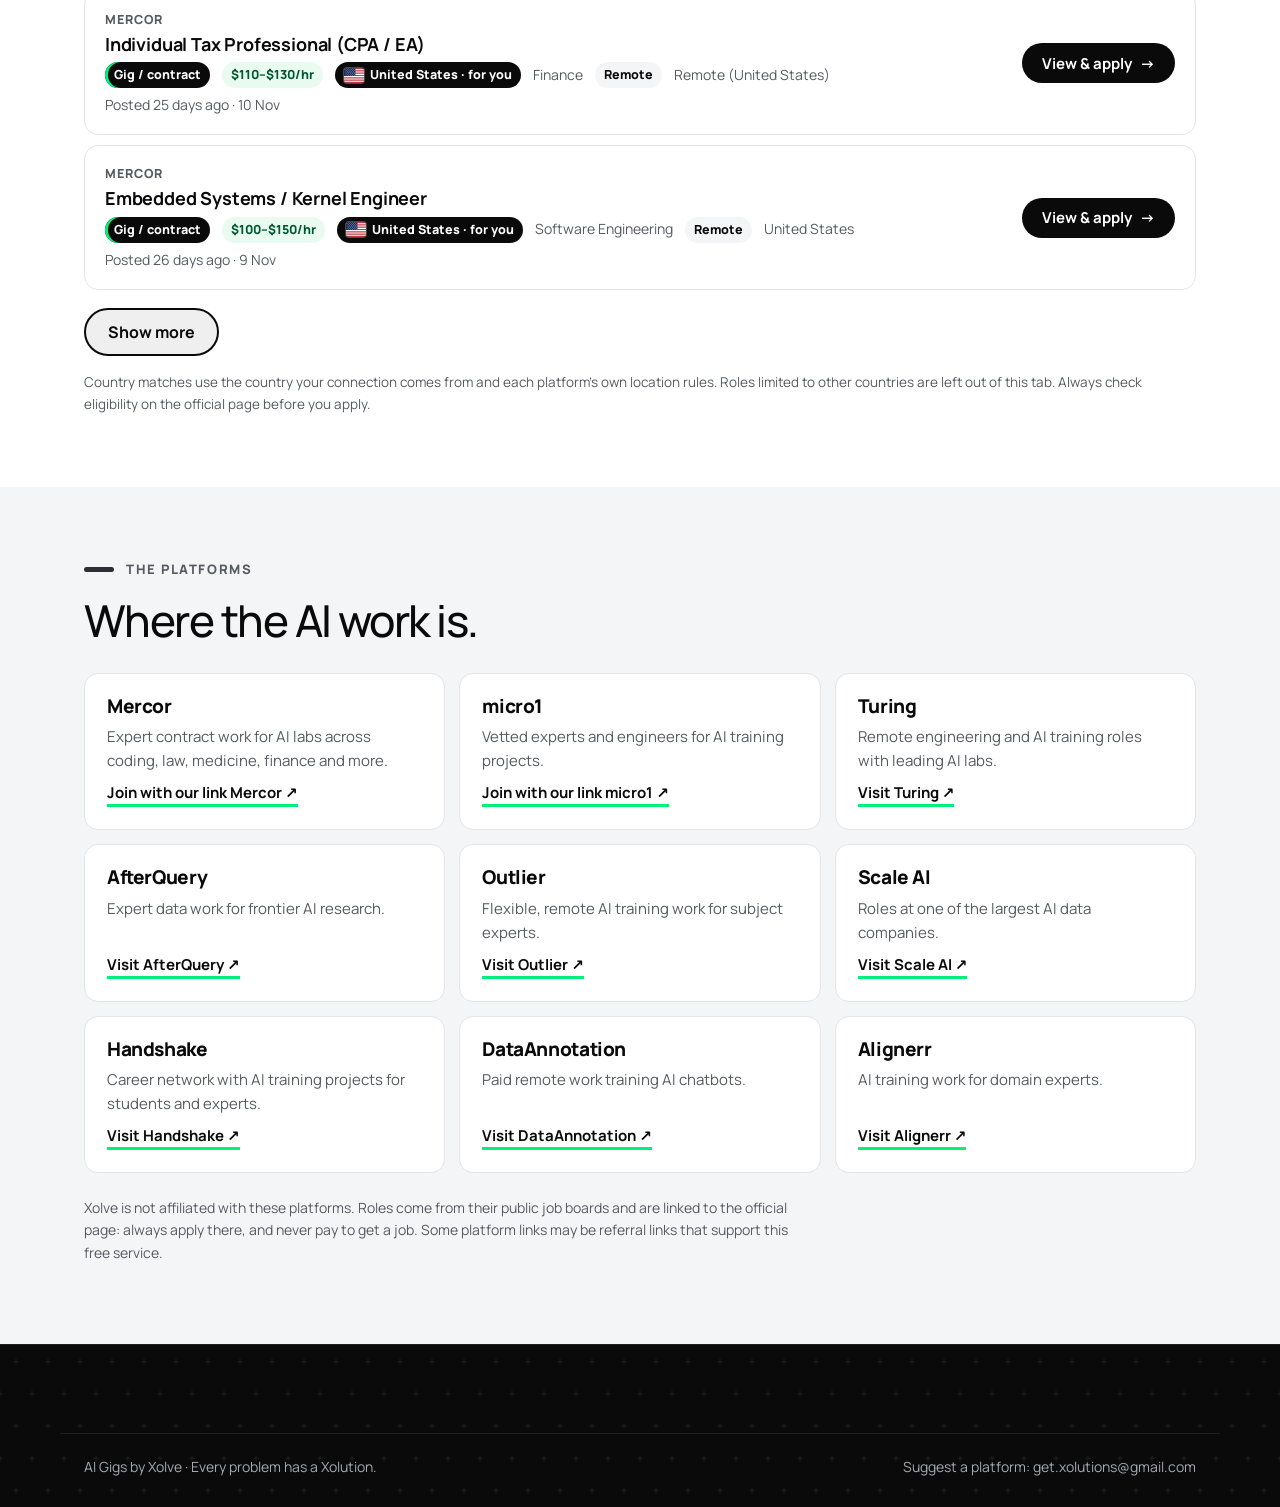
==== commit 5fb2b893: "AI Gigs: drop the 'every 8 hours' line; refresh all listings including micro1 Co-Authored-By: Claude" ====
--- a/gigs/index.html
+++ b/gigs/index.html
@@ -42,7 +42,7 @@
     <div class="wrap">
       <p class="kicker kicker--dark">AI Gigs by Xolve</p>
       <h1 class="gx__title">The latest AI work, in one place.</h1>
-      <p class="gx__lead">Training, evaluation and expert roles from the platforms building tomorrow's AI. We check their public job boards every 8 hours, so you don't have to.</p>
+      <p class="gx__lead">Training, evaluation and expert roles from the platforms building tomorrow's AI.</p>
       <p class="gx__meta" id="gxMeta" aria-live="polite">Loading the latest roles…</p>
       <div class="gx__social" id="gxSocial" hidden>
         <span>Get new gigs first:</span>
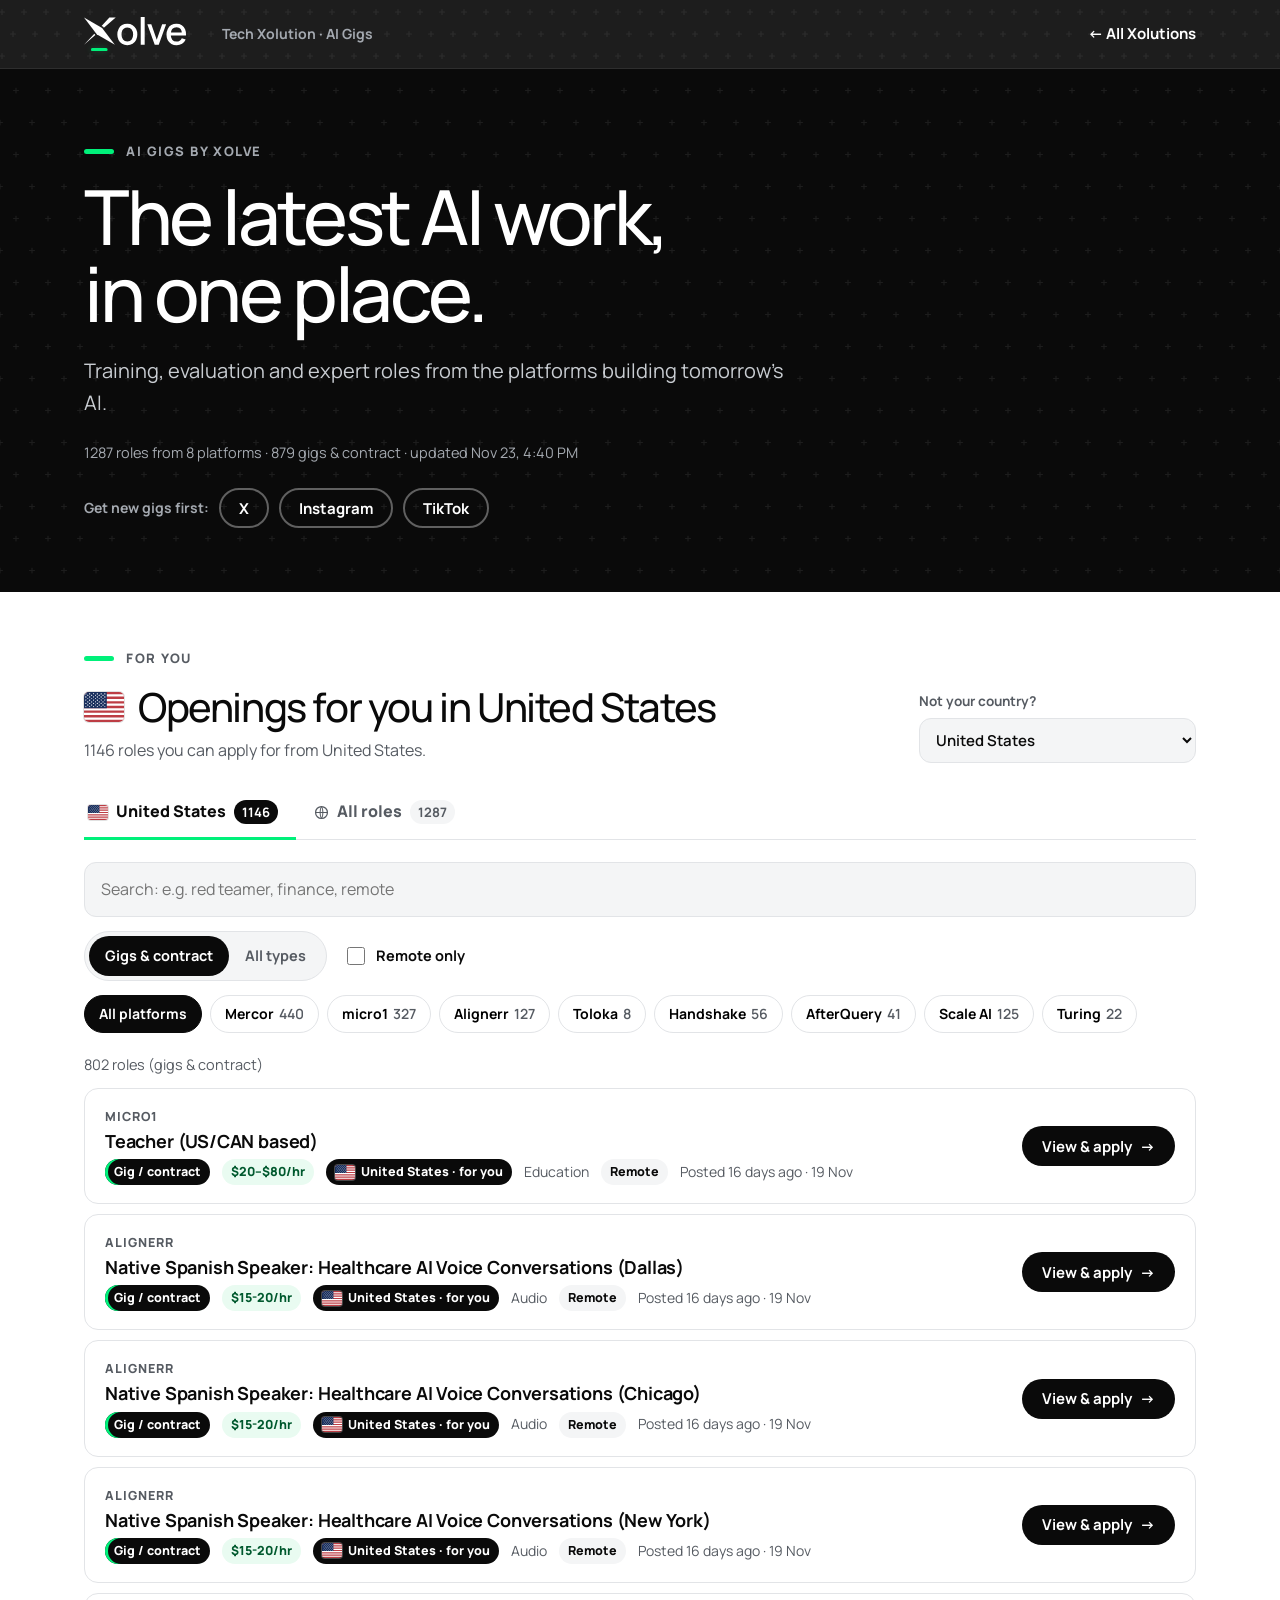
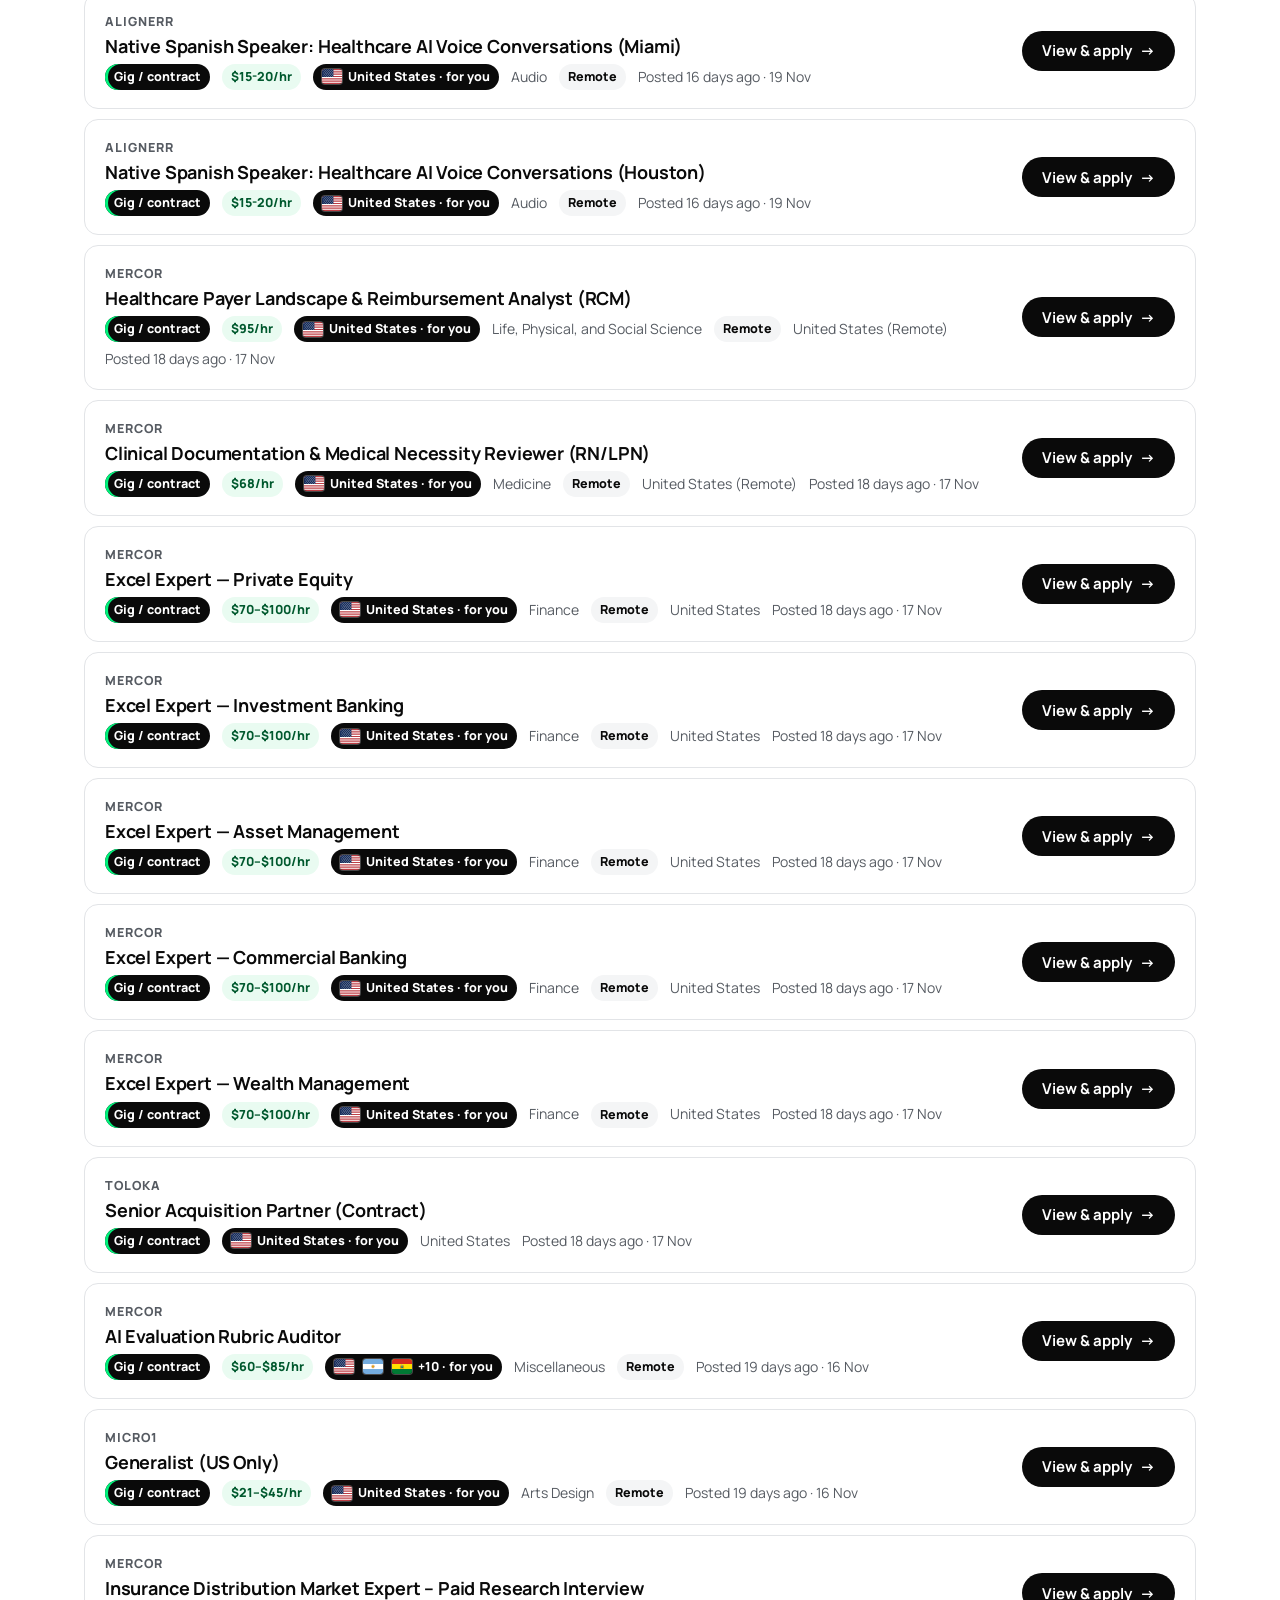
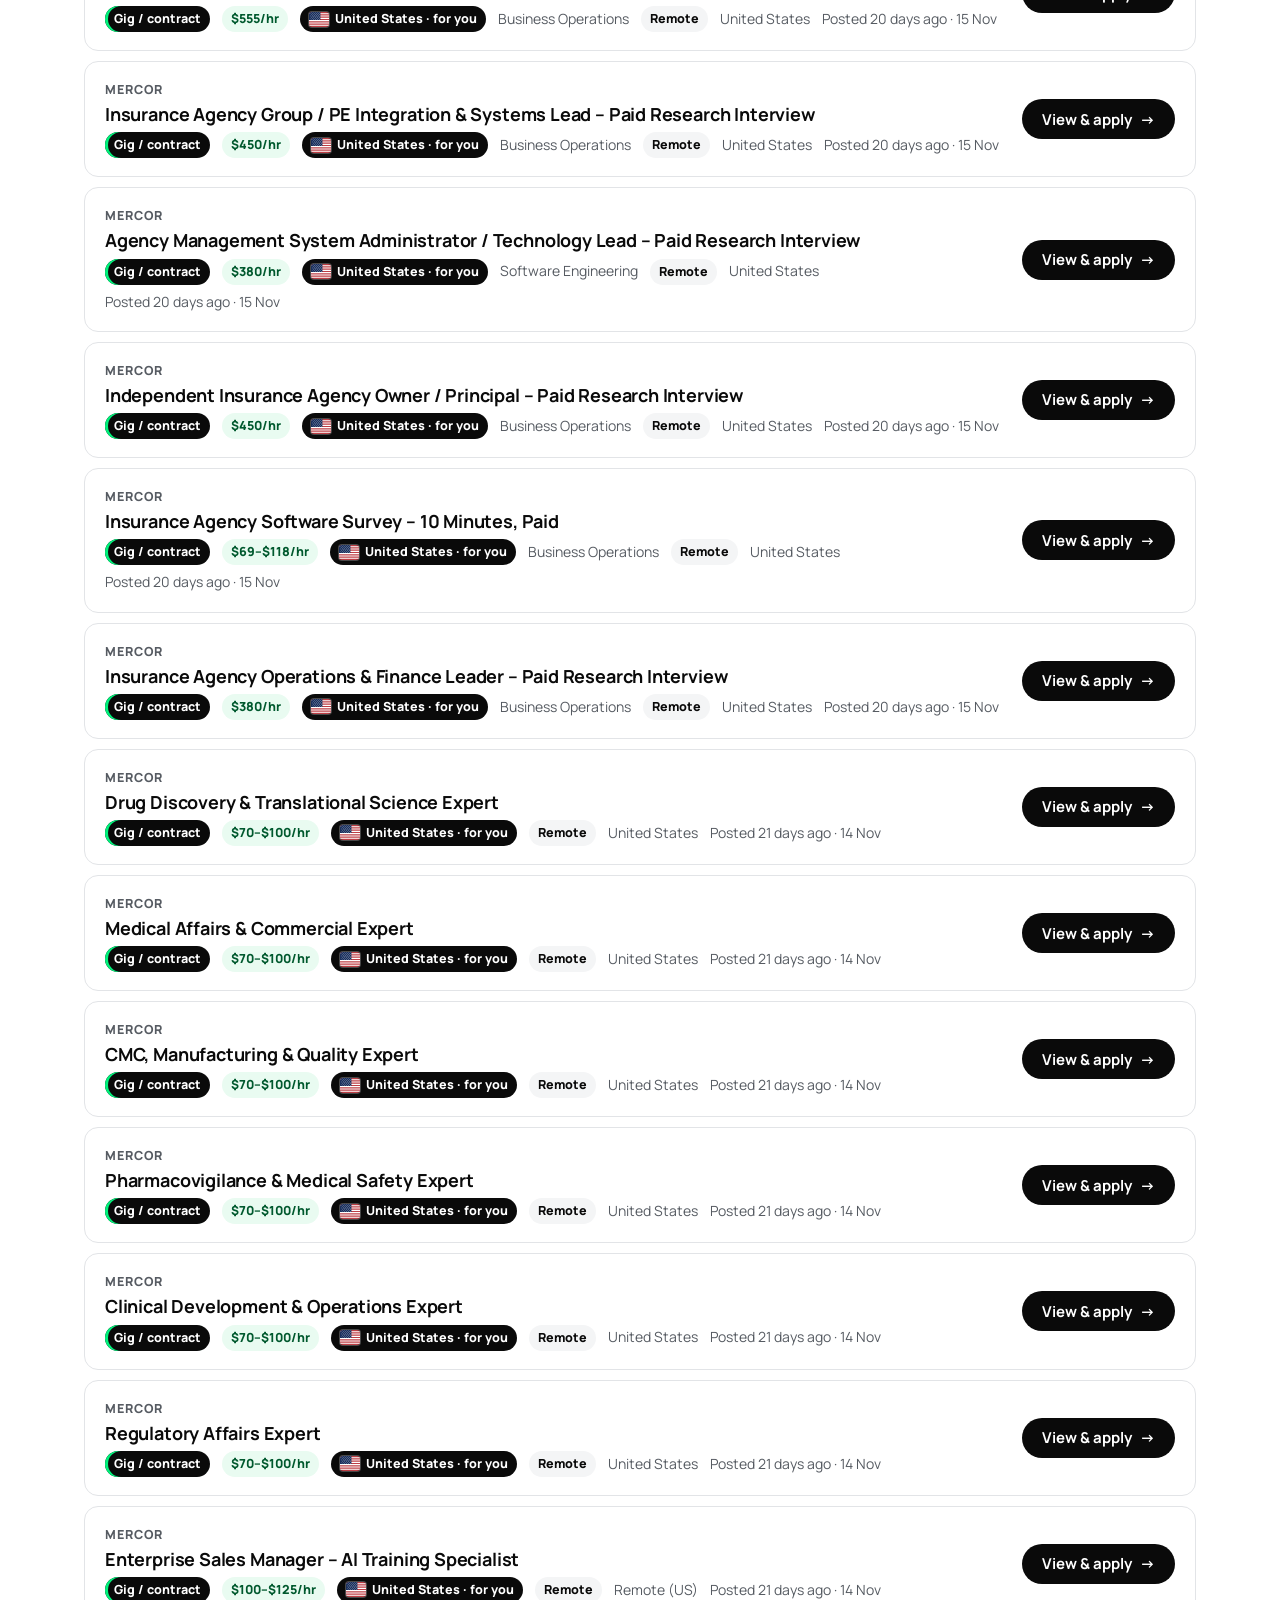
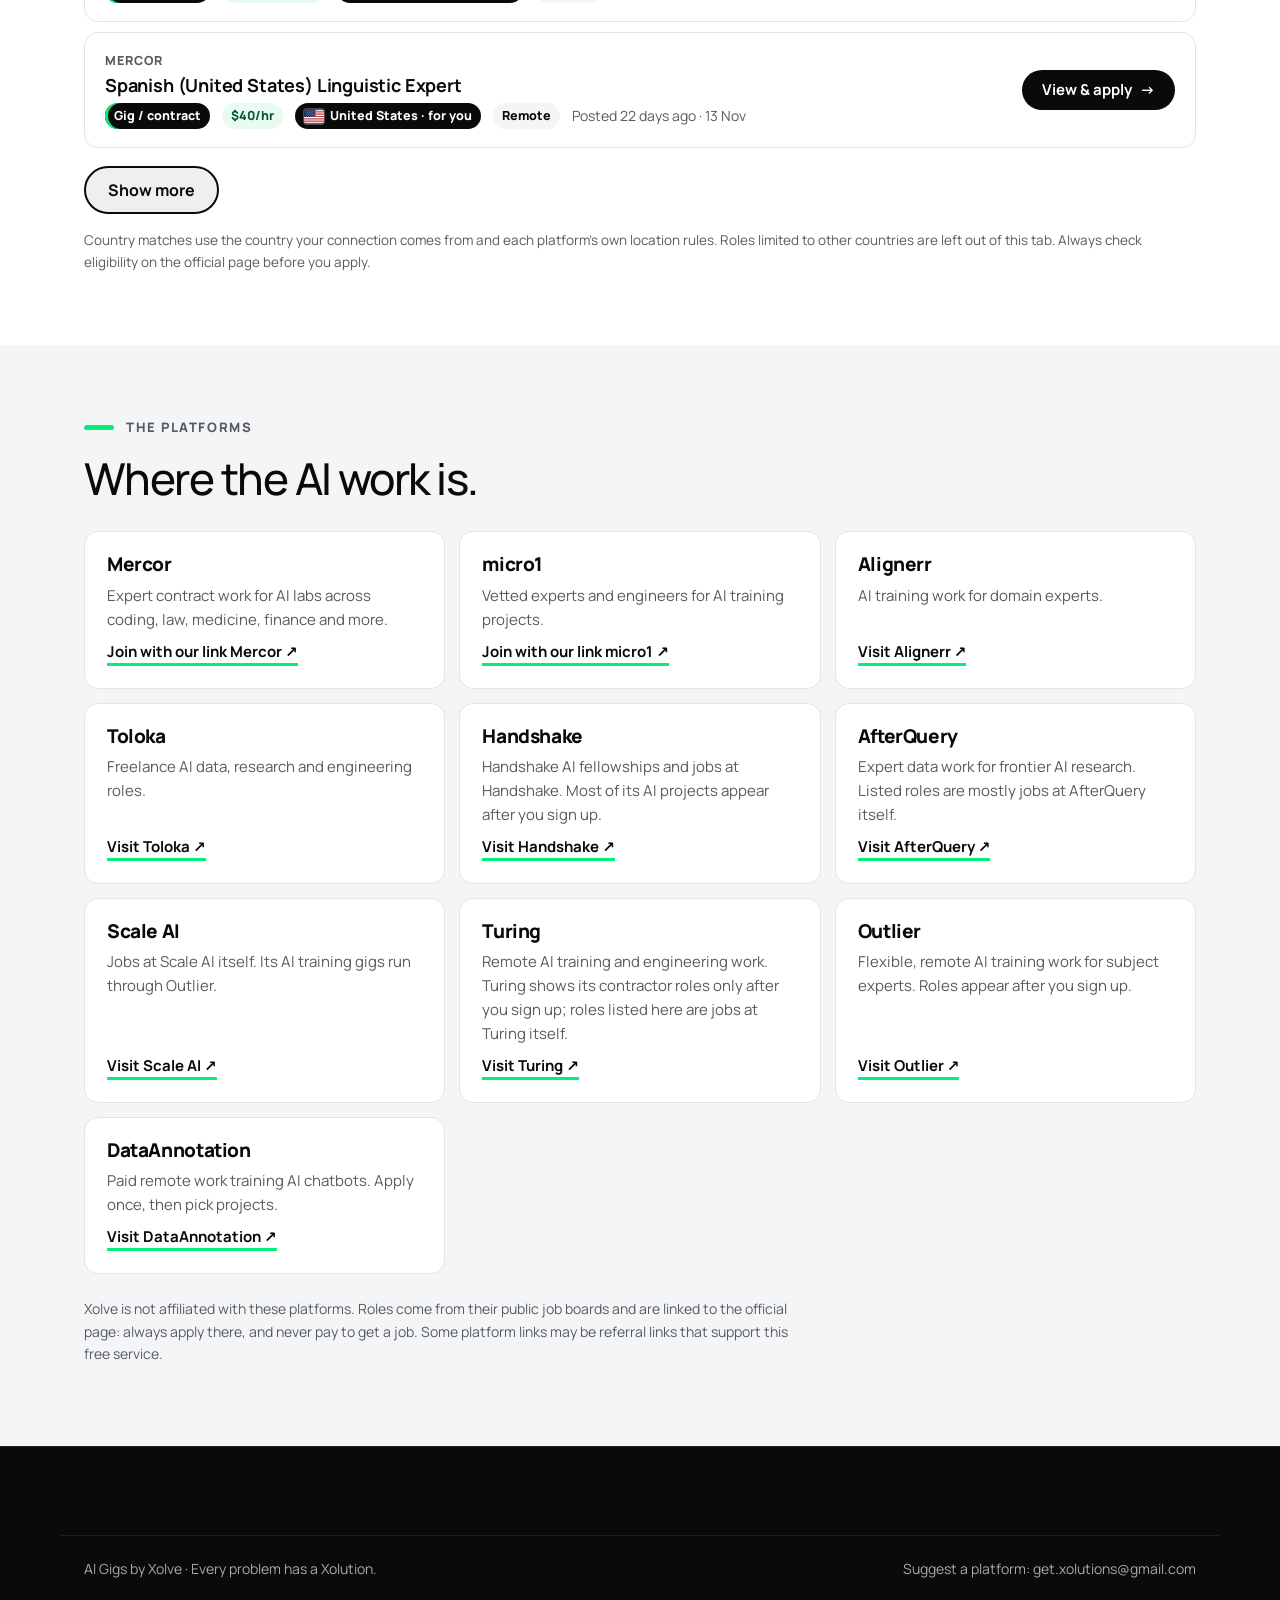
==== commit 72e905b1: "AI Gigs: add Alignerr and Toloka, fix region parsing, honest platform notes Audit found only Mercor'" ====
--- a/gigs/index.html
+++ b/gigs/index.html
@@ -4,15 +4,15 @@
 <meta charset="utf-8">
 <script>if (location.hostname === "xolve-it.github.io") location.replace("https://xolve-it.pages.dev" + location.pathname + location.search + location.hash);</script>
 <meta name="viewport" content="width=device-width, initial-scale=1">
-<title>AI Gigs by Xolve — the latest AI work, every 8 hours</title>
-<meta name="description" content="The latest AI training, evaluation and expert roles from Mercor, Turing, AfterQuery, Scale AI, Handshake and more, in one place. Refreshed every 8 hours.">
+<title>AI Gigs by Xolve — the latest AI work, in one place</title>
+<meta name="description" content="The latest AI training, evaluation and expert roles from Mercor, micro1, Alignerr, Remotasks, Toloka and more, in one place. Refreshed several times a day.">
 <link rel="icon" href="/favicon.ico?v=4" sizes="48x48">
 <link rel="icon" href="/favicon.svg?v=4" type="image/svg+xml">
 <link rel="apple-touch-icon" href="/apple-touch-icon.png">
 <link rel="manifest" href="/site.webmanifest">
 <meta name="theme-color" content="#0A0A0A">
 <meta property="og:type" content="website">
-<meta property="og:title" content="AI Gigs by Xolve — the latest AI work, every 8 hours">
+<meta property="og:title" content="AI Gigs by Xolve — the latest AI work, in one place">
 <meta property="og:description" content="AI training, evaluation and expert roles from the top AI platforms, in one place.">
 <meta property="og:url" content="https://xolve-it.pages.dev/gigs/">
 <meta property="og:image" content="https://xolve-it.pages.dev/og-image-1200x630.png">
